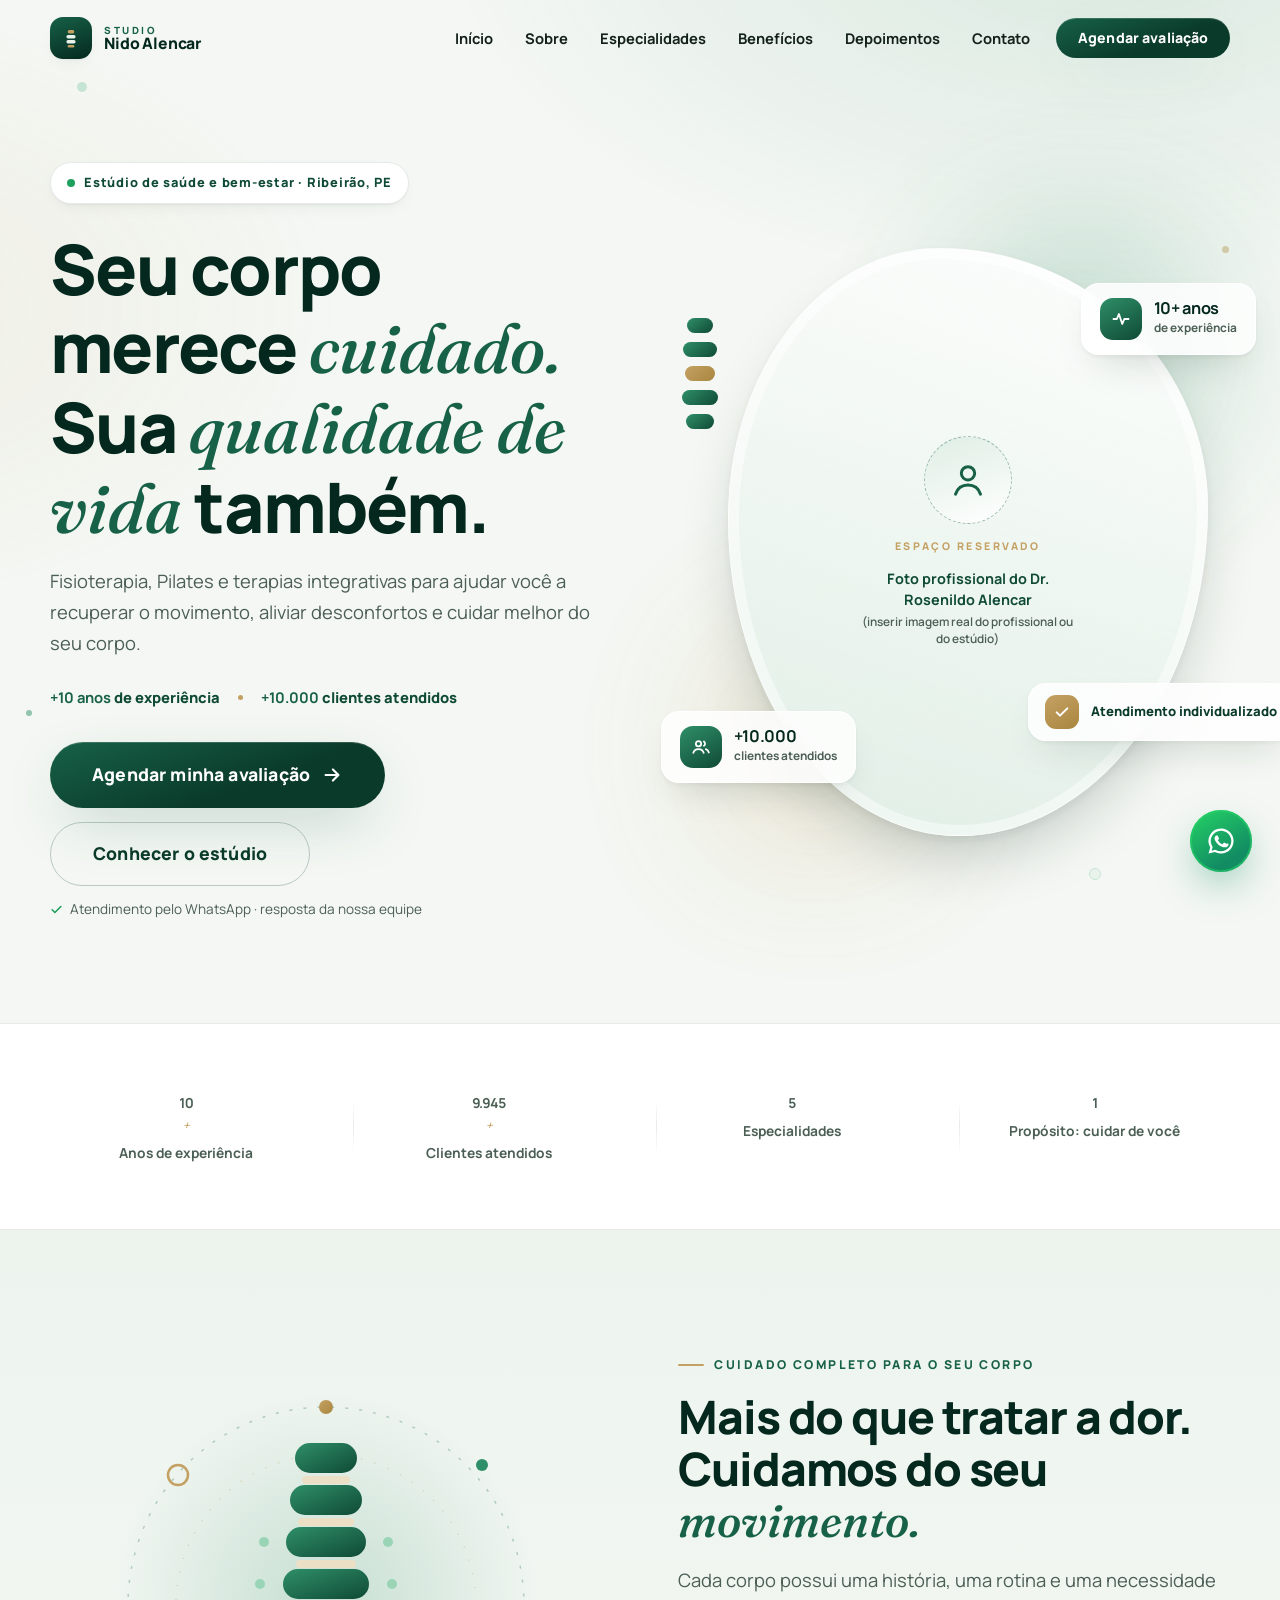
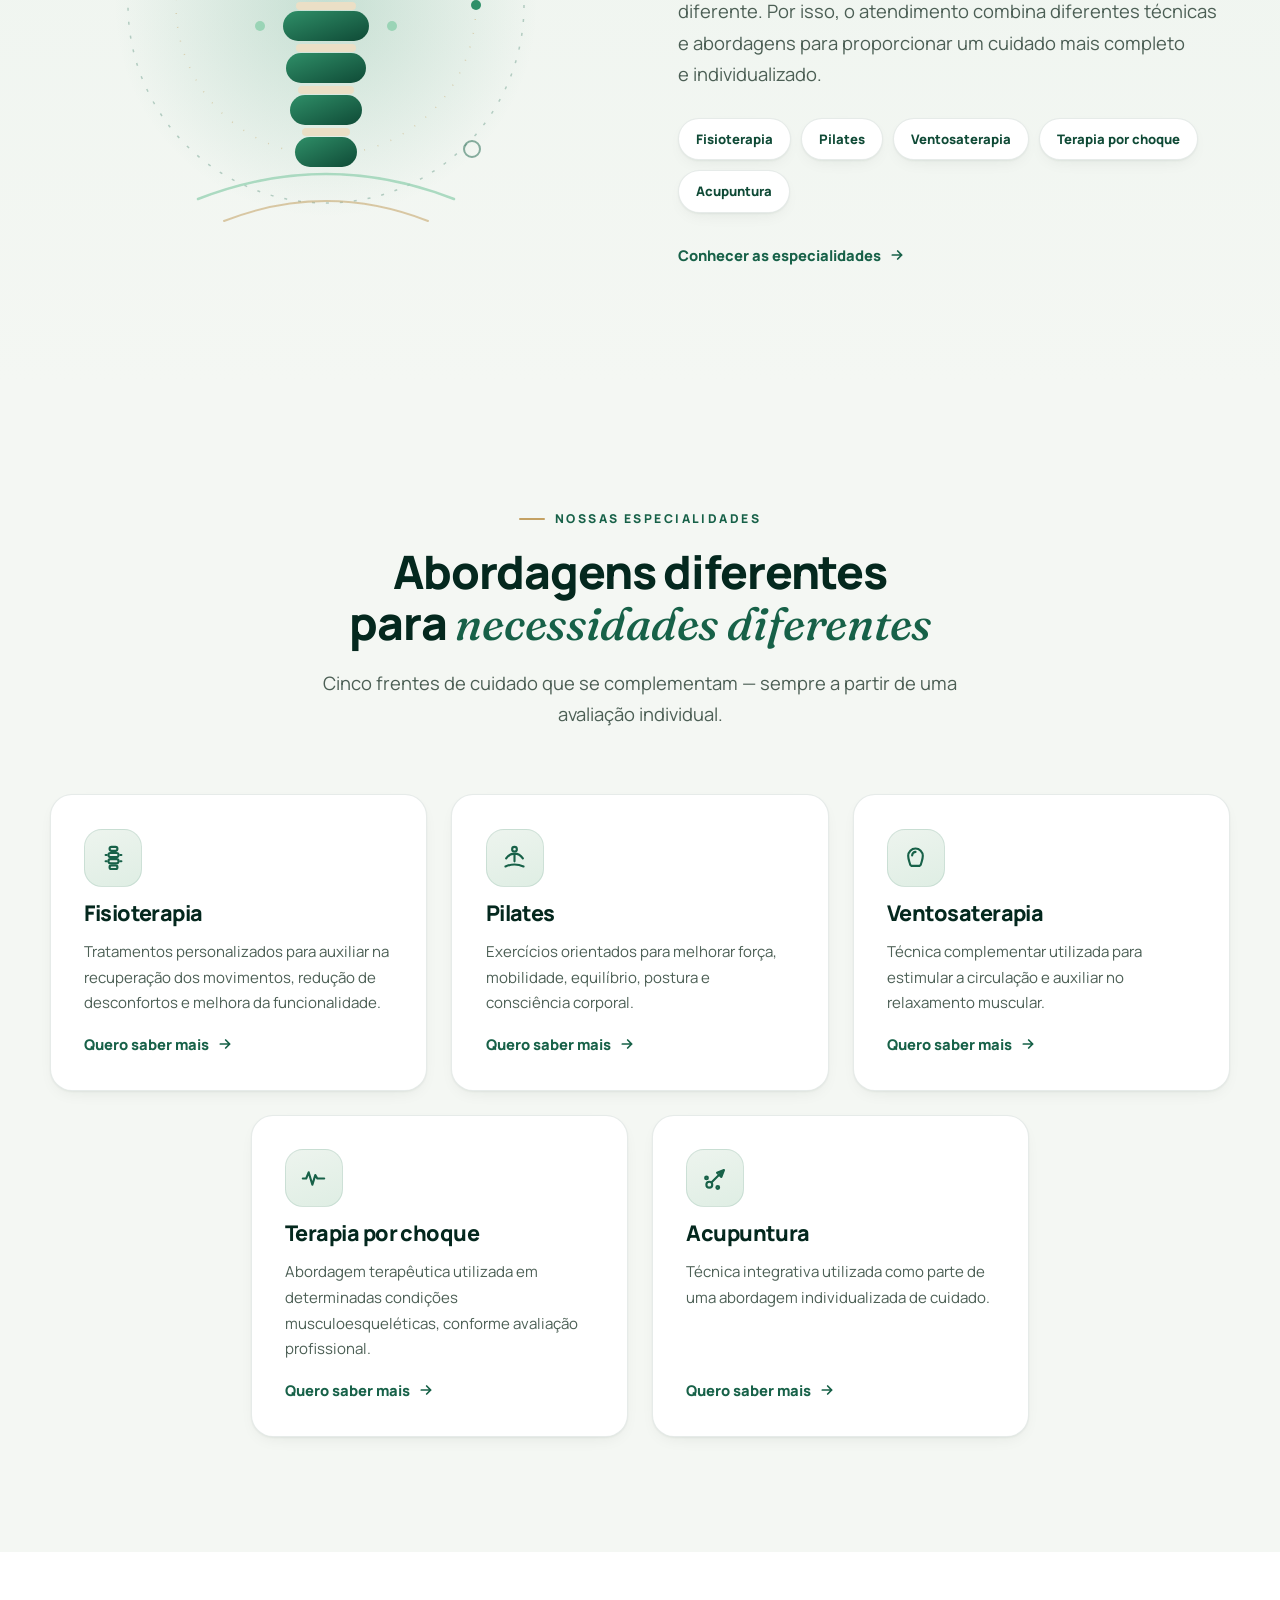
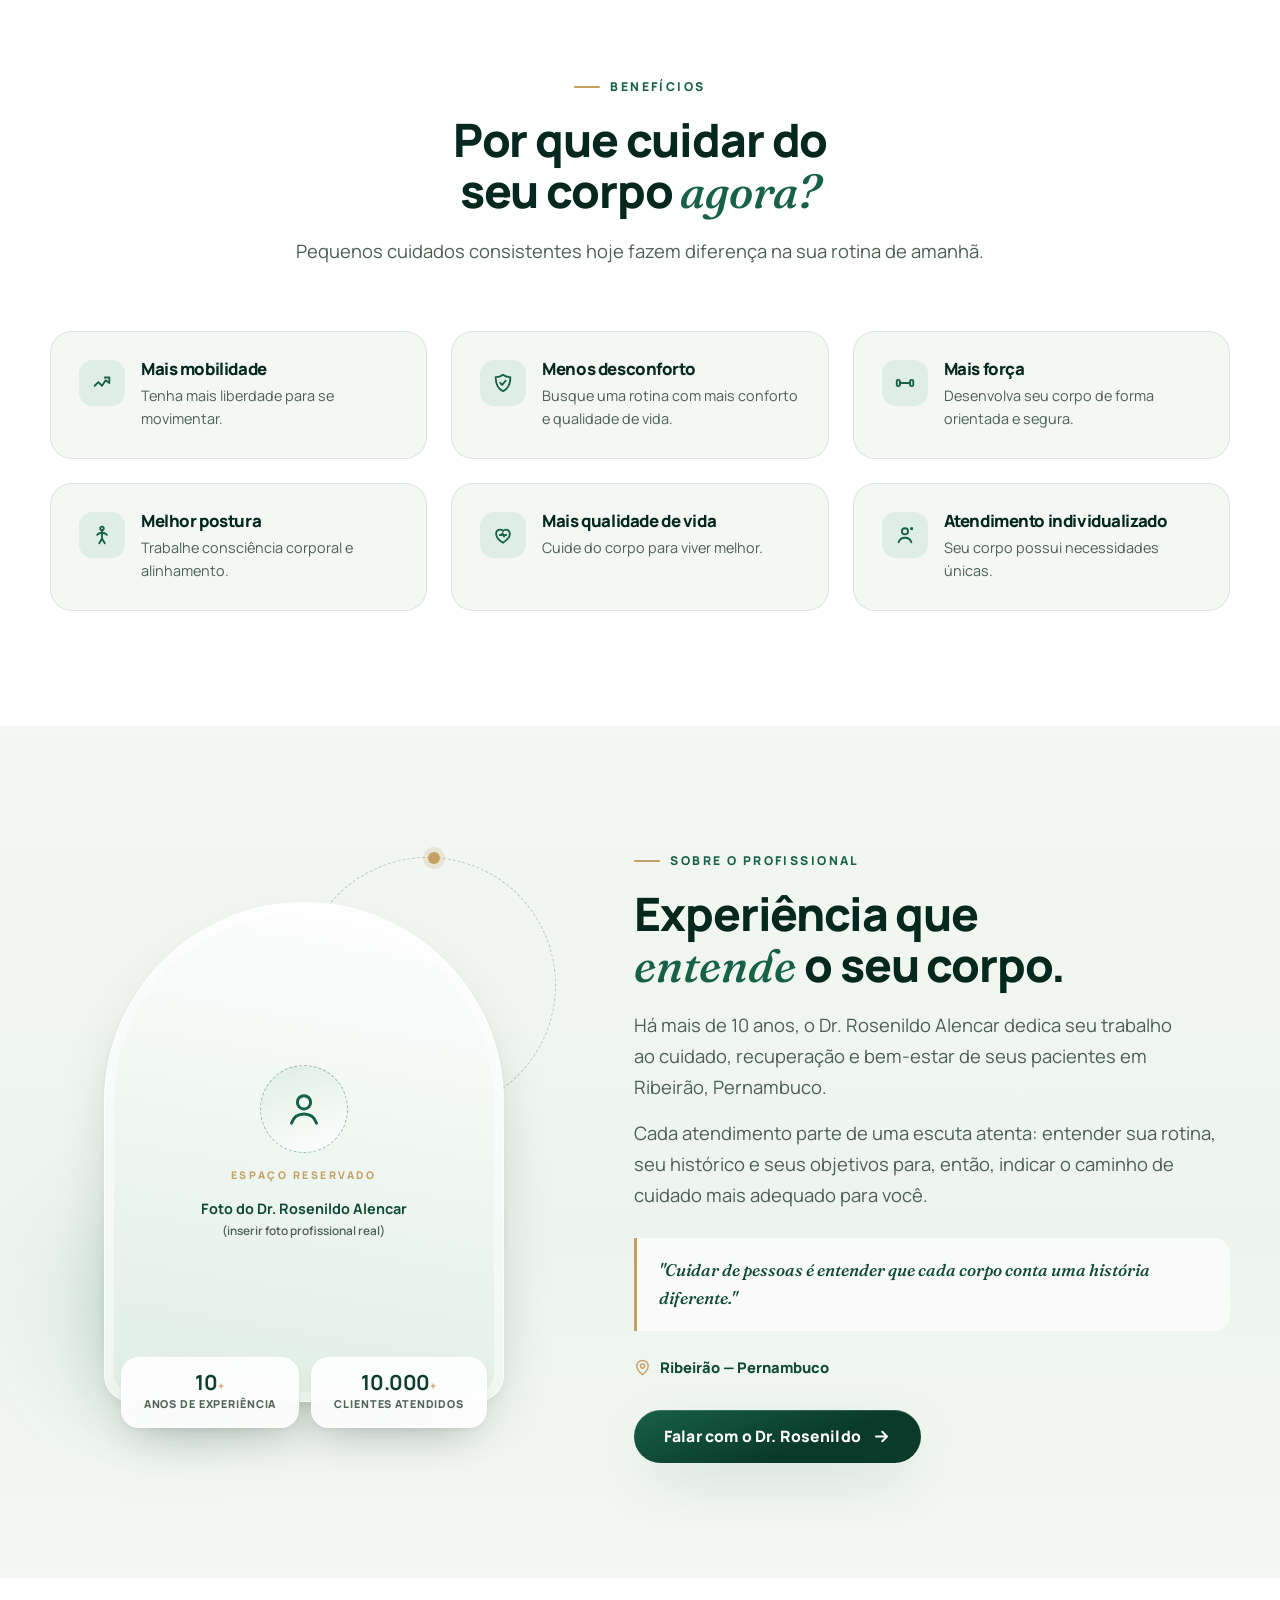
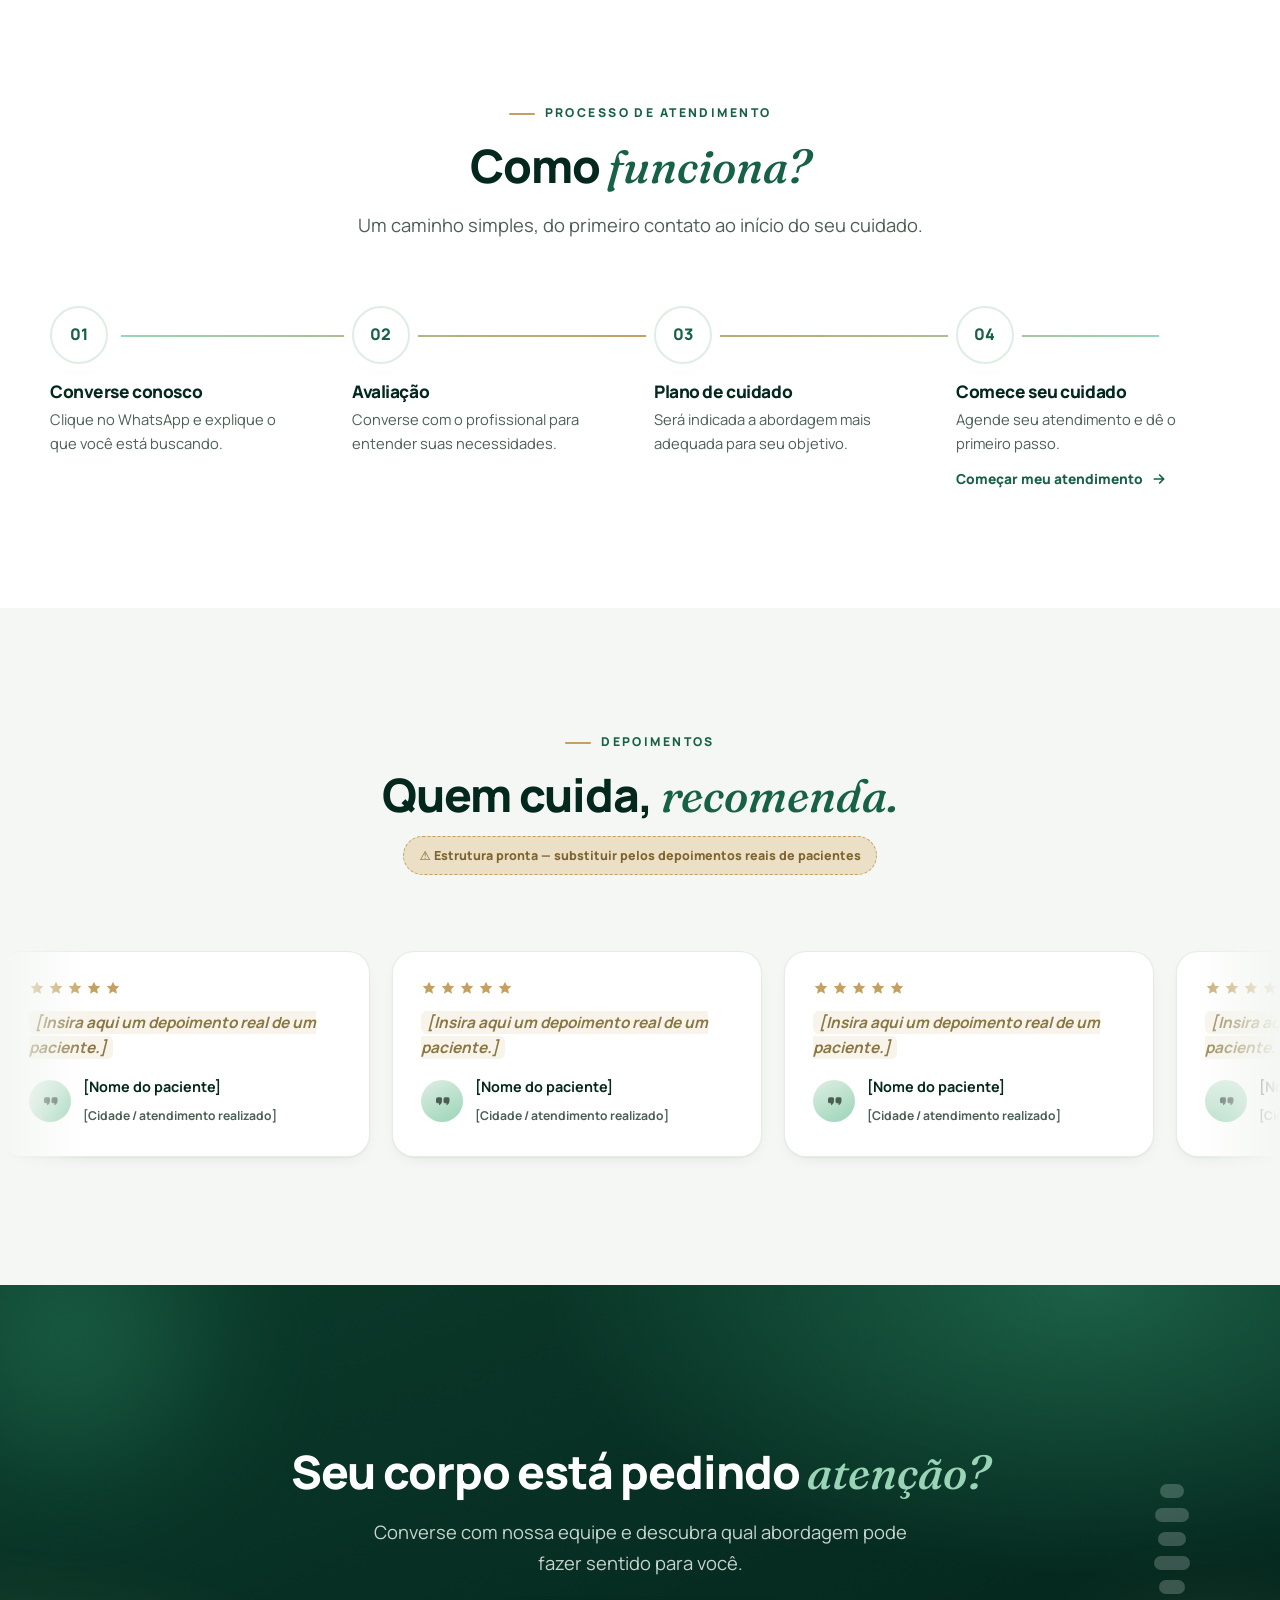
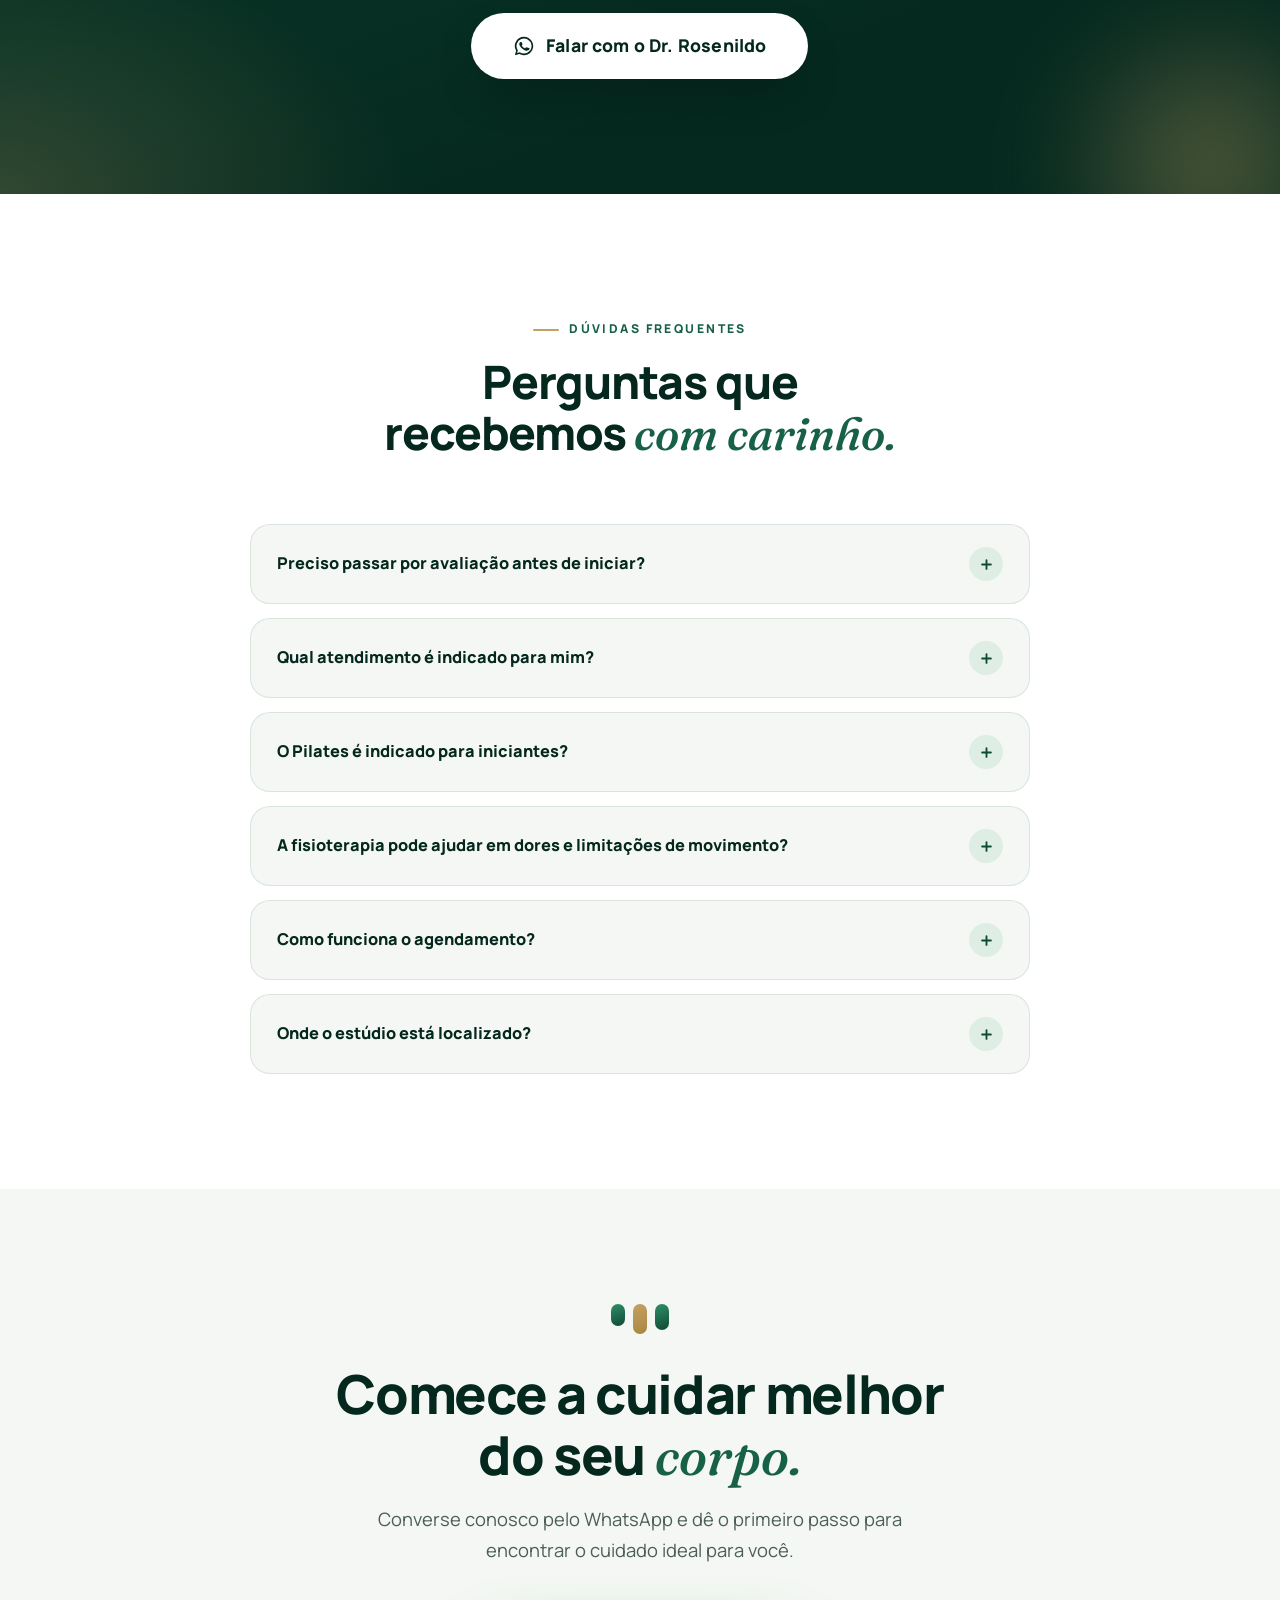
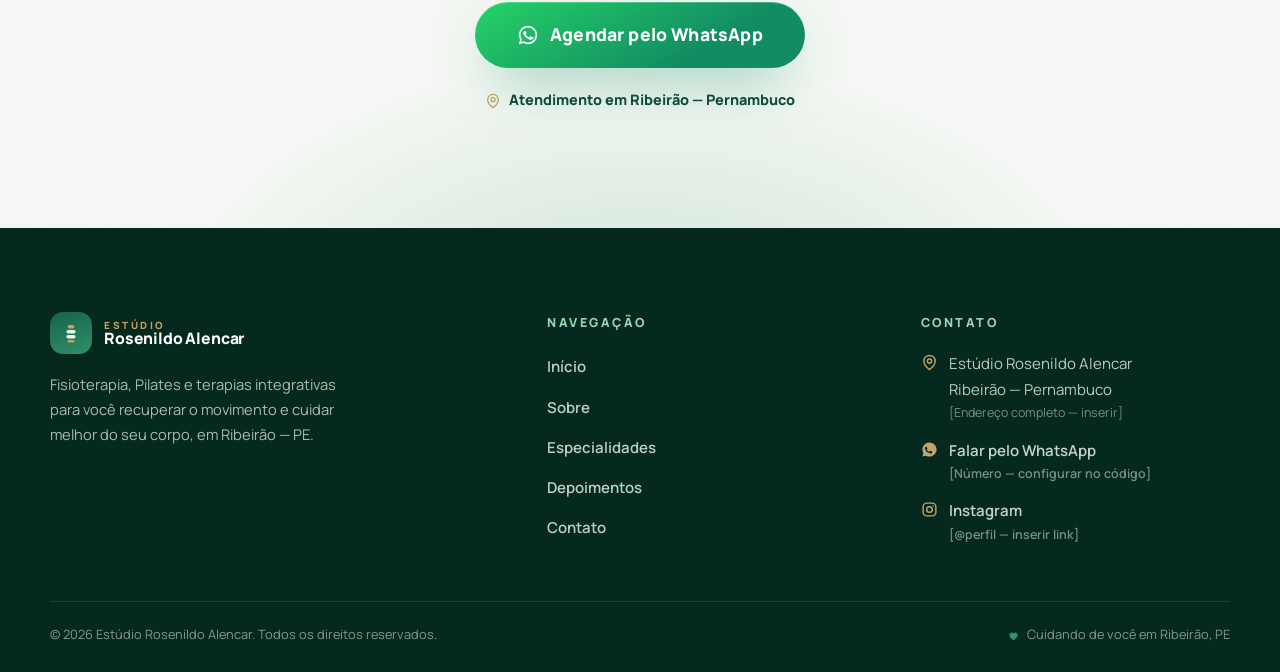
==== index.html @ fad1f30c "Add files via upload" ====
<!DOCTYPE html>
<html lang="pt-BR">
<head>
<meta charset="UTF-8">
<meta name="viewport" content="width=device-width, initial-scale=1.0">
<title>Estúdio Rosenildo Alencar | Fisioterapia, Pilates e Terapias em Ribeirão PE</title>
<meta name="description" content="Fisioterapia, Pilates, ventosaterapia, terapia por choque e acupuntura em Ribeirão, Pernambuco. Conheça o Estúdio Rosenildo Alencar e agende seu atendimento.">
<meta name="theme-color" content="#0A3A2A">

<!-- Open Graph -->
<meta property="og:type" content="website">
<meta property="og:locale" content="pt_BR">
<meta property="og:title" content="Estúdio Rosenildo Alencar | Fisioterapia, Pilates e Terapias em Ribeirão PE">
<meta property="og:description" content="Fisioterapia, Pilates, ventosaterapia, terapia por choque e acupuntura em Ribeirão, Pernambuco. +10 anos de experiência, +10.000 clientes atendidos.">
<!-- [PLACEHOLDER] Adicionar og:image com foto real do estúdio quando disponível:
<meta property="og:image" content="URL_DA_IMAGEM"> -->

<!-- Favicon (monograma verde com colunas — assinatura visual) -->
<link rel="icon" type="image/svg+xml" href="data:image/svg+xml,%3Csvg xmlns='http://www.w3.org/2000/svg' viewBox='0 0 64 64'%3E%3Crect width='64' height='64' rx='16' fill='%230A3A2A'/%3E%3Crect x='26' y='12' width='12' height='8' rx='4' fill='%23C4A163'/%3E%3Crect x='24' y='24' width='16' height='8' rx='4' fill='%23E9F4EC'/%3E%3Crect x='24' y='36' width='16' height='8' rx='4' fill='%23E9F4EC'/%3E%3Crect x='26' y='48' width='12' height='8' rx='4' fill='%23C4A163'/%3E%3C/svg%3E">

<!-- Fontes: Manrope (base) + Fraunces itálica (acentos editoriais) -->
<link rel="preconnect" href="https://fonts.googleapis.com">
<link rel="preconnect" href="https://fonts.gstatic.com" crossorigin>
<link href="https://fonts.googleapis.com/css2?family=Fraunces:ital,opsz,wght@1,9..144,500;1,9..144,600&family=Manrope:wght@400;500;600;700;800&display=swap" rel="stylesheet">

<!-- Schema.org — somente informações realmente fornecidas.
     [PLACEHOLDER] Adicionar "telephone", "streetAddress", "url" e "openingHours" quando confirmados. -->
<script type="application/ld+json">
{
  "@context": "https://schema.org",
  "@type": "HealthAndBeautyBusiness",
  "name": "Stúdio Nido Alencar",
  "description": "Fisioterapia, Pilates, ventosaterapia, terapia por choque e acupuntura em Ribeirão, Pernambuco.",
  "founder": { "@type": "Person", "name": "Stúdio Nido Alencar" },
  "address": {
    "@type": "PostalAddress",
    "addressLocality": "Ribeirão",
    "addressRegion": "PE",
    "addressCountry": "BR"
  },
  "knowsAbout": ["Fisioterapia", "Pilates", "Ventosaterapia", "Terapia por choque", "Acupuntura"]
}
</script>

<link rel="stylesheet" href="css/style.css">
<noscript><style>.reveal,.reveal-scale,.blur-reveal{opacity:1;transform:none;filter:none}.steps::before{transform:scaleX(1)}.t-viewport{overflow-x:auto}</style></noscript>
</head>
<body>
<a class="skip-link" href="#inicio">Pular para o conteúdo</a>

<!-- ============ HEADER ============ -->
<header class="header" id="topo">
  <div class="container">
    <a class="brand" href="#inicio" aria-label="STUDIO NIDO ALENCAR — voltar ao início">
      <span class="brand-mark" aria-hidden="true">
        <svg viewBox="0 0 24 24" fill="none"><rect x="8" y="2.5" width="8" height="4" rx="2" fill="#C4A163"/><rect x="6.5" y="8.5" width="11" height="4" rx="2" fill="#E9F4EC"/><rect x="6.5" y="14.5" width="11" height="4" rx="2" fill="#E9F4EC"/><rect x="8" y="20.5" width="8" height="3" rx="1.5" fill="#C4A163"/></svg>
      </span>
      <span class="brand-name">
        <small>STUDIO</small>
        <span>Nido Alencar</span>
      </span>
    </a>

    <nav class="nav" aria-label="Navegação principal">
      <a href="#inicio">Início</a>
      <a href="#sobre">Sobre</a>
      <a href="#especialidades">Especialidades</a>
      <a href="#beneficios">Benefícios</a>
      <a href="#depoimentos">Depoimentos</a>
      <a href="#contato">Contato</a>
      <button class="btn btn-primary header-cta" type="button" data-wa data-wa-msg="Olá! Vim pelo site do Stúdio Nido Alencar e gostaria de agendar uma avaliação." data-magnetic>
        Agendar avaliação
      </button>
    </nav>

    <button class="burger" type="button" aria-label="Abrir menu" aria-expanded="false" aria-controls="painelMenu">
      <span></span>
    </button>
  </div>
</header>

<!-- Menu mobile -->
<div class="nav-panel" id="painelMenu" aria-label="Menu">
  <a href="#inicio">Início <svg viewBox="0 0 24 24" fill="none" stroke="currentColor" stroke-width="2.4" stroke-linecap="round" stroke-linejoin="round"><path d="M9 6l6 6-6 6"/></svg></a>
  <a href="#sobre">Sobre <svg viewBox="0 0 24 24" fill="none" stroke="currentColor" stroke-width="2.4" stroke-linecap="round" stroke-linejoin="round"><path d="M9 6l6 6-6 6"/></svg></a>
  <a href="#especialidades">Especialidades <svg viewBox="0 0 24 24" fill="none" stroke="currentColor" stroke-width="2.4" stroke-linecap="round" stroke-linejoin="round"><path d="M9 6l6 6-6 6"/></svg></a>
  <a href="#beneficios">Benefícios <svg viewBox="0 0 24 24" fill="none" stroke="currentColor" stroke-width="2.4" stroke-linecap="round" stroke-linejoin="round"><path d="M9 6l6 6-6 6"/></svg></a>
  <a href="#depoimentos">Depoimentos <svg viewBox="0 0 24 24" fill="none" stroke="currentColor" stroke-width="2.4" stroke-linecap="round" stroke-linejoin="round"><path d="M9 6l6 6-6 6"/></svg></a>
  <a href="#contato">Contato <svg viewBox="0 0 24 24" fill="none" stroke="currentColor" stroke-width="2.4" stroke-linecap="round" stroke-linejoin="round"><path d="M9 6l6 6-6 6"/></svg></a>
  <button class="btn btn-wa" type="button" data-wa data-wa-msg="Olá! Vim pelo site do Estúdio Rosenildo Alencar e gostaria de agendar uma avaliação.">
    <svg viewBox="0 0 24 24" fill="currentColor"><path d="M12 2a10 10 0 0 0-8.6 15.1L2 22l5.1-1.3A10 10 0 1 0 12 2Zm0 18.2a8.2 8.2 0 0 1-4.2-1.1l-.3-.2-3 .8.8-3-.2-.3A8.2 8.2 0 1 1 12 20.2Zm4.5-6.1c-.2-.1-1.5-.7-1.7-.8-.2-.1-.4-.1-.6.1-.2.2-.7.8-.8 1-.1.2-.3.2-.5.1a6.7 6.7 0 0 1-3.3-2.9c-.2-.4.2-.4.7-1.3.1-.2 0-.4 0-.5l-.8-1.8c-.2-.5-.4-.4-.6-.4h-.5c-.2 0-.5.1-.7.3-.9.9-1.2 2.1-.4 3.6 1.2 2.4 3 4 5.4 5 1.6.7 2.6.6 3.4.4.7-.2 1.5-.7 1.7-1.4.2-.6.2-1.2.1-1.3-.1-.1-.2-.2-.4-.3Z"/></svg>
    Agendar avaliação
  </button>
  <p class="panel-local">
    <svg viewBox="0 0 24 24" fill="none" stroke="currentColor" stroke-width="2" stroke-linecap="round" stroke-linejoin="round"><path d="M20 10c0 6-8 12-8 12s-8-6-8-12a8 8 0 1 1 16 0Z"/><circle cx="12" cy="10" r="3"/></svg>
    Ribeirão — Pernambuco
  </p>
</div>

<main>
<!-- ============ HERO ============ -->
<section class="hero" id="inicio" aria-label="Apresentação">
  <span class="particle p1" aria-hidden="true"></span>
  <span class="particle p2" aria-hidden="true"></span>
  <span class="particle p3" aria-hidden="true"></span>
  <span class="particle p4" aria-hidden="true"></span>

  <div class="container hero-grid">
    <div class="hero-copy">
      <span class="hero-pill blur-reveal"><span class="dot" aria-hidden="true"></span> Estúdio de saúde e bem-estar · Ribeirão, PE</span>

      <h1 class="reveal" style="--d:.08s">
        Seu corpo merece <span class="accent-serif">cuidado.</span><br>
        Sua <span class="accent-serif">qualidade de vida</span> também.
      </h1>

      <p class="lead reveal" style="--d:.18s">
        Fisioterapia, Pilates e terapias integrativas para ajudar você a recuperar o movimento, aliviar desconfortos e cuidar melhor do seu corpo.
      </p>

      <div class="hero-authority reveal" style="--d:.26s">
        <span><strong>+10 anos</strong> de experiência</span>
        <span class="sep" aria-hidden="true"></span>
        <span><strong>+10.000</strong> clientes atendidos</span>
      </div>

      <div class="hero-ctas reveal" style="--d:.34s">
        <button class="btn btn-primary btn-xl" type="button" data-wa data-wa-msg="Olá! Vim pelo site do Estúdio Rosenildo Alencar e gostaria de saber mais sobre os atendimentos e agendar uma avaliação." data-magnetic>
          Agendar minha avaliação
          <svg viewBox="0 0 24 24" fill="none" stroke="currentColor" stroke-width="2.4" stroke-linecap="round" stroke-linejoin="round"><path d="M5 12h14M13 6l6 6-6 6"/></svg>
        </button>
        <a class="btn btn-ghost btn-xl" href="#cuidado" data-magnetic>Conhecer o estúdio</a>
      </div>

      <span class="btn-note reveal" style="--d:.42s">
        <svg viewBox="0 0 24 24" fill="none" stroke="currentColor" stroke-width="3" stroke-linecap="round" stroke-linejoin="round"><path d="M4 12.5l5 5L20 6.5"/></svg>
        Atendimento pelo WhatsApp · resposta da nossa equipe
      </span>
    </div>

    <div class="hero-visual reveal-scale" style="--d:.2s">
      <div class="hero-glow" aria-hidden="true" data-depth="14"></div>

      <div class="hero-spine" aria-hidden="true" data-depth="26">
        <i></i><i></i><i></i><i></i><i></i>
      </div>

      <div class="hero-frame">
        <!-- [PLACEHOLDER] Substituir este bloco por: <img src="CAMINHO_DA_FOTO" alt="Dr. Rosenildo Alencar no estúdio" style="width:100%;height:100%;object-fit:cover"> -->
        <div class="photo-placeholder">
          <span class="ph-icon" aria-hidden="true">
            <svg viewBox="0 0 24 24" fill="none" stroke="currentColor" stroke-width="1.8" stroke-linecap="round" stroke-linejoin="round"><circle cx="12" cy="8" r="4"/><path d="M4.5 20.5c1.2-3.6 4-5.5 7.5-5.5s6.3 1.9 7.5 5.5"/></svg>
          </span>
          <small>Espaço reservado</small>
          <p>Foto profissional do Dr. Rosenildo Alencar
            <em>(inserir imagem real do profissional ou do estúdio)</em>
          </p>
        </div>
      </div>

      <div class="float-card fc-exp" data-depth="34">
        <span class="fc-icon" aria-hidden="true">
          <svg viewBox="0 0 24 24" fill="none" stroke="currentColor" stroke-width="2.2" stroke-linecap="round" stroke-linejoin="round"><path d="M3 12h4l2.5-6 4 12 2.5-6h5"/></svg>
        </span>
        <span><b>10+ anos</b><span>de experiência</span></span>
      </div>

      <div class="float-card fc-clients" data-depth="30">
        <span class="fc-icon" aria-hidden="true">
          <svg viewBox="0 0 24 24" fill="none" stroke="currentColor" stroke-width="2.1" stroke-linecap="round" stroke-linejoin="round"><circle cx="9" cy="8" r="3.2"/><path d="M2.8 19c.9-3 3.3-4.6 6.2-4.6s5.3 1.6 6.2 4.6"/><path d="M15.5 5.4a3.2 3.2 0 0 1 0 5.2M17.8 14.6c1.8.6 3 1.9 3.6 4"/></svg>
        </span>
        <span><b>+10.000</b><span>clientes atendidos</span></span>
      </div>

      <div class="float-card fc-check" data-depth="22">
        <span class="fc-icon" aria-hidden="true">
          <svg viewBox="0 0 24 24" fill="none" stroke="currentColor" stroke-width="3" stroke-linecap="round" stroke-linejoin="round"><path d="M4 12.5l5 5L20 6.5"/></svg>
        </span>
        <span>Atendimento individualizado</span>
      </div>
    </div>
  </div>
</section>

<!-- ============ PROVA SOCIAL / NÚMEROS ============ -->
<section class="stats" aria-label="Números do estúdio">
  <div class="container stats-grid" data-stagger>
    <div class="stat reveal">
      <b><span class="count" data-count="10">0</span><span class="plus">+</span></b>
      <span>Anos de experiência</span>
    </div>
    <div class="stat reveal">
      <b><span class="count" data-count="10000">0</span><span class="plus">+</span></b>
      <span>Clientes atendidos</span>
    </div>
    <div class="stat reveal">
      <b><span class="count" data-count="5">0</span></b>
      <span>Especialidades</span>
    </div>
    <div class="stat reveal">
      <b><span class="count" data-count="1">0</span></b>
      <span>Propósito: cuidar de você</span>
    </div>
  </div>
</section>

<!-- ============ CUIDADO COMPLETO ============ -->
<section class="section care" id="cuidado" aria-label="Cuidado completo para o seu corpo">
  <div class="container care-grid">
    <div class="care-art reveal-scale" aria-hidden="true">
      <svg viewBox="0 0 440 520" role="img" aria-label="Composição abstrata de uma coluna vertebral com linhas de movimento">
        <defs>
          <linearGradient id="gSpine" x1="0" y1="0" x2="1" y2="1">
            <stop offset="0" stop-color="#2F8F68"/><stop offset="1" stop-color="#0F4A36"/>
          </linearGradient>
          <linearGradient id="gGold" x1="0" y1="0" x2="1" y2="1">
            <stop offset="0" stop-color="#C4A163"/><stop offset="1" stop-color="#A9863F"/>
          </linearGradient>
          <radialGradient id="gGlow" cx="50%" cy="50%" r="50%">
            <stop offset="0" stop-color="#2F8F68" stop-opacity=".22"/><stop offset="1" stop-color="#2F8F68" stop-opacity="0"/>
          </radialGradient>
        </defs>

        <circle cx="220" cy="258" r="212" fill="url(#gGlow)"/>

        <g class="orbit-slow">
          <circle cx="220" cy="258" r="198" fill="none" stroke="#176148" stroke-opacity=".28" stroke-width="1.5" stroke-dasharray="3 11"/>
          <circle cx="220" cy="60" r="7" fill="url(#gGold)"/>
        </g>
        <g class="orbit-fast">
          <circle cx="220" cy="258" r="150" fill="none" stroke="#C4A163" stroke-opacity=".4" stroke-width="1.5" stroke-dasharray="1 13"/>
          <circle cx="370" cy="258" r="5" fill="#2F8F68"/>
        </g>

        <g class="spine-group">
          <rect x="189" y="96"  width="62" height="30" rx="15" fill="url(#gSpine)"/>
          <rect x="196" y="129" width="48" height="8"  rx="4"  fill="#EBDFC6"/>
          <rect x="184" y="138" width="72" height="30" rx="15" fill="url(#gSpine)"/>
          <rect x="192" y="171" width="56" height="8"  rx="4"  fill="#EBDFC6"/>
          <rect x="180" y="180" width="80" height="30" rx="15" fill="url(#gSpine)"/>
          <rect x="190" y="213" width="60" height="8"  rx="4"  fill="#EBDFC6"/>
          <rect x="177" y="222" width="86" height="30" rx="15" fill="url(#gSpine)"/>
          <rect x="190" y="255" width="60" height="8"  rx="4"  fill="#EBDFC6"/>
          <rect x="177" y="264" width="86" height="30" rx="15" fill="url(#gSpine)"/>
          <rect x="190" y="297" width="60" height="8"  rx="4"  fill="#EBDFC6"/>
          <rect x="180" y="306" width="80" height="30" rx="15" fill="url(#gSpine)"/>
          <rect x="192" y="339" width="56" height="8"  rx="4"  fill="#EBDFC6"/>
          <rect x="184" y="348" width="72" height="30" rx="15" fill="url(#gSpine)"/>
          <rect x="196" y="381" width="48" height="8"  rx="4"  fill="#EBDFC6"/>
          <rect x="189" y="390" width="62" height="30" rx="15" fill="url(#gSpine)"/>

          <circle cx="158" cy="195" r="5" fill="#9AD4B6"/><circle cx="282" cy="195" r="5" fill="#9AD4B6"/>
          <circle cx="154" cy="237" r="5" fill="#9AD4B6"/><circle cx="286" cy="237" r="5" fill="#9AD4B6"/>
          <circle cx="154" cy="279" r="5" fill="#9AD4B6"/><circle cx="286" cy="279" r="5" fill="#9AD4B6"/>
        </g>

        <path d="M92 452 Q220 402 348 452" fill="none" stroke="#9AD4B6" stroke-width="2.5" stroke-linecap="round" stroke-opacity=".8"/>
        <path d="M118 474 Q220 434 322 474" fill="none" stroke="#C4A163" stroke-width="2" stroke-linecap="round" stroke-opacity=".55"/>

        <circle class="svg-float"    cx="72"  cy="128" r="10" fill="none" stroke="#C4A163" stroke-width="2.5"/>
        <circle class="svg-float d2" cx="376" cy="118" r="6"  fill="#2F8F68"/>
        <circle class="svg-float d3" cx="366" cy="402" r="8"  fill="none" stroke="#176148" stroke-opacity=".5" stroke-width="2"/>
      </svg>
    </div>

    <div class="care-copy">
      <div class="section-head left" style="margin-bottom:0">
        <span class="eyebrow reveal">Cuidado completo para o seu corpo</span>
        <h2 class="reveal" style="--d:.08s">Mais do que tratar a dor.<br>Cuidamos do seu <span class="accent-serif">movimento.</span></h2>
        <p class="lead reveal" style="--d:.16s">
          Cada corpo possui uma história, uma rotina e uma necessidade diferente. Por isso, o atendimento combina diferentes técnicas e abordagens para proporcionar um cuidado mais completo e individualizado.
        </p>
      </div>
      <ul class="care-tags reveal" style="--d:.24s" data-stagger>
        <li>Fisioterapia</li>
        <li>Pilates</li>
        <li>Ventosaterapia</li>
        <li>Terapia por choque</li>
        <li>Acupuntura</li>
      </ul>
      <a class="link-arrow reveal" style="--d:.32s" href="#especialidades">
        Conhecer as especialidades
        <svg viewBox="0 0 24 24" fill="none" stroke="currentColor" stroke-width="2.6" stroke-linecap="round" stroke-linejoin="round"><path d="M5 12h14M13 6l6 6-6 6"/></svg>
      </a>
    </div>
  </div>
</section>

<!-- ============ ESPECIALIDADES ============ -->
<section class="section" id="especialidades" aria-label="Nossas especialidades">
  <div class="container">
    <div class="section-head">
      <span class="eyebrow reveal">Nossas especialidades</span>
      <h2 class="reveal" style="--d:.08s">Abordagens diferentes para <span class="accent-serif">necessidades diferentes</span></h2>
      <p class="lead reveal" style="--d:.16s">Cinco frentes de cuidado que se complementam — sempre a partir de uma avaliação individual.</p>
    </div>

    <div class="spec-grid" data-stagger>
      <article class="spec-card reveal">
        <span class="spec-icon" aria-hidden="true">
          <svg viewBox="0 0 24 24" fill="none" stroke="currentColor" stroke-width="1.9" stroke-linecap="round" stroke-linejoin="round"><rect x="8.5" y="2.5" width="7" height="3.6" rx="1.8"/><rect x="7.5" y="8" width="9" height="3.6" rx="1.8"/><rect x="7.5" y="13.5" width="9" height="3.6" rx="1.8"/><rect x="8.5" y="19" width="7" height="3.2" rx="1.6"/><path d="M5 9.8h1M18 9.8h1M5 15.3h1M18 15.3h1"/></svg>
        </span>
        <h3>Fisioterapia</h3>
        <p>Tratamentos personalizados para auxiliar na recuperação dos movimentos, redução de desconfortos e melhora da funcionalidade.</p>
        <button class="link-arrow" type="button" data-wa data-wa-msg="Olá! Vim pelo site do Estúdio Rosenildo Alencar e gostaria de saber mais sobre Fisioterapia.">
          Quero saber mais
          <svg viewBox="0 0 24 24" fill="none" stroke="currentColor" stroke-width="2.6" stroke-linecap="round" stroke-linejoin="round"><path d="M5 12h14M13 6l6 6-6 6"/></svg>
        </button>
      </article>

      <article class="spec-card reveal">
        <span class="spec-icon" aria-hidden="true">
          <svg viewBox="0 0 24 24" fill="none" stroke="currentColor" stroke-width="1.9" stroke-linecap="round" stroke-linejoin="round"><circle cx="12" cy="4.6" r="2.1"/><path d="M4 20c2.6-1.2 5-1.8 8-1.8s5.4.6 8 1.8"/><path d="M12 8.6c-3 0-5.6 1.5-7.4 4.2M12 8.6c3 0 5.6 1.5 7.4 4.2M12 8.6v6.8"/></svg>
        </span>
        <h3>Pilates</h3>
        <p>Exercícios orientados para melhorar força, mobilidade, equilíbrio, postura e consciência corporal.</p>
        <button class="link-arrow" type="button" data-wa data-wa-msg="Olá! Vim pelo site do Estúdio Rosenildo Alencar e gostaria de saber mais sobre Pilates.">
          Quero saber mais
          <svg viewBox="0 0 24 24" fill="none" stroke="currentColor" stroke-width="2.6" stroke-linecap="round" stroke-linejoin="round"><path d="M5 12h14M13 6l6 6-6 6"/></svg>
        </button>
      </article>

      <article class="spec-card reveal">
        <span class="spec-icon" aria-hidden="true">
          <svg viewBox="0 0 24 24" fill="none" stroke="currentColor" stroke-width="1.9" stroke-linecap="round" stroke-linejoin="round"><path d="M5.5 10.5a6.5 6.5 0 0 1 13 0c0 3-1 5-1.6 7.2a2.4 2.4 0 0 1-2.3 1.8H9.4a2.4 2.4 0 0 1-2.3-1.8C6.5 15.5 5.5 13.5 5.5 10.5Z"/><path d="M9 10.2c0-1.8 1.3-3.2 3-3.2"/></svg>
        </span>
        <h3>Ventosaterapia</h3>
        <p>Técnica complementar utilizada para estimular a circulação e auxiliar no relaxamento muscular.</p>
        <button class="link-arrow" type="button" data-wa data-wa-msg="Olá! Vim pelo site do Estúdio Rosenildo Alencar e gostaria de saber mais sobre Ventosaterapia.">
          Quero saber mais
          <svg viewBox="0 0 24 24" fill="none" stroke="currentColor" stroke-width="2.6" stroke-linecap="round" stroke-linejoin="round"><path d="M5 12h14M13 6l6 6-6 6"/></svg>
        </button>
      </article>

      <article class="spec-card reveal">
        <span class="spec-icon" aria-hidden="true">
          <svg viewBox="0 0 24 24" fill="none" stroke="currentColor" stroke-width="1.9" stroke-linecap="round" stroke-linejoin="round"><path d="M2.5 12h3l2.2-5.5L11 17.5 13.6 9l1.8 3h6.1"/></svg>
        </span>
        <h3>Terapia por choque</h3>
        <p>Abordagem terapêutica utilizada em determinadas condições musculoesqueléticas, conforme avaliação profissional.</p>
        <button class="link-arrow" type="button" data-wa data-wa-msg="Olá! Vim pelo site do Estúdio Rosenildo Alencar e gostaria de saber mais sobre Terapia por choque.">
          Quero saber mais
          <svg viewBox="0 0 24 24" fill="none" stroke="currentColor" stroke-width="2.6" stroke-linecap="round" stroke-linejoin="round"><path d="M5 12h14M13 6l6 6-6 6"/></svg>
        </button>
      </article>

      <article class="spec-card reveal">
        <span class="spec-icon" aria-hidden="true">
          <svg viewBox="0 0 24 24" fill="none" stroke="currentColor" stroke-width="1.9" stroke-linecap="round" stroke-linejoin="round"><path d="M19.5 4.5 8.8 15.2M19.5 4.5l-2.3 6.1-3.8-3.8 6.1-2.3Z"/><circle cx="6.5" cy="17.5" r="2.6"/><circle cx="14" cy="20" r="1.2"/><circle cx="4" cy="11.5" r="1.2"/></svg>
        </span>
        <h3>Acupuntura</h3>
        <p>Técnica integrativa utilizada como parte de uma abordagem individualizada de cuidado.</p>
        <button class="link-arrow" type="button" data-wa data-wa-msg="Olá! Vim pelo site do Estúdio Rosenildo Alencar e gostaria de saber mais sobre Acupuntura.">
          Quero saber mais
          <svg viewBox="0 0 24 24" fill="none" stroke="currentColor" stroke-width="2.6" stroke-linecap="round" stroke-linejoin="round"><path d="M5 12h14M13 6l6 6-6 6"/></svg>
        </button>
      </article>
    </div>
  </div>
</section>

<!-- ============ BENEFÍCIOS ============ -->
<section class="section benefits" id="beneficios" aria-label="Benefícios">
  <div class="container">
    <div class="section-head">
      <span class="eyebrow reveal">Benefícios</span>
      <h2 class="reveal" style="--d:.08s">Por que cuidar do seu corpo <span class="accent-serif">agora?</span></h2>
      <p class="lead reveal" style="--d:.16s">Pequenos cuidados consistentes hoje fazem diferença na sua rotina de amanhã.</p>
    </div>

    <div class="benefit-grid" data-stagger>
      <article class="benefit reveal">
        <span class="benefit-icon" aria-hidden="true">
          <svg viewBox="0 0 24 24" fill="none" stroke="currentColor" stroke-width="2" stroke-linecap="round" stroke-linejoin="round"><path d="M4 15l4-4 4 4 4-6 4 3"/><path d="M15 6h5v5"/></svg>
        </span>
        <div><h3>Mais mobilidade</h3><p>Tenha mais liberdade para se movimentar.</p></div>
      </article>

      <article class="benefit reveal">
        <span class="benefit-icon" aria-hidden="true">
          <svg viewBox="0 0 24 24" fill="none" stroke="currentColor" stroke-width="2" stroke-linecap="round" stroke-linejoin="round"><path d="M12 3c2.5 2 6 2.6 8 2.6 0 8-3.2 13-8 15.4C7.2 18.6 4 13.6 4 5.6 6 5.6 9.5 5 12 3Z"/><path d="M9 12l2 2 4-4.5"/></svg>
        </span>
        <div><h3>Menos desconforto</h3><p>Busque uma rotina com mais conforto e qualidade de vida.</p></div>
      </article>

      <article class="benefit reveal">
        <span class="benefit-icon" aria-hidden="true">
          <svg viewBox="0 0 24 24" fill="none" stroke="currentColor" stroke-width="2" stroke-linecap="round" stroke-linejoin="round"><path d="M8 12h8"/><rect x="3" y="8.6" width="3.4" height="6.8" rx="1.4"/><rect x="17.6" y="8.6" width="3.4" height="6.8" rx="1.4"/><path d="M6.4 10.4v3.2M17.6 10.4v3.2"/></svg>
        </span>
        <div><h3>Mais força</h3><p>Desenvolva seu corpo de forma orientada e segura.</p></div>
      </article>

      <article class="benefit reveal">
        <span class="benefit-icon" aria-hidden="true">
          <svg viewBox="0 0 24 24" fill="none" stroke="currentColor" stroke-width="2" stroke-linecap="round" stroke-linejoin="round"><circle cx="12" cy="4.8" r="1.9"/><path d="M12 6.7v9.1"/><path d="M12 9.5c-2.2 0-4 .8-5.3 2.3M12 9.5c2.2 0 4 .8 5.3 2.3"/><path d="M9 21l3-5.2L15 21"/></svg>
        </span>
        <div><h3>Melhor postura</h3><p>Trabalhe consciência corporal e alinhamento.</p></div>
      </article>

      <article class="benefit reveal">
        <span class="benefit-icon" aria-hidden="true">
          <svg viewBox="0 0 24 24" fill="none" stroke="currentColor" stroke-width="2" stroke-linecap="round" stroke-linejoin="round"><path d="M12 20.5s-7.5-4.7-7.5-10A4.3 4.3 0 0 1 12 7.6a4.3 4.3 0 0 1 7.5 2.9c0 5.3-7.5 10-7.5 10Z"/><path d="M8.5 12h2l1-2 1.6 3.6 1-1.6h1.4"/></svg>
        </span>
        <div><h3>Mais qualidade de vida</h3><p>Cuide do corpo para viver melhor.</p></div>
      </article>

      <article class="benefit reveal">
        <span class="benefit-icon" aria-hidden="true">
          <svg viewBox="0 0 24 24" fill="none" stroke="currentColor" stroke-width="2" stroke-linecap="round" stroke-linejoin="round"><circle cx="12" cy="8" r="3.4"/><path d="M5 20c1.1-3.3 3.7-5 7-5s5.9 1.7 7 5"/><path d="M18.6 4.4l1.2 1.2M19.8 4.4l-1.2 1.2"/></svg>
        </span>
        <div><h3>Atendimento individualizado</h3><p>Seu corpo possui necessidades únicas.</p></div>
      </article>
    </div>
  </div>
</section>

<!-- ============ SOBRE O DR. ROSENILDO ============ -->
<section class="section about" id="sobre" aria-label="Sobre o Dr. Rosenildo Alencar">
  <div class="container about-grid">
    <div class="about-visual reveal-scale">
      <span class="about-ring" aria-hidden="true"></span>
      <span class="about-blob" aria-hidden="true"></span>

      <div class="about-frame">
        <!-- [PLACEHOLDER] Substituir este bloco por: <img src="CAMINHO_DA_FOTO" alt="Dr. Rosenildo Alencar" style="width:100%;height:100%;object-fit:cover"> -->
        <div class="photo-placeholder">
          <span class="ph-icon" aria-hidden="true">
            <svg viewBox="0 0 24 24" fill="none" stroke="currentColor" stroke-width="1.8" stroke-linecap="round" stroke-linejoin="round"><circle cx="12" cy="8" r="4"/><path d="M4.5 20.5c1.2-3.6 4-5.5 7.5-5.5s6.3 1.9 7.5 5.5"/></svg>
          </span>
          <small>Espaço reservado</small>
          <p>Foto do Dr. Rosenildo Alencar
            <em>(inserir foto profissional real)</em>
          </p>
        </div>
      </div>

      <div class="about-chips" data-stagger>
        <div class="chip reveal"><b>10<span class="plus">+</span></b><span>anos de experiência</span></div>
        <div class="chip reveal"><b>10.000<span class="plus">+</span></b><span>clientes atendidos</span></div>
      </div>
    </div>

    <div class="about-copy">
      <span class="eyebrow reveal">Sobre o profissional</span>
      <h2 class="reveal" style="--d:.08s">Experiência que <span class="accent-serif">entende</span> o seu corpo.</h2>
      <p class="lead reveal" style="--d:.16s">
        Há mais de 10 anos, o Dr. Rosenildo Alencar dedica seu trabalho ao cuidado, recuperação e bem-estar de seus pacientes em Ribeirão, Pernambuco.
      </p>
      <p class="lead reveal" style="--d:.22s;margin-top:14px">
        Cada atendimento parte de uma escuta atenta: entender sua rotina, seu histórico e seus objetivos para, então, indicar o caminho de cuidado mais adequado para você.
      </p>

      <blockquote class="about-quote reveal" style="--d:.3s">
        "Cuidar de pessoas é entender que cada corpo conta uma história diferente."
      </blockquote>

      <p class="location-line reveal" style="--d:.36s">
        <svg viewBox="0 0 24 24" fill="none" stroke="currentColor" stroke-width="2" stroke-linecap="round" stroke-linejoin="round"><path d="M20 10c0 6-8 12-8 12s-8-6-8-12a8 8 0 1 1 16 0Z"/><circle cx="12" cy="10" r="3"/></svg>
        Ribeirão — Pernambuco
      </p>

      <button class="btn btn-primary reveal" style="--d:.42s" type="button" data-wa data-wa-msg="Olá! Vim pelo site e gostaria de conversar com o Dr. Rosenildo Alencar sobre um atendimento." data-magnetic>
        Falar com o Dr. Rosenildo
        <svg viewBox="0 0 24 24" fill="none" stroke="currentColor" stroke-width="2.4" stroke-linecap="round" stroke-linejoin="round"><path d="M5 12h14M13 6l6 6-6 6"/></svg>
      </button>
    </div>
  </div>
</section>

<!-- ============ COMO FUNCIONA ============ -->
<section class="section process" aria-label="Como funciona o atendimento">
  <div class="container">
    <div class="section-head">
      <span class="eyebrow reveal">Processo de atendimento</span>
      <h2 class="reveal" style="--d:.08s">Como <span class="accent-serif">funciona?</span></h2>
      <p class="lead reveal" style="--d:.16s">Um caminho simples, do primeiro contato ao início do seu cuidado.</p>
    </div>

    <div class="steps" data-stagger>
      <div class="step reveal">
        <span class="step-num">01</span>
        <h3>Converse conosco</h3>
        <p>Clique no WhatsApp e explique o que você está buscando.</p>
      </div>
      <div class="step reveal">
        <span class="step-num">02</span>
        <h3>Avaliação</h3>
        <p>Converse com o profissional para entender suas necessidades.</p>
      </div>
      <div class="step reveal">
        <span class="step-num">03</span>
        <h3>Plano de cuidado</h3>
        <p>Será indicada a abordagem mais adequada para seu objetivo.</p>
      </div>
      <div class="step reveal">
        <span class="step-num">04</span>
        <h3>Comece seu cuidado</h3>
        <p>Agende seu atendimento e dê o primeiro passo.</p>
        <button class="link-arrow" type="button" data-wa data-wa-msg="Olá! Vim pelo site do Estúdio Rosenildo Alencar e quero começar meu atendimento.">
          Começar meu atendimento
          <svg viewBox="0 0 24 24" fill="none" stroke="currentColor" stroke-width="2.6" stroke-linecap="round" stroke-linejoin="round"><path d="M5 12h14M13 6l6 6-6 6"/></svg>
        </button>
      </div>
    </div>
  </div>
</section>

<!-- ============ DEPOIMENTOS ============ -->
<section class="section testimonials" id="depoimentos" aria-label="Depoimentos">
  <div class="container">
    <div class="section-head">
      <span class="eyebrow reveal">Depoimentos</span>
      <h2 class="reveal" style="--d:.08s">Quem cuida, <span class="accent-serif">recomenda.</span></h2>
      <!-- [PLACEHOLDER] Remover o aviso abaixo quando os depoimentos reais forem inseridos -->
      <span class="t-note reveal" style="--d:.16s">⚠ Estrutura pronta — substituir pelos depoimentos reais de pacientes</span>
    </div>
  </div>

  <div class="t-viewport reveal" style="--d:.2s">
    <div class="t-track" id="tTrack">
      <article class="t-card">
        <div class="t-stars" aria-label="5 estrelas">
          <svg viewBox="0 0 24 24" fill="currentColor"><path d="M12 2.5l2.9 6 6.6.9-4.8 4.6 1.2 6.5L12 17.4 6.1 20.5l1.2-6.5L2.5 9.4l6.6-.9 2.9-6Z"/></svg><svg viewBox="0 0 24 24" fill="currentColor"><path d="M12 2.5l2.9 6 6.6.9-4.8 4.6 1.2 6.5L12 17.4 6.1 20.5l1.2-6.5L2.5 9.4l6.6-.9 2.9-6Z"/></svg><svg viewBox="0 0 24 24" fill="currentColor"><path d="M12 2.5l2.9 6 6.6.9-4.8 4.6 1.2 6.5L12 17.4 6.1 20.5l1.2-6.5L2.5 9.4l6.6-.9 2.9-6Z"/></svg><svg viewBox="0 0 24 24" fill="currentColor"><path d="M12 2.5l2.9 6 6.6.9-4.8 4.6 1.2 6.5L12 17.4 6.1 20.5l1.2-6.5L2.5 9.4l6.6-.9 2.9-6Z"/></svg><svg viewBox="0 0 24 24" fill="currentColor"><path d="M12 2.5l2.9 6 6.6.9-4.8 4.6 1.2 6.5L12 17.4 6.1 20.5l1.2-6.5L2.5 9.4l6.6-.9 2.9-6Z"/></svg>
        </div>
        <blockquote><span class="t-ph">[Insira aqui um depoimento real de um paciente.]</span></blockquote>
        <div class="t-who">
          <span class="t-avatar" aria-hidden="true"><svg viewBox="0 0 24 24" fill="currentColor"><path d="M10 7H6.5A2.5 2.5 0 0 0 4 9.5v3A2.5 2.5 0 0 0 6.5 15H8v2.5c2.6-1 4-3 4-6V9a2 2 0 0 0-2-2Zm10 0h-3.5A2.5 2.5 0 0 0 14 9.5v3a2.5 2.5 0 0 0 2.5 2.5H18v2.5c2.6-1 4-3 4-6V9a2 2 0 0 0-2-2Z"/></svg></span>
          <div><b>[Nome do paciente]</b><span>[Cidade / atendimento realizado]</span></div>
        </div>
      </article>

      <article class="t-card">
        <div class="t-stars" aria-label="5 estrelas">
          <svg viewBox="0 0 24 24" fill="currentColor"><path d="M12 2.5l2.9 6 6.6.9-4.8 4.6 1.2 6.5L12 17.4 6.1 20.5l1.2-6.5L2.5 9.4l6.6-.9 2.9-6Z"/></svg><svg viewBox="0 0 24 24" fill="currentColor"><path d="M12 2.5l2.9 6 6.6.9-4.8 4.6 1.2 6.5L12 17.4 6.1 20.5l1.2-6.5L2.5 9.4l6.6-.9 2.9-6Z"/></svg><svg viewBox="0 0 24 24" fill="currentColor"><path d="M12 2.5l2.9 6 6.6.9-4.8 4.6 1.2 6.5L12 17.4 6.1 20.5l1.2-6.5L2.5 9.4l6.6-.9 2.9-6Z"/></svg><svg viewBox="0 0 24 24" fill="currentColor"><path d="M12 2.5l2.9 6 6.6.9-4.8 4.6 1.2 6.5L12 17.4 6.1 20.5l1.2-6.5L2.5 9.4l6.6-.9 2.9-6Z"/></svg><svg viewBox="0 0 24 24" fill="currentColor"><path d="M12 2.5l2.9 6 6.6.9-4.8 4.6 1.2 6.5L12 17.4 6.1 20.5l1.2-6.5L2.5 9.4l6.6-.9 2.9-6Z"/></svg>
        </div>
        <blockquote><span class="t-ph">[Insira aqui um depoimento real de um paciente.]</span></blockquote>
        <div class="t-who">
          <span class="t-avatar" aria-hidden="true"><svg viewBox="0 0 24 24" fill="currentColor"><path d="M10 7H6.5A2.5 2.5 0 0 0 4 9.5v3A2.5 2.5 0 0 0 6.5 15H8v2.5c2.6-1 4-3 4-6V9a2 2 0 0 0-2-2Zm10 0h-3.5A2.5 2.5 0 0 0 14 9.5v3a2.5 2.5 0 0 0 2.5 2.5H18v2.5c2.6-1 4-3 4-6V9a2 2 0 0 0-2-2Z"/></svg></span>
          <div><b>[Nome do paciente]</b><span>[Cidade / atendimento realizado]</span></div>
        </div>
      </article>

      <article class="t-card">
        <div class="t-stars" aria-label="5 estrelas">
          <svg viewBox="0 0 24 24" fill="currentColor"><path d="M12 2.5l2.9 6 6.6.9-4.8 4.6 1.2 6.5L12 17.4 6.1 20.5l1.2-6.5L2.5 9.4l6.6-.9 2.9-6Z"/></svg><svg viewBox="0 0 24 24" fill="currentColor"><path d="M12 2.5l2.9 6 6.6.9-4.8 4.6 1.2 6.5L12 17.4 6.1 20.5l1.2-6.5L2.5 9.4l6.6-.9 2.9-6Z"/></svg><svg viewBox="0 0 24 24" fill="currentColor"><path d="M12 2.5l2.9 6 6.6.9-4.8 4.6 1.2 6.5L12 17.4 6.1 20.5l1.2-6.5L2.5 9.4l6.6-.9 2.9-6Z"/></svg><svg viewBox="0 0 24 24" fill="currentColor"><path d="M12 2.5l2.9 6 6.6.9-4.8 4.6 1.2 6.5L12 17.4 6.1 20.5l1.2-6.5L2.5 9.4l6.6-.9 2.9-6Z"/></svg><svg viewBox="0 0 24 24" fill="currentColor"><path d="M12 2.5l2.9 6 6.6.9-4.8 4.6 1.2 6.5L12 17.4 6.1 20.5l1.2-6.5L2.5 9.4l6.6-.9 2.9-6Z"/></svg>
        </div>
        <blockquote><span class="t-ph">[Insira aqui um depoimento real de um paciente.]</span></blockquote>
        <div class="t-who">
          <span class="t-avatar" aria-hidden="true"><svg viewBox="0 0 24 24" fill="currentColor"><path d="M10 7H6.5A2.5 2.5 0 0 0 4 9.5v3A2.5 2.5 0 0 0 6.5 15H8v2.5c2.6-1 4-3 4-6V9a2 2 0 0 0-2-2Zm10 0h-3.5A2.5 2.5 0 0 0 14 9.5v3a2.5 2.5 0 0 0 2.5 2.5H18v2.5c2.6-1 4-3 4-6V9a2 2 0 0 0-2-2Z"/></svg></span>
          <div><b>[Nome do paciente]</b><span>[Cidade / atendimento realizado]</span></div>
        </div>
      </article>
    </div>
  </div>
</section>

<!-- ============ CTA INTERMEDIÁRIO ============ -->
<section class="section cta-band grain" aria-label="Fale com o estúdio">
  <span class="band-blob b1" aria-hidden="true"></span>
  <span class="band-blob b2" aria-hidden="true"></span>
  <span class="band-spine" aria-hidden="true"><i></i><i></i><i></i><i></i><i></i></span>

  <div class="container on-dark">
    <span class="eyebrow reveal">Um primeiro passo simples</span>
    <h2 class="reveal" style="--d:.08s">Seu corpo está pedindo <span class="accent-serif">atenção?</span></h2>
    <p class="lead reveal" style="--d:.16s">Converse com nossa equipe e descubra qual abordagem pode fazer sentido para você.</p>
    <button class="btn btn-light btn-xl reveal" style="--d:.24s" type="button" data-wa data-wa-msg="Olá! Vim pelo site e gostaria de conversar com o Dr. Rosenildo Alencar." data-magnetic>
      <svg viewBox="0 0 24 24" fill="currentColor"><path d="M12 2a10 10 0 0 0-8.6 15.1L2 22l5.1-1.3A10 10 0 1 0 12 2Zm0 18.2a8.2 8.2 0 0 1-4.2-1.1l-.3-.2-3 .8.8-3-.2-.3A8.2 8.2 0 1 1 12 20.2Zm4.5-6.1c-.2-.1-1.5-.7-1.7-.8-.2-.1-.4-.1-.6.1-.2.2-.7.8-.8 1-.1.2-.3.2-.5.1a6.7 6.7 0 0 1-3.3-2.9c-.2-.4.2-.4.7-1.3.1-.2 0-.4 0-.5l-.8-1.8c-.2-.5-.4-.4-.6-.4h-.5c-.2 0-.5.1-.7.3-.9.9-1.2 2.1-.4 3.6 1.2 2.4 3 4 5.4 5 1.6.7 2.6.6 3.4.4.7-.2 1.5-.7 1.7-1.4.2-.6.2-1.2.1-1.3-.1-.1-.2-.2-.4-.3Z"/></svg>
      Falar com o Dr. Rosenildo
    </button>
  </div>
</section>

<!-- ============ FAQ ============ -->
<section class="section faq" aria-label="Perguntas frequentes">
  <div class="container">
    <div class="section-head">
      <span class="eyebrow reveal">Dúvidas frequentes</span>
      <h2 class="reveal" style="--d:.08s">Perguntas que recebemos <span class="accent-serif">com carinho.</span></h2>
    </div>

    <div class="faq-list" data-stagger>
      <div class="faq-item reveal">
        <button class="faq-q" type="button" aria-expanded="false">
          Preciso passar por avaliação antes de iniciar?
          <span class="faq-icon" aria-hidden="true"><svg viewBox="0 0 24 24" fill="none" stroke="currentColor" stroke-width="3" stroke-linecap="round"><path d="M12 5v14M5 12h14"/></svg></span>
        </button>
        <div class="faq-a"><div><p>Sim. A avaliação inicial é o momento de entender seu histórico, sua rotina e suas necessidades. É a partir dela que o profissional indica a abordagem mais adequada para o seu caso.</p></div></div>
      </div>

      <div class="faq-item reveal">
        <button class="faq-q" type="button" aria-expanded="false">
          Qual atendimento é indicado para mim?
          <span class="faq-icon" aria-hidden="true"><svg viewBox="0 0 24 24" fill="none" stroke="currentColor" stroke-width="3" stroke-linecap="round"><path d="M12 5v14M5 12h14"/></svg></span>
        </button>
        <div class="faq-a"><div><p>Depende de cada pessoa. Como cada corpo tem uma necessidade diferente, a indicação é feita de forma individualizada, após conversa e avaliação. Fale conosco pelo WhatsApp e conte o que você está buscando — a partir daí orientamos os próximos passos.</p></div></div>
      </div>

      <div class="faq-item reveal">
        <button class="faq-q" type="button" aria-expanded="false">
          O Pilates é indicado para iniciantes?
          <span class="faq-icon" aria-hidden="true"><svg viewBox="0 0 24 24" fill="none" stroke="currentColor" stroke-width="3" stroke-linecap="round"><path d="M12 5v14M5 12h14"/></svg></span>
        </button>
        <div class="faq-a"><div><p>Sim. Os exercícios são orientados e progressivos, respeitando a condição e o ritmo de cada pessoa — inclusive de quem nunca praticou nenhuma atividade.</p></div></div>
      </div>

      <div class="faq-item reveal">
        <button class="faq-q" type="button" aria-expanded="false">
          A fisioterapia pode ajudar em dores e limitações de movimento?
          <span class="faq-icon" aria-hidden="true"><svg viewBox="0 0 24 24" fill="none" stroke="currentColor" stroke-width="3" stroke-linecap="round"><path d="M12 5v14M5 12h14"/></svg></span>
        </button>
        <div class="faq-a"><div><p>A fisioterapia pode auxiliar em diversos quadros de desconforto e limitação de movimento. Cada caso é único, por isso a conduta é sempre definida após avaliação profissional — sem promessas de resultado, com cuidado responsável.</p></div></div>
      </div>

      <div class="faq-item reveal">
        <button class="faq-q" type="button" aria-expanded="false">
          Como funciona o agendamento?
          <span class="faq-icon" aria-hidden="true"><svg viewBox="0 0 24 24" fill="none" stroke="currentColor" stroke-width="3" stroke-linecap="round"><path d="M12 5v14M5 12h14"/></svg></span>
        </button>
        <div class="faq-a"><div><p>É simples: clique em qualquer botão de WhatsApp desta página, envie sua mensagem e nossa equipe orienta você sobre horários e disponibilidade.</p></div></div>
      </div>

      <div class="faq-item reveal">
        <button class="faq-q" type="button" aria-expanded="false">
          Onde o estúdio está localizado?
          <span class="faq-icon" aria-hidden="true"><svg viewBox="0 0 24 24" fill="none" stroke="currentColor" stroke-width="3" stroke-linecap="round"><path d="M12 5v14M5 12h14"/></svg></span>
        </button>
        <div class="faq-a"><div><p>O estúdio fica em Ribeirão, Pernambuco. <span class="ph-mark">[Endereço completo — inserir quando confirmado]</span> Ao entrar em contato pelo WhatsApp, enviamos a localização exata.</p></div></div>
      </div>
    </div>
  </div>
</section>

<!-- ============ CTA FINAL ============ -->
<section class="section final-cta" id="contato" aria-label="Agende pelo WhatsApp">
  <div class="container">
    <div class="final-spine reveal" aria-hidden="true"><i></i><i></i><i></i></div>
    <h2 class="reveal" style="--d:.06s">Comece a cuidar melhor <br>do seu <span class="accent-serif">corpo.</span></h2>
    <p class="lead reveal" style="--d:.14s;max-width:34rem;margin-inline:auto">
      Converse conosco pelo WhatsApp e dê o primeiro passo para encontrar o cuidado ideal para você.
    </p>
    <button class="btn btn-wa btn-xl reveal" style="--d:.22s" type="button" data-wa data-wa-msg="Olá! Vim pelo site do Estúdio Rosenildo Alencar e gostaria de agendar pelo WhatsApp." data-magnetic>
      <svg viewBox="0 0 24 24" fill="currentColor"><path d="M12 2a10 10 0 0 0-8.6 15.1L2 22l5.1-1.3A10 10 0 1 0 12 2Zm0 18.2a8.2 8.2 0 0 1-4.2-1.1l-.3-.2-3 .8.8-3-.2-.3A8.2 8.2 0 1 1 12 20.2Zm4.5-6.1c-.2-.1-1.5-.7-1.7-.8-.2-.1-.4-.1-.6.1-.2.2-.7.8-.8 1-.1.2-.3.2-.5.1a6.7 6.7 0 0 1-3.3-2.9c-.2-.4.2-.4.7-1.3.1-.2 0-.4 0-.5l-.8-1.8c-.2-.5-.4-.4-.6-.4h-.5c-.2 0-.5.1-.7.3-.9.9-1.2 2.1-.4 3.6 1.2 2.4 3 4 5.4 5 1.6.7 2.6.6 3.4.4.7-.2 1.5-.7 1.7-1.4.2-.6.2-1.2.1-1.3-.1-.1-.2-.2-.4-.3Z"/></svg>
      Agendar pelo WhatsApp
    </button>
    <p class="final-microcopy reveal" style="--d:.3s">
      <svg viewBox="0 0 24 24" fill="none" stroke="currentColor" stroke-width="2" stroke-linecap="round" stroke-linejoin="round"><path d="M20 10c0 6-8 12-8 12s-8-6-8-12a8 8 0 1 1 16 0Z"/><circle cx="12" cy="10" r="3"/></svg>
      Atendimento em Ribeirão — Pernambuco
    </p>
  </div>
</section>
</main>

<!-- ============ FOOTER ============ -->
<footer class="footer grain">
  <div class="container">
    <div class="footer-grid">
      <div>
        <a class="brand" href="#inicio" aria-label="Estúdio Rosenildo Alencar">
          <span class="brand-mark" aria-hidden="true">
            <svg viewBox="0 0 24 24" fill="none"><rect x="8" y="2.5" width="8" height="4" rx="2" fill="#C4A163"/><rect x="6.5" y="8.5" width="11" height="4" rx="2" fill="#E9F4EC"/><rect x="6.5" y="14.5" width="11" height="4" rx="2" fill="#E9F4EC"/><rect x="8" y="20.5" width="8" height="3" rx="1.5" fill="#C4A163"/></svg>
          </span>
          <span class="brand-name">
            <small>ESTÚDIO</small>
            <span>Rosenildo Alencar</span>
          </span>
        </a>
        <p class="footer-desc">Fisioterapia, Pilates e terapias integrativas para você recuperar o movimento e cuidar melhor do seu corpo, em Ribeirão — PE.</p>
      </div>

      <nav aria-label="Links do rodapé">
        <h4>Navegação</h4>
        <ul class="footer-links">
          <li><a href="#inicio">Início</a></li>
          <li><a href="#sobre">Sobre</a></li>
          <li><a href="#especialidades">Especialidades</a></li>
          <li><a href="#depoimentos">Depoimentos</a></li>
          <li><a href="#contato">Contato</a></li>
        </ul>
      </nav>

      <div>
        <h4>Contato</h4>
        <ul class="footer-contact">
          <li>
            <svg viewBox="0 0 24 24" fill="none" stroke="currentColor" stroke-width="2" stroke-linecap="round" stroke-linejoin="round"><path d="M20 10c0 6-8 12-8 12s-8-6-8-12a8 8 0 1 1 16 0Z"/><circle cx="12" cy="10" r="3"/></svg>
            <span>Estúdio Rosenildo Alencar<br>Ribeirão — Pernambuco<br><span class="ph">[Endereço completo — inserir]</span></span>
          </li>
          <li>
            <svg viewBox="0 0 24 24" fill="currentColor"><path d="M12 2a10 10 0 0 0-8.6 15.1L2 22l5.1-1.3A10 10 0 1 0 12 2Zm4.5 14.1c-.2.6-1 1.2-1.7 1.4-.8.2-1.8.3-3.4-.4-2.4-1-4.2-2.6-5.4-5-.8-1.5-.5-2.7.4-3.6.2-.2.5-.3.7-.3h.5c.2 0 .4-.1.6.4l.8 1.8c.1.1.1.3 0 .5-.5.9-.9.9-.7 1.3a6.7 6.7 0 0 0 3.3 2.9c.2.1.4.1.5-.1.1-.2.6-.8.8-1 .2-.2.4-.2.6-.1.2.1 1.5.7 1.7.8.2.1.3.2.4.3.1.1.1.7-.1 1.1Z"/></svg>
            <button type="button" data-wa data-wa-msg="Olá! Vim pelo site do Estúdio Rosenildo Alencar e gostaria de mais informações.">Falar pelo WhatsApp<span class="ph">[Número — configurar no código]</span></button>
          </li>
          <li>
            <svg viewBox="0 0 24 24" fill="none" stroke="currentColor" stroke-width="2" stroke-linecap="round" stroke-linejoin="round"><rect x="3" y="3" width="18" height="18" rx="5"/><circle cx="12" cy="12" r="4"/><circle cx="17.2" cy="6.8" r="1" fill="currentColor" stroke="none"/></svg>
            <a href="#" id="linkInstagram" rel="noopener">Instagram<span class="ph">[@perfil — inserir link]</span></a>
          </li>
        </ul>
      </div>
    </div>

    <div class="footer-bottom">
      <span>© 2026 Estúdio Rosenildo Alencar. Todos os direitos reservados.</span>
      <span class="made">
        <svg viewBox="0 0 24 24" fill="currentColor"><path d="M12 21s-7.5-4.7-7.5-10A4.3 4.3 0 0 1 12 8.1a4.3 4.3 0 0 1 7.5 2.9c0 5.3-7.5 10-7.5 10Z"/></svg>
        Cuidando de você em Ribeirão, PE
      </span>
    </div>
  </div>
</footer>

<!-- ============ WHATSAPP FLUTUANTE ============ -->
<button class="wa-float" type="button" data-wa data-wa-msg="Olá! Vim pelo site do Estúdio Rosenildo Alencar e gostaria de saber mais sobre os atendimentos e agendar uma avaliação." aria-label="Conversar pelo WhatsApp">
  <svg viewBox="0 0 24 24" fill="currentColor" aria-hidden="true"><path d="M12 2a10 10 0 0 0-8.6 15.1L2 22l5.1-1.3A10 10 0 1 0 12 2Zm0 18.2a8.2 8.2 0 0 1-4.2-1.1l-.3-.2-3 .8.8-3-.2-.3A8.2 8.2 0 1 1 12 20.2Zm4.5-6.1c-.2-.1-1.5-.7-1.7-.8-.2-.1-.4-.1-.6.1-.2.2-.7.8-.8 1-.1.2-.3.2-.5.1a6.7 6.7 0 0 1-3.3-2.9c-.2-.4.2-.4.7-1.3.1-.2 0-.4 0-.5l-.8-1.8c-.2-.5-.4-.4-.6-.4h-.5c-.2 0-.5.1-.7.3-.9.9-1.2 2.1-.4 3.6 1.2 2.4 3 4 5.4 5 1.6.7 2.6.6 3.4.4.7-.2 1.5-.7 1.7-1.4.2-.6.2-1.2.1-1.3-.1-.1-.2-.2-.4-.3Z"/></svg>
  <span class="wa-tip">Agende sua avaliação</span>
</button>

<!-- Cursor personalizado (desktop) -->
<span class="cursor-dot" aria-hidden="true"></span>
<span class="cursor-ring" aria-hidden="true"></span>

<script src="js/config.js"></script>
<script src="js/main.js"></script>
</body>
</html>
---- css/style.css ----
/* ============================================================
   ESTÚDIO ROSENILDO ALENCAR — Design System
   Luxury Healthcare · Wellness · Technology
   ============================================================ */

/* ---------- 01 · Tokens ---------- */
:root{
  /* Paleta — verde como assinatura */
  --green-950:#04281E;
  --green-900:#0A3A2A;   /* PRIMARY — confiança, saúde */
  --green-800:#0F4A36;
  --green-700:#176148;   /* SECONDARY — vitalidade */
  --green-500:#2F8F68;
  --green-300:#9AD4B6;
  --green-100:#DFEEE4;
  --green-050:#EDF4EE;

  --bg:#F4F7F3;          /* BACKGROUND off-white esverdeado */
  --surface:#FFFFFF;     /* SURFACE */
  --ink:#122019;         /* TEXT grafite esverdeado */
  --muted:#4C5F55;       /* MUTED */

  --accent:#C4A163;      /* ACCENT champagne discreto */
  --accent-soft:#EBDFC6;

  --success:#1FA05F;     /* SUCCESS */
  --wa:#25D366;
  --wa-deep:#128C63;

  --ring:rgba(23,97,72,.55);

  /* Superfícies e sombras */
  --hairline:rgba(10,58,42,.10);
  --shadow-sm:0 1px 2px rgba(8,40,28,.05),0 6px 18px -8px rgba(8,40,28,.10);
  --shadow-md:0 2px 4px rgba(8,40,28,.05),0 18px 40px -18px rgba(8,40,28,.22);
  --shadow-lg:0 4px 8px rgba(8,40,28,.05),0 32px 70px -28px rgba(8,40,28,.32);
  --shadow-glow:0 20px 60px -18px rgba(23,97,72,.35);

  /* Forma */
  --radius:22px;
  --radius-lg:30px;
  --pill:999px;

  /* Tipografia */
  --font-sans:"Manrope",ui-sans-serif,system-ui,-apple-system,"Segoe UI",Roboto,Arial,sans-serif;
  --font-serif:"Fraunces",Georgia,"Times New Roman",serif;

  --fs-hero:clamp(2.35rem,5.4vw + .6rem,4.35rem);
  --fs-h2:clamp(1.85rem,2.6vw + .8rem,2.9rem);
  --fs-h3:clamp(1.15rem,1vw + .8rem,1.35rem);
  --fs-body:clamp(1rem,.3vw + .92rem,1.075rem);

  --container:1180px;
  --header-h:78px;
}

/* ---------- 02 · Base ---------- */
*,*::before,*::after{box-sizing:border-box;margin:0;padding:0}
html{scroll-behavior:smooth;scroll-padding-top:calc(var(--header-h) + 18px)}
html,body{overflow-x:clip}
body{
  font-family:var(--font-sans);
  font-size:var(--fs-body);
  line-height:1.7;
  color:var(--ink);
  background:var(--bg);
  -webkit-font-smoothing:antialiased;
  text-rendering:optimizeLegibility;
}
img,svg{display:block;max-width:100%}
button{font:inherit;color:inherit;background:none;border:0;cursor:pointer}
a{color:inherit;text-decoration:none}
ul{list-style:none}
::selection{background:var(--green-100);color:var(--green-900)}
:focus{outline:none}
:focus-visible{outline:3px solid var(--ring);outline-offset:3px;border-radius:6px}
body.lock{overflow:hidden}

.skip-link{
  position:fixed;top:-60px;left:16px;z-index:1000;
  background:var(--green-900);color:#fff;padding:10px 18px;border-radius:var(--pill);
  font-weight:700;font-size:.9rem;transition:top .25s ease;
}
.skip-link:focus-visible{top:14px}

/* ---------- 03 · Layout ---------- */
.container{width:min(var(--container),100% - clamp(40px,8vw,96px));margin-inline:auto}
.section{padding-block:clamp(72px,9vw,124px);position:relative}
.section-head{max-width:720px;margin:0 auto clamp(40px,6vw,64px);text-align:center}
.section-head.left{margin-inline:0;text-align:left}

.eyebrow{
  display:inline-flex;align-items:center;gap:10px;
  font-size:.76rem;font-weight:800;letter-spacing:.2em;text-transform:uppercase;
  color:var(--green-700);margin-bottom:16px;
}
.eyebrow::before{content:"";width:26px;height:2px;border-radius:2px;background:var(--accent)}
.on-dark .eyebrow{color:var(--green-300)}
.on-dark .eyebrow::before{background:var(--accent)}

h1,h2,h3{font-weight:800;line-height:1.12;letter-spacing:-.025em;text-wrap:balance}
h2{font-size:var(--fs-h2);color:var(--green-950)}
h3{font-size:var(--fs-h3)}
.accent-serif{font-family:var(--font-serif);font-style:italic;font-weight:500;letter-spacing:0;color:var(--green-700)}
.on-dark .accent-serif{color:var(--green-300)}
.lead{color:var(--muted);font-size:clamp(1.02rem,.4vw + .95rem,1.15rem);margin-top:18px;text-wrap:pretty}
.on-dark{color:#E7F1EA}
.on-dark h2{color:#fff}
.on-dark .lead{color:rgba(231,241,234,.82)}

/* Textura de grão sutil para bandas escuras */
.grain::after{
  content:"";position:absolute;inset:0;pointer-events:none;opacity:.05;mix-blend-mode:overlay;
  background-image:url("data:image/svg+xml,%3Csvg xmlns='http://www.w3.org/2000/svg' width='120' height='120'%3E%3Cfilter id='n'%3E%3CfeTurbulence type='fractalNoise' baseFrequency='.9' numOctaves='2'/%3E%3C/filter%3E%3Crect width='120' height='120' filter='url(%23n)'/%3E%3C/svg%3E");
}

/* ---------- 04 · Botões ---------- */
.btn{
  position:relative;display:inline-flex;align-items:center;justify-content:center;gap:11px;
  padding:17px 30px;border-radius:var(--pill);
  font-weight:800;font-size:.98rem;letter-spacing:.01em;line-height:1;
  transition:transform .28s cubic-bezier(.2,.8,.2,1),box-shadow .28s ease,background .28s ease,color .28s ease,border-color .28s ease;
  will-change:transform;white-space:nowrap;
}
.btn svg{width:19px;height:19px;flex:none;transition:transform .28s ease}
.btn:active{transform:scale(.97)}

.btn-primary{
  color:#fff;
  background:linear-gradient(160deg,var(--green-700),var(--green-900) 62%);
  box-shadow:var(--shadow-glow),inset 0 1px 0 rgba(255,255,255,.16);
}
.btn-primary:hover{box-shadow:0 26px 66px -18px rgba(23,97,72,.5),inset 0 1px 0 rgba(255,255,255,.2)}
.btn-primary:hover svg{transform:translateX(3px)}

.btn-ghost{
  color:var(--green-900);background:transparent;
  border:1.5px solid rgba(10,58,42,.24);
}
.btn-ghost:hover{border-color:var(--green-700);background:rgba(23,97,72,.06)}

.btn-wa{
  color:#fff;
  background:linear-gradient(150deg,var(--wa),var(--wa-deep) 70%);
  box-shadow:0 22px 55px -18px rgba(18,140,99,.55),inset 0 1px 0 rgba(255,255,255,.22);
}
.btn-wa:hover{box-shadow:0 28px 66px -18px rgba(18,140,99,.66),inset 0 1px 0 rgba(255,255,255,.26)}

.btn-light{color:var(--green-950);background:#fff;box-shadow:0 20px 50px -18px rgba(0,0,0,.4)}
.btn-light:hover{background:var(--green-050)}

.btn-xl{padding:22px 42px;font-size:1.1rem}
.btn-xl svg{width:22px;height:22px}

.btn-note{display:block;margin-top:12px;font-size:.85rem;color:var(--muted)}
.btn-note svg{display:inline-block;width:13px;height:13px;vertical-align:-2px;margin-right:4px;color:var(--success)}

.link-arrow{
  display:inline-flex;align-items:center;gap:8px;
  font-weight:800;font-size:.92rem;color:var(--green-700);
}
.link-arrow svg{width:16px;height:16px;transition:transform .25s ease}
.link-arrow:hover svg{transform:translateX(4px)}

/* ---------- 05 · Header ---------- */
.header{
  position:fixed;inset:0 0 auto;z-index:90;height:var(--header-h);
  display:flex;align-items:center;
  transition:background .35s ease,box-shadow .35s ease,backdrop-filter .35s ease,border-color .35s ease;
  border-bottom:1px solid transparent;
  animation:headerIn .8s cubic-bezier(.2,.8,.2,1) both;
}
@keyframes headerIn{from{transform:translateY(-100%)}to{transform:translateY(0)}}
.header.scrolled{
  background:rgba(255,255,255,.72);
  -webkit-backdrop-filter:blur(16px) saturate(1.4);
  backdrop-filter:blur(16px) saturate(1.4);
  border-bottom-color:var(--hairline);
  box-shadow:0 8px 30px -18px rgba(8,40,28,.18);
}
.header .container{display:flex;align-items:center;gap:28px}

.brand{display:flex;align-items:center;gap:12px;font-weight:800;line-height:1.05}
.brand-mark{
  width:42px;height:42px;flex:none;border-radius:13px;
  background:linear-gradient(160deg,var(--green-700),var(--green-950));
  display:grid;place-items:center;box-shadow:var(--shadow-sm);
}
.brand-mark svg{width:20px;height:20px}
.brand-name{display:flex;flex-direction:column}
.brand-name small{font-size:.62rem;font-weight:800;letter-spacing:.26em;color:var(--green-700)}
.brand-name span{font-size:.98rem;letter-spacing:-.01em;color:var(--green-950)}

.nav{margin-left:auto;display:flex;align-items:center;gap:4px}
.nav a{
  position:relative;padding:10px 14px;font-weight:700;font-size:.92rem;color:var(--ink);
  border-radius:var(--pill);transition:color .2s ease;
}
.nav a::after{
  content:"";position:absolute;left:14px;right:14px;bottom:6px;height:2px;border-radius:2px;
  background:var(--accent);transform:scaleX(0);transform-origin:left;transition:transform .3s cubic-bezier(.2,.8,.2,1);
}
.nav a:hover{color:var(--green-700)}
.nav a:hover::after{transform:scaleX(1)}
.header-cta{margin-left:8px;padding:13px 22px;font-size:.88rem}

.burger{
  display:none;margin-left:auto;width:46px;height:46px;border-radius:14px;
  background:var(--surface);border:1px solid var(--hairline);box-shadow:var(--shadow-sm);
  place-items:center;z-index:96;
}
.burger span{position:relative;width:20px;height:2px;border-radius:2px;background:var(--green-950);transition:background .25s ease}
.burger span::before,.burger span::after{
  content:"";position:absolute;left:0;width:20px;height:2px;border-radius:2px;background:var(--green-950);
  transition:transform .3s cubic-bezier(.2,.8,.2,1),top .3s ease;
}
.burger span::before{top:-6px}
.burger span::after{top:6px}
.burger[aria-expanded="true"] span{background:transparent}
.burger[aria-expanded="true"] span::before{top:0;transform:rotate(45deg)}
.burger[aria-expanded="true"] span::after{top:0;transform:rotate(-45deg)}

.nav-panel{
  position:fixed;top:var(--header-h);left:0;right:0;bottom:0;z-index:94;display:none;flex-direction:column;
  padding:26px clamp(24px,7vw,44px) 40px;
  background:rgba(244,247,243,.9);
  -webkit-backdrop-filter:blur(22px) saturate(1.3);backdrop-filter:blur(22px) saturate(1.3);
  opacity:0;transform:translateY(-10px);visibility:hidden;pointer-events:none;
  transition:opacity .32s ease,transform .32s cubic-bezier(.2,.8,.2,1),visibility 0s linear .32s;
}
.nav-panel.open{opacity:1;transform:translateY(0);visibility:visible;pointer-events:auto;transition-delay:0s}
body.lock .header{
  background:rgba(244,247,243,.92);
  -webkit-backdrop-filter:blur(16px) saturate(1.3);backdrop-filter:blur(16px) saturate(1.3);
  border-bottom-color:var(--hairline);
}
.nav-panel a{
  padding:17px 4px;font-size:1.28rem;font-weight:800;color:var(--green-950);
  border-bottom:1px solid var(--hairline);display:flex;align-items:center;justify-content:space-between;
}
.nav-panel a svg{width:18px;height:18px;color:var(--accent)}
.nav-panel .btn{margin-top:26px;width:100%}
.nav-panel .panel-local{margin-top:auto;padding-top:26px;font-size:.85rem;color:var(--muted);display:flex;align-items:center;gap:8px}
.nav-panel .panel-local svg{width:15px;height:15px;color:var(--green-700)}

/* ---------- 06 · Hero ---------- */
.hero{
  position:relative;overflow:clip;
  padding-top:calc(var(--header-h) + clamp(44px,7vw,84px));
  padding-bottom:clamp(64px,8vw,110px);
  background:
    radial-gradient(1100px 620px at 86% -8%,rgba(47,143,104,.14),transparent 60%),
    radial-gradient(900px 560px at -12% 30%,rgba(196,161,99,.10),transparent 55%),
    var(--bg);
}
.hero-grid{display:grid;grid-template-columns:1.06fr .94fr;gap:clamp(40px,5vw,72px);align-items:center}

.hero-pill{
  display:inline-flex;align-items:center;gap:9px;
  padding:9px 16px;border-radius:var(--pill);
  background:var(--surface);border:1px solid var(--hairline);box-shadow:var(--shadow-sm);
  font-size:.8rem;font-weight:800;letter-spacing:.06em;color:var(--green-800);
  margin-bottom:26px;
}
.hero-pill .dot{width:8px;height:8px;border-radius:50%;background:var(--success);box-shadow:0 0 0 0 rgba(31,160,95,.5);animation:dotPulse 2.4s ease-out infinite}
@keyframes dotPulse{70%{box-shadow:0 0 0 9px rgba(31,160,95,0)}100%{box-shadow:0 0 0 0 rgba(31,160,95,0)}}

.hero h1{font-size:var(--fs-hero);color:var(--green-950)}
.hero .lead{max-width:34rem}

.hero-authority{
  display:flex;flex-wrap:wrap;align-items:center;gap:12px 18px;margin-top:26px;
  font-weight:800;font-size:.92rem;color:var(--green-800);
}
.hero-authority .sep{width:5px;height:5px;border-radius:50%;background:var(--accent)}
.hero-authority strong{color:var(--green-700)}

.hero-ctas{display:flex;flex-wrap:wrap;gap:14px;margin-top:32px}

/* Composição visual do herói */
.hero-visual{position:relative;justify-self:center;width:min(480px,100%)}
.hero-frame{
  position:relative;z-index:2;aspect-ratio:4/4.9;overflow:hidden;
  border-radius:44% 56% 52% 48% / 46% 44% 56% 54%;
  background:
    linear-gradient(200deg,rgba(255,255,255,.9),rgba(223,238,228,.65)),
    linear-gradient(160deg,var(--green-050),var(--green-100));
  border:1px solid rgba(255,255,255,.8);
  box-shadow:var(--shadow-lg),inset 0 0 0 10px rgba(255,255,255,.45);
  animation:blobMorph 16s ease-in-out infinite alternate;
}
@keyframes blobMorph{
  0%{border-radius:44% 56% 52% 48% / 46% 44% 56% 54%}
  100%{border-radius:56% 44% 46% 54% / 42% 56% 44% 58%}
}
.hero-glow{
  position:absolute;inset:-12% -16%;z-index:1;filter:blur(52px);opacity:.75;pointer-events:none;
  background:
    radial-gradient(46% 42% at 68% 24%,rgba(47,143,104,.4),transparent 70%),
    radial-gradient(42% 40% at 26% 78%,rgba(196,161,99,.32),transparent 70%);
}

/* Placeholder elegante para a foto real do profissional */
.photo-placeholder{
  position:absolute;inset:0;display:flex;flex-direction:column;align-items:center;justify-content:center;
  gap:14px;text-align:center;padding:12%;
}
.photo-placeholder .ph-icon{
  width:88px;height:88px;border-radius:50%;
  background:linear-gradient(160deg,var(--green-100),#fff);
  border:1px dashed rgba(23,97,72,.4);
  display:grid;place-items:center;color:var(--green-700);
}
.photo-placeholder .ph-icon svg{width:40px;height:40px}
.photo-placeholder small{font-size:.66rem;font-weight:800;letter-spacing:.24em;color:var(--accent);text-transform:uppercase}
.photo-placeholder p{font-size:.9rem;font-weight:700;color:var(--green-800);line-height:1.45;max-width:24ch}
.photo-placeholder em{display:block;font-style:normal;font-size:.74rem;font-weight:600;color:var(--muted);margin-top:2px}

/* Coluna vertebral decorativa (assinatura da marca) */
.hero-spine{position:absolute;left:-46px;top:12%;z-index:3;display:flex;flex-direction:column;gap:9px;align-items:center}
.hero-spine i{
  display:block;height:15px;border-radius:8px;
  background:linear-gradient(140deg,var(--green-500),var(--green-800));
  box-shadow:0 8px 18px -8px rgba(23,97,72,.5);
}
.hero-spine i:nth-child(1){width:26px}
.hero-spine i:nth-child(2){width:34px}
.hero-spine i:nth-child(3){width:30px;background:linear-gradient(140deg,var(--accent),#a9863f)}
.hero-spine i:nth-child(4){width:36px}
.hero-spine i:nth-child(5){width:28px}

/* Cards flutuantes */
.float-card{
  position:absolute;z-index:4;display:flex;align-items:center;gap:12px;
  padding:14px 18px;border-radius:18px;
  background:rgba(255,255,255,.82);
  -webkit-backdrop-filter:blur(14px);backdrop-filter:blur(14px);
  border:1px solid rgba(255,255,255,.9);box-shadow:var(--shadow-md);
  animation:floatY 6.5s ease-in-out infinite;
}
.float-card .fc-icon{
  width:42px;height:42px;flex:none;border-radius:13px;display:grid;place-items:center;color:#fff;
  background:linear-gradient(150deg,var(--green-500),var(--green-800));
}
.float-card .fc-icon svg{width:20px;height:20px}
.float-card b{display:block;font-size:1.02rem;letter-spacing:-.02em;color:var(--green-950);line-height:1.1}
.float-card span{font-size:.74rem;font-weight:700;color:var(--muted)}
.fc-exp{top:6%;right:-10%;animation-delay:.6s}
.fc-clients{bottom:9%;left:-14%;animation-delay:1.6s}
.fc-check{top:74%;right:-18%;padding:11px 16px;animation-delay:2.6s}
.fc-check .fc-icon{width:34px;height:34px;border-radius:11px;background:linear-gradient(150deg,var(--accent),#a9863f)}
.fc-check .fc-icon svg{width:16px;height:16px}
.fc-check span{font-size:.82rem;font-weight:800;color:var(--green-900)}
@keyframes floatY{0%,100%{transform:translateY(0)}50%{transform:translateY(-12px)}}

/* Partículas sutis */
.particle{position:absolute;border-radius:50%;pointer-events:none;z-index:1;opacity:.5;animation:floatY 8s ease-in-out infinite}
.p1{width:10px;height:10px;background:var(--green-300);top:8%;left:6%;animation-delay:.4s}
.p2{width:7px;height:7px;background:var(--accent);top:24%;right:4%;animation-delay:1.8s}
.p3{width:12px;height:12px;background:var(--green-100);bottom:14%;right:14%;animation-delay:3s;border:1px solid var(--green-300)}
.p4{width:6px;height:6px;background:var(--green-500);bottom:30%;left:2%;animation-delay:2.2s}

/* ---------- 07 · Prova social (contadores) ---------- */
.stats{background:var(--surface);border-block:1px solid var(--hairline);padding-block:clamp(44px,5vw,64px)}
.stats-grid{display:grid;grid-template-columns:repeat(4,1fr);gap:clamp(20px,3vw,32px)}
.stat{position:relative;text-align:center;padding-inline:12px}
.stat + .stat::before{
  content:"";position:absolute;left:0;top:14%;bottom:14%;width:1px;
  background:linear-gradient(to bottom,transparent,var(--hairline),transparent);
}
.stat b{
  display:block;font-size:clamp(2.2rem,3.4vw,3.1rem);font-weight:800;letter-spacing:-.03em;
  color:var(--green-900);line-height:1.05;font-variant-numeric:tabular-nums;
}
.stat b .plus{color:var(--accent);font-family:var(--font-serif);font-style:italic;font-weight:600;margin-left:2px}
.stat span{display:block;margin-top:8px;font-size:.86rem;font-weight:700;color:var(--muted);text-wrap:balance}

/* ---------- 08 · Cuidado completo ---------- */
.care{background:linear-gradient(180deg,var(--green-050),var(--bg));overflow:clip}
.care-grid{display:grid;grid-template-columns:1fr 1fr;gap:clamp(44px,6vw,84px);align-items:center}
.care-tags{display:flex;flex-wrap:wrap;gap:10px;margin-top:28px}
.care-tags li{
  padding:9px 17px;border-radius:var(--pill);font-size:.82rem;font-weight:800;color:var(--green-800);
  background:var(--surface);border:1px solid var(--hairline);box-shadow:var(--shadow-sm);
  transition:transform .25s ease,border-color .25s ease,color .25s ease;
}
.care-tags li:hover{transform:translateY(-3px);border-color:var(--green-300);color:var(--green-700)}
.care .link-arrow{margin-top:30px}

.care-art{position:relative;justify-self:center;width:min(440px,100%)}
.care-art svg{width:100%;height:auto;overflow:visible}
.spine-group{animation:spineSway 9s ease-in-out infinite;transform-origin:center;transform-box:fill-box}
@keyframes spineSway{0%,100%{transform:rotate(-1.6deg)}50%{transform:rotate(1.6deg)}}
.orbit-slow{animation:spin 34s linear infinite;transform-origin:center;transform-box:fill-box}
.orbit-fast{animation:spin 22s linear infinite reverse;transform-origin:center;transform-box:fill-box}
@keyframes spin{to{transform:rotate(360deg)}}
.svg-float{animation:floatY 7s ease-in-out infinite;transform-box:fill-box}
.svg-float.d2{animation-delay:1.4s}
.svg-float.d3{animation-delay:2.8s}

/* ---------- 09 · Especialidades ---------- */
.spec-grid{display:grid;grid-template-columns:repeat(6,1fr);gap:clamp(16px,2vw,24px)}
.spec-card{
  grid-column:span 2;position:relative;overflow:hidden;
  background:var(--surface);border:1px solid var(--hairline);border-radius:var(--radius);
  padding:clamp(26px,2.6vw,34px);box-shadow:var(--shadow-sm);
  display:flex;flex-direction:column;gap:14px;
  transition:transform .35s cubic-bezier(.2,.8,.2,1),box-shadow .35s ease,border-color .35s ease;
}
.spec-card:nth-child(4){grid-column:2 / span 2}
.spec-card:nth-child(5){grid-column:4 / span 2}
.spec-card::before{
  content:"";position:absolute;inset:0 0 auto;height:4px;
  background:linear-gradient(90deg,var(--green-500),var(--accent));
  transform:scaleX(0);transform-origin:left;transition:transform .45s cubic-bezier(.2,.8,.2,1);
}
.spec-card:hover{transform:translateY(-8px);box-shadow:var(--shadow-md);border-color:rgba(23,97,72,.22)}
.spec-card:hover::before{transform:scaleX(1)}
.spec-icon{
  width:58px;height:58px;border-radius:18px;display:grid;place-items:center;
  color:var(--green-700);background:linear-gradient(160deg,var(--green-050),var(--green-100));
  border:1px solid rgba(23,97,72,.12);
  transition:transform .35s cubic-bezier(.2,.8,.2,1),background .35s ease,color .35s ease;
}
.spec-icon svg{width:27px;height:27px}
.spec-card:hover .spec-icon{transform:scale(1.08) rotate(-4deg);background:linear-gradient(160deg,var(--green-700),var(--green-900));color:#fff}
.spec-card h3{color:var(--green-950)}
.spec-card p{font-size:.94rem;color:var(--muted);flex:1}
.spec-card .link-arrow{margin-top:2px}

/* ---------- 10 · Benefícios ---------- */
.benefits{background:var(--surface)}
.benefit-grid{display:grid;grid-template-columns:repeat(3,1fr);gap:clamp(16px,2vw,24px)}
.benefit{
  display:flex;gap:16px;align-items:flex-start;
  padding:clamp(22px,2.2vw,28px);border-radius:var(--radius);
  background:var(--bg);border:1px solid var(--hairline);
  transition:transform .3s cubic-bezier(.2,.8,.2,1),box-shadow .3s ease,background .3s ease;
}
.benefit:hover{transform:translateY(-6px);box-shadow:var(--shadow-md);background:#fff}
.benefit-icon{
  width:46px;height:46px;flex:none;border-radius:14px;display:grid;place-items:center;
  color:var(--green-700);background:var(--green-100);
}
.benefit-icon svg{width:22px;height:22px}
.benefit h3{font-size:1.05rem;margin-bottom:5px;color:var(--green-950)}
.benefit p{font-size:.9rem;color:var(--muted);line-height:1.6}

/* ---------- 11 · Sobre ---------- */
.about{background:linear-gradient(180deg,var(--bg),var(--green-050) 60%,var(--bg));overflow:clip}
.about-grid{display:grid;grid-template-columns:.92fr 1.08fr;gap:clamp(48px,6vw,90px);align-items:center}
.about-visual{position:relative;justify-self:center;width:min(400px,100%)}
.about-frame{
  position:relative;z-index:2;aspect-ratio:4/5;overflow:hidden;
  border-radius:220px 220px 30px 30px;
  background:linear-gradient(190deg,#fff,var(--green-100));
  border:1px solid rgba(255,255,255,.85);
  box-shadow:var(--shadow-lg),inset 0 0 0 9px rgba(255,255,255,.5);
}
.about-ring{
  position:absolute;z-index:1;inset:-9% -13% auto auto;width:64%;aspect-ratio:1;
  border:1.5px dashed rgba(23,97,72,.3);border-radius:50%;
  animation:spin 40s linear infinite;
}
.about-ring::after{
  content:"";position:absolute;top:-6px;left:50%;width:12px;height:12px;border-radius:50%;
  background:var(--accent);box-shadow:0 0 0 5px rgba(196,161,99,.2);
}
.about-blob{
  position:absolute;z-index:0;left:-18%;bottom:-10%;width:70%;aspect-ratio:1;filter:blur(46px);opacity:.55;
  background:radial-gradient(circle,rgba(47,143,104,.5),transparent 70%);
}
.about-chips{position:absolute;z-index:3;left:50%;bottom:-26px;transform:translateX(-50%);display:flex;gap:12px;width:max-content}
.chip{
  display:flex;flex-direction:column;align-items:center;gap:2px;
  padding:14px 22px;border-radius:18px;text-align:center;
  background:rgba(255,255,255,.88);-webkit-backdrop-filter:blur(12px);backdrop-filter:blur(12px);
  border:1px solid rgba(255,255,255,.95);box-shadow:var(--shadow-md);
}
.chip b{font-size:1.3rem;letter-spacing:-.02em;color:var(--green-900);line-height:1}
.chip b .plus{color:var(--accent)}
.chip span{font-size:.68rem;font-weight:800;letter-spacing:.08em;text-transform:uppercase;color:var(--muted)}
.about-copy .location-line{display:flex;align-items:center;gap:9px;margin-top:24px;font-weight:800;font-size:.92rem;color:var(--green-800)}
.about-copy .location-line svg{width:17px;height:17px;color:var(--accent)}
.about-copy .btn{margin-top:30px}
.about-quote{
  margin-top:26px;padding:18px 22px;border-left:3px solid var(--accent);border-radius:0 16px 16px 0;
  background:rgba(255,255,255,.7);font-family:var(--font-serif);font-style:italic;font-weight:500;
  font-size:1.06rem;color:var(--green-800);
}

/* ---------- 12 · Processo ---------- */
.process{background:var(--surface)}
.steps{position:relative;display:grid;grid-template-columns:repeat(4,1fr);gap:clamp(18px,2.4vw,28px);counter-reset:step}
.steps::before{
  content:"";position:absolute;top:29px;left:6%;right:6%;height:2px;z-index:0;
  background:linear-gradient(90deg,var(--green-300),var(--accent),var(--green-300));
  transform:scaleX(0);transform-origin:left;transition:transform 1.4s cubic-bezier(.2,.8,.2,1) .2s;
}
.steps.in::before{transform:scaleX(1)}
.step{position:relative;z-index:1;text-align:left}
.step-num{
  width:58px;height:58px;border-radius:50%;display:grid;place-items:center;margin-bottom:18px;
  background:var(--surface);border:2px solid var(--green-100);
  font-weight:800;font-size:1rem;color:var(--green-700);letter-spacing:.02em;
  box-shadow:0 0 0 8px var(--surface),var(--shadow-sm);
  transition:background .35s ease,color .35s ease,border-color .35s ease,transform .35s ease;
}
.step:hover .step-num{background:var(--green-900);border-color:var(--green-900);color:#fff;transform:scale(1.06)}
.step h3{font-size:1.08rem;margin-bottom:7px;color:var(--green-950)}
.step p{font-size:.92rem;color:var(--muted);line-height:1.6;max-width:26ch}
.step .link-arrow{margin-top:12px;font-size:.86rem}

/* ---------- 13 · Depoimentos ---------- */
.testimonials{overflow:clip}
.t-note{
  display:inline-flex;align-items:center;gap:8px;margin-top:14px;
  padding:8px 15px;border-radius:var(--pill);
  background:var(--accent-soft);border:1px dashed var(--accent);
  font-size:.78rem;font-weight:800;color:#7d6430;
}
.t-viewport{
  position:relative;
  -webkit-mask-image:linear-gradient(90deg,transparent,#000 7%,#000 93%,transparent);
  mask-image:linear-gradient(90deg,transparent,#000 7%,#000 93%,transparent);
}
.t-track{display:flex;gap:22px;width:max-content;padding-block:12px;animation:marquee 44s linear infinite}
.t-viewport:hover .t-track{animation-play-state:paused}
@keyframes marquee{to{transform:translateX(-50%)}}
.t-card{
  width:min(370px,82vw);flex:none;display:flex;flex-direction:column;gap:14px;
  padding:28px;border-radius:var(--radius);
  background:var(--surface);border:1px solid var(--hairline);box-shadow:var(--shadow-sm);
}
.t-stars{display:flex;gap:3px;color:var(--accent)}
.t-stars svg{width:16px;height:16px}
.t-card blockquote{font-size:.96rem;color:var(--muted);font-style:italic;line-height:1.65;flex:1}
.t-card blockquote .t-ph{color:#8a7842;background:rgba(196,161,99,.12);border-radius:6px;padding:1px 6px;font-weight:700}
.t-who{display:flex;align-items:center;gap:12px}
.t-avatar{
  width:42px;height:42px;border-radius:50%;display:grid;place-items:center;flex:none;
  background:linear-gradient(150deg,var(--green-100),var(--green-300));color:var(--green-900);
}
.t-avatar svg{width:18px;height:18px}
.t-who b{display:block;font-size:.9rem;color:var(--green-950)}
.t-who span{font-size:.76rem;font-weight:700;color:var(--muted)}

/* ---------- 14 · CTA intermediário ---------- */
.cta-band{
  position:relative;overflow:clip;color:#fff;
  background:
    radial-gradient(900px 480px at 85% 0%,rgba(47,143,104,.5),transparent 60%),
    radial-gradient(700px 420px at 0% 100%,rgba(196,161,99,.22),transparent 58%),
    linear-gradient(160deg,var(--green-900),var(--green-950) 70%);
}
.cta-band .container{position:relative;z-index:2;text-align:center;max-width:800px}
.cta-band h2{color:#fff}
.cta-band .lead{color:rgba(231,241,234,.85);margin-inline:auto;max-width:34rem}
.cta-band .btn{margin-top:34px}
.band-blob{position:absolute;border-radius:50%;filter:blur(56px);opacity:.5;pointer-events:none;animation:floatY 10s ease-in-out infinite}
.band-blob.b1{width:380px;height:380px;top:-140px;left:-120px;background:radial-gradient(circle,var(--green-500),transparent 70%)}
.band-blob.b2{width:320px;height:320px;bottom:-130px;right:-90px;background:radial-gradient(circle,var(--accent),transparent 70%);animation-delay:2s}
.band-spine{position:absolute;right:7%;top:50%;transform:translateY(-50%);display:flex;flex-direction:column;gap:10px;align-items:center;opacity:.2}
.band-spine i{display:block;height:14px;border-radius:8px;background:#fff}
.band-spine i:nth-child(1){width:24px}
.band-spine i:nth-child(2){width:34px}
.band-spine i:nth-child(3){width:28px}
.band-spine i:nth-child(4){width:36px}
.band-spine i:nth-child(5){width:26px}

/* ---------- 15 · FAQ ---------- */
.faq{background:var(--surface)}
.faq-list{max-width:780px;margin-inline:auto;display:flex;flex-direction:column;gap:14px}
.faq-item{
  background:var(--bg);border:1px solid var(--hairline);border-radius:20px;overflow:hidden;
  transition:border-color .3s ease,box-shadow .3s ease,background .3s ease;
}
.faq-item.open{background:#fff;border-color:rgba(23,97,72,.25);box-shadow:var(--shadow-md)}
.faq-q{
  width:100%;display:flex;align-items:center;justify-content:space-between;gap:18px;
  padding:22px 26px;text-align:left;font-weight:800;font-size:1.02rem;color:var(--green-950);
}
.faq-icon{
  width:34px;height:34px;flex:none;border-radius:50%;display:grid;place-items:center;
  background:var(--green-100);color:var(--green-800);
  transition:transform .4s cubic-bezier(.2,.8,.2,1),background .3s ease,color .3s ease;
}
.faq-icon svg{width:15px;height:15px}
.faq-item.open .faq-icon{transform:rotate(135deg);background:var(--green-900);color:#fff}
.faq-a{display:grid;grid-template-rows:0fr;transition:grid-template-rows .45s cubic-bezier(.2,.8,.2,1)}
.faq-item.open .faq-a{grid-template-rows:1fr}
.faq-a > div{overflow:hidden}
.faq-a p{padding:0 26px 24px;font-size:.95rem;color:var(--muted)}
.faq-a .ph-mark{color:#8a7842;background:rgba(196,161,99,.14);border-radius:6px;padding:1px 6px;font-weight:700;font-size:.86rem}

/* ---------- 16 · CTA final ---------- */
.final-cta{
  position:relative;overflow:clip;text-align:center;
  background:
    radial-gradient(760px 460px at 50% 118%,rgba(47,143,104,.2),transparent 62%),
    var(--bg);
}
.final-cta .container{max-width:820px}
.final-cta h2{font-size:clamp(2.1rem,4.2vw,3.6rem)}
.final-cta .btn{margin-top:36px}
.final-microcopy{
  display:flex;justify-content:center;align-items:center;gap:8px;margin-top:20px;
  font-size:.9rem;font-weight:800;color:var(--green-800);
}
.final-microcopy svg{width:16px;height:16px;color:var(--accent)}
.final-spine{display:flex;justify-content:center;gap:8px;margin-bottom:30px}
.final-spine i{display:block;width:14px;border-radius:8px;background:linear-gradient(160deg,var(--green-500),var(--green-800))}
.final-spine i:nth-child(1){height:22px}
.final-spine i:nth-child(2){height:30px;background:linear-gradient(160deg,var(--accent),#a9863f)}
.final-spine i:nth-child(3){height:26px}

/* ---------- 17 · Footer ---------- */
.footer{background:var(--green-950);color:rgba(231,241,234,.8);padding:clamp(56px,7vw,84px) 0 0;position:relative;overflow:clip}
.footer-grid{display:grid;grid-template-columns:1.4fr 1fr 1fr;gap:clamp(32px,5vw,72px);padding-bottom:clamp(40px,5vw,56px)}
.footer .brand-name small{color:var(--accent)}
.footer .brand-name span{color:#fff}
.footer .brand-mark{background:linear-gradient(160deg,var(--green-700),var(--green-500))}
.footer-desc{margin-top:18px;font-size:.92rem;max-width:34ch;color:rgba(231,241,234,.72)}
.footer h4{font-size:.78rem;font-weight:800;letter-spacing:.2em;text-transform:uppercase;color:var(--green-300);margin-bottom:18px}
.footer-links li + li{margin-top:11px}
.footer-links a{font-size:.94rem;font-weight:600;color:rgba(231,241,234,.82);transition:color .2s ease,padding-left .25s ease}
.footer-links a:hover{color:#fff;padding-left:5px}
.footer-contact li{display:flex;align-items:flex-start;gap:11px;font-size:.94rem}
.footer-contact li + li{margin-top:14px}
.footer-contact svg{width:17px;height:17px;flex:none;margin-top:3px;color:var(--accent)}
.footer-contact button,.footer-contact a{font-weight:600;color:rgba(231,241,234,.85);text-align:left;transition:color .2s ease}
.footer-contact button:hover,.footer-contact a:hover{color:#fff}
.footer-contact .ph{font-size:.78rem;color:rgba(231,241,234,.5);display:block}
.footer-bottom{
  border-top:1px solid rgba(255,255,255,.1);padding:22px 0 26px;
  display:flex;flex-wrap:wrap;align-items:center;justify-content:space-between;gap:10px;
  font-size:.8rem;color:rgba(231,241,234,.55);
}
.footer-bottom .made{display:flex;align-items:center;gap:7px}
.footer-bottom .made svg{width:13px;height:13px;color:var(--green-500)}

/* ---------- 18 · WhatsApp flutuante ---------- */
.wa-float{
  position:fixed;z-index:80;right:clamp(16px,3vw,28px);bottom:calc(clamp(16px,3vw,28px) + env(safe-area-inset-bottom,0px));
  width:62px;height:62px;border-radius:50%;display:grid;place-items:center;color:#fff;
  background:linear-gradient(150deg,var(--wa),var(--wa-deep) 75%);
  box-shadow:0 16px 40px -10px rgba(18,140,99,.6);
  transition:transform .3s cubic-bezier(.2,.8,.2,1),box-shadow .3s ease;
}
.wa-float svg{width:30px;height:30px}
.wa-float::before{
  content:"";position:absolute;inset:0;border-radius:50%;
  border:2px solid rgba(37,211,102,.55);
  animation:waPulse 2.8s cubic-bezier(.2,.8,.2,1) infinite;
}
@keyframes waPulse{0%{transform:scale(1);opacity:.8}75%,100%{transform:scale(1.55);opacity:0}}
.wa-float:hover{transform:scale(1.08) translateY(-3px);box-shadow:0 22px 50px -10px rgba(18,140,99,.7)}
.wa-tip{
  position:absolute;right:calc(100% + 14px);top:50%;transform:translateY(-50%) translateX(6px);
  background:var(--green-950);color:#fff;font-size:.78rem;font-weight:700;white-space:nowrap;
  padding:9px 14px;border-radius:12px;opacity:0;pointer-events:none;transition:opacity .25s ease,transform .25s ease;
}
.wa-float:hover .wa-tip,.wa-float:focus-visible .wa-tip{opacity:1;transform:translateY(-50%) translateX(0)}

/* ---------- 19 · Cursor personalizado (somente desktop) ---------- */
.cursor-dot,.cursor-ring{
  position:fixed;top:0;left:0;z-index:9999;pointer-events:none;border-radius:50%;
  opacity:0;transition:opacity .3s ease;
}
.cursor-dot{width:7px;height:7px;background:var(--green-700);margin:-3.5px 0 0 -3.5px}
.cursor-ring{
  width:38px;height:38px;margin:-19px 0 0 -19px;
  border:1.5px solid rgba(23,97,72,.55);
  transition:opacity .3s ease,width .28s cubic-bezier(.2,.8,.2,1),height .28s cubic-bezier(.2,.8,.2,1),margin .28s cubic-bezier(.2,.8,.2,1),border-color .28s ease,background .28s ease;
}
body.cursor-on .cursor-dot,body.cursor-on .cursor-ring{opacity:1}
body.cursor-on.cursor-hover .cursor-ring{
  width:62px;height:62px;margin:-31px 0 0 -31px;
  border-color:rgba(196,161,99,.85);background:rgba(196,161,99,.08);
}
@media (pointer:fine){
  body.cursor-on,body.cursor-on a,body.cursor-on button{cursor:none}
}

/* ---------- 20 · Reveal on scroll ---------- */
.reveal{opacity:0;transform:translateY(28px);transition:opacity .8s ease,transform .8s cubic-bezier(.2,.8,.2,1);transition-delay:var(--d,0s)}
.reveal.in{opacity:1;transform:none}
.reveal-scale{opacity:0;transform:scale(.94);transition:opacity .9s ease,transform .9s cubic-bezier(.2,.8,.2,1);transition-delay:var(--d,0s)}
.reveal-scale.in{opacity:1;transform:none}
.blur-reveal{opacity:0;filter:blur(10px);transform:translateY(16px);transition:opacity .9s ease,filter .9s ease,transform .9s cubic-bezier(.2,.8,.2,1);transition-delay:var(--d,0s)}
.blur-reveal.in{opacity:1;filter:blur(0);transform:none}

/* ---------- 21 · Responsividade ---------- */
@media (max-width:1080px){
  .fc-exp{right:-2%}
  .fc-check{right:-6%}
  .fc-clients{left:-4%}
  .hero-spine{left:-24px}
}
@media (max-width:940px){
  :root{--header-h:70px}
  .nav{display:none}
  .burger{display:grid}
  .nav-panel{display:flex}
  .hero-grid{grid-template-columns:1fr;text-align:center}
  .hero .lead{margin-inline:auto}
  .hero-ctas,.hero-authority{justify-content:center}
  .hero-visual{width:min(420px,88%);margin-top:14px}
  .hero-spine,.fc-check,.band-spine{display:none}
  .care-grid,.about-grid{grid-template-columns:1fr}
  .care-art{order:-1;width:min(380px,84%)}
  .about-visual{width:min(360px,82%);margin-bottom:44px}
  .spec-grid{grid-template-columns:repeat(2,1fr)}
  .spec-card,.spec-card:nth-child(4){grid-column:auto}
  .spec-card:nth-child(5){grid-column:1 / -1}
  .benefit-grid{grid-template-columns:repeat(2,1fr)}
  .steps{grid-template-columns:repeat(2,1fr);gap:36px 24px}
  .steps::before{display:none}
  .footer-grid{grid-template-columns:1fr 1fr}
  .stats-grid{grid-template-columns:repeat(2,1fr);row-gap:36px}
  .stat:nth-child(3)::before{display:none}
}
@media (max-width:560px){
  .section{padding-block:clamp(60px,14vw,80px)}
  .hero{padding-top:calc(var(--header-h) + 34px)}
  .hero-ctas{flex-direction:column;align-items:stretch}
  .hero-ctas .btn{width:100%}
  .hero-visual{width:100%}
  .float-card{padding:11px 14px;border-radius:15px}
  .float-card b{font-size:.9rem}
  .float-card .fc-icon{width:36px;height:36px;border-radius:11px}
  .fc-exp{top:3%;right:-2%}
  .fc-clients{bottom:5%;left:-2%}
  .particle{display:none}
  .spec-grid,.benefit-grid,.steps{grid-template-columns:1fr}
  .spec-card:nth-child(5){grid-column:auto}
  .stats-grid{grid-template-columns:1fr 1fr;gap:26px 12px}
  .stat + .stat::before{display:none}
  .stat b{font-size:2rem}
  .about-chips{gap:8px}
  .chip{padding:12px 16px}
  .footer-grid{grid-template-columns:1fr}
  .footer-bottom{justify-content:center;text-align:center}
  .btn-xl{width:100%;padding:20px 26px;font-size:1rem}
  .wa-float{width:58px;height:58px}
  .wa-tip{display:none}
}

/* ---------- 22 · Acessibilidade de movimento ---------- */
@media (prefers-reduced-motion:reduce){
  html{scroll-behavior:auto}
  *,*::before,*::after{animation-duration:.01ms!important;animation-iteration-count:1!important;transition-duration:.01ms!important}
  .reveal,.reveal-scale,.blur-reveal{opacity:1;transform:none;filter:none}
  .steps::before{transform:scaleX(1)}
  .t-track{animation:none}
  .t-viewport{overflow-x:auto;-webkit-mask-image:none;mask-image:none}
  .cursor-dot,.cursor-ring{display:none}
}
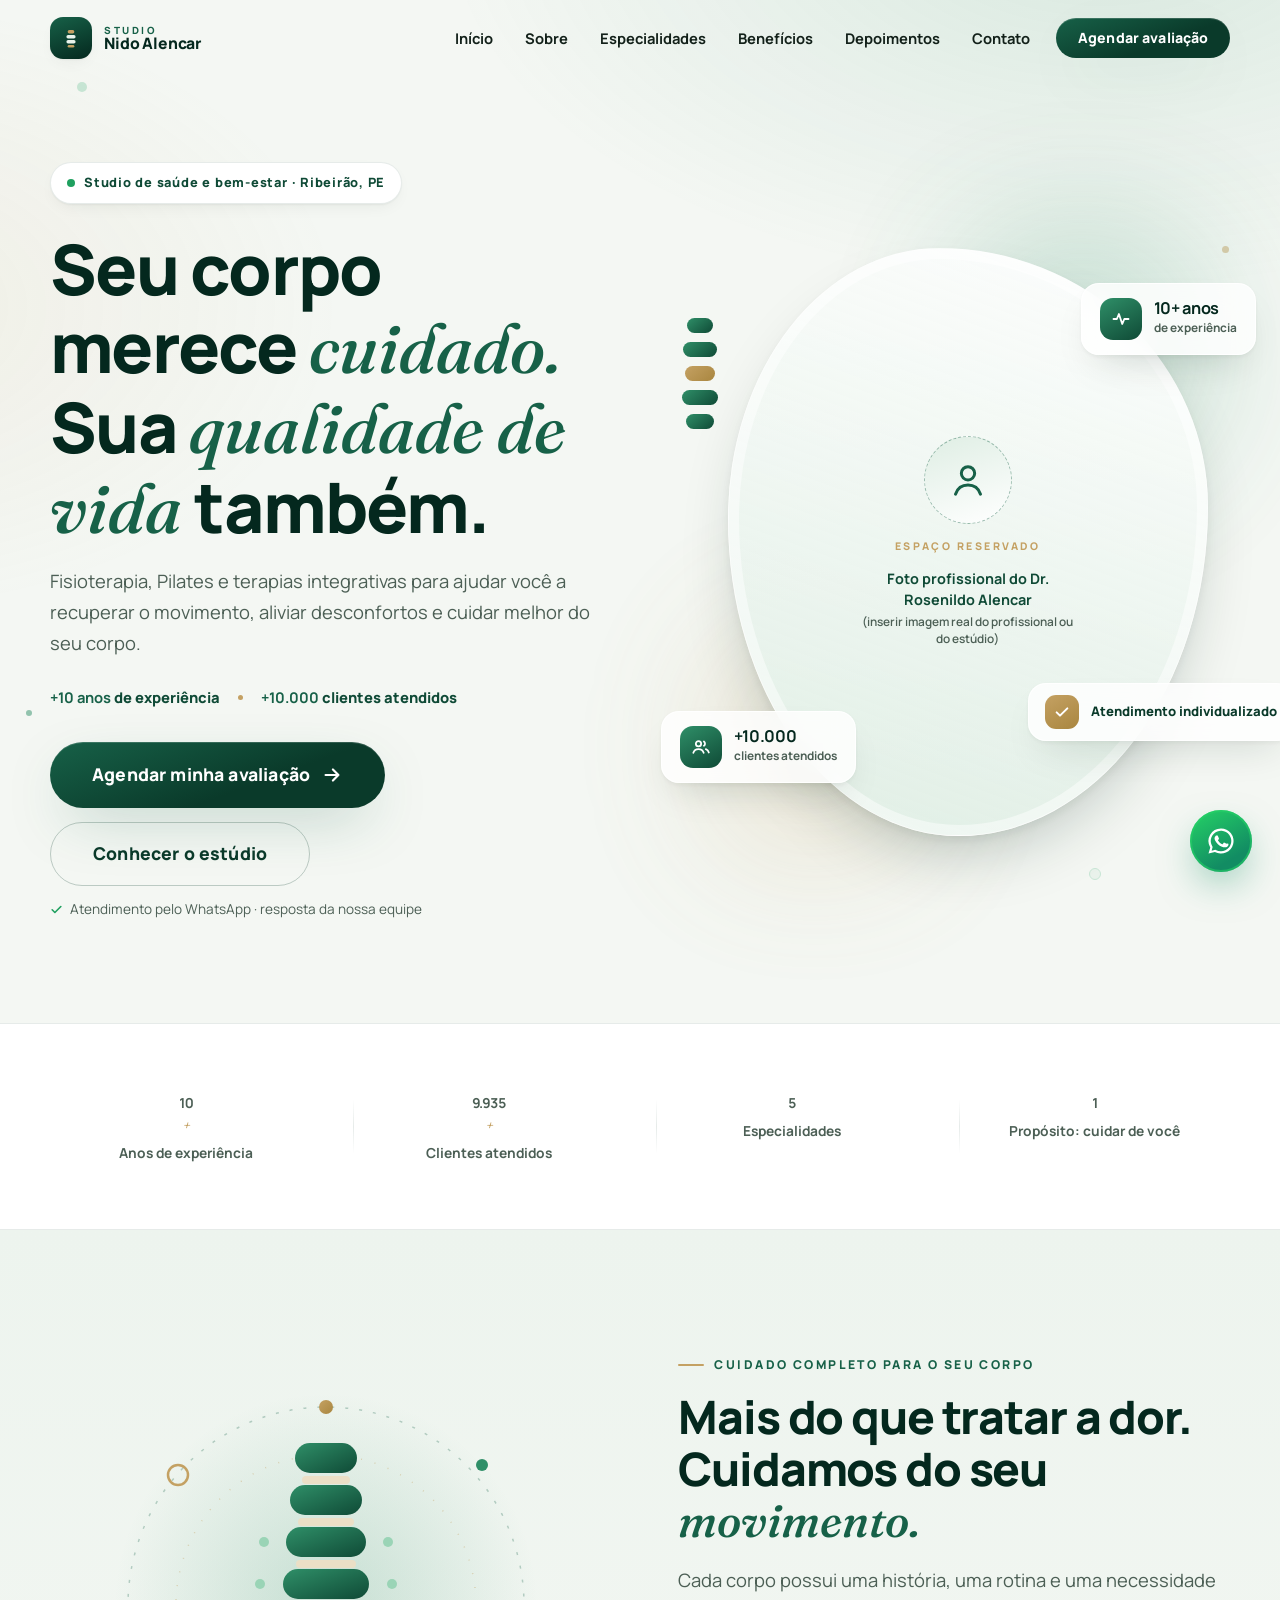
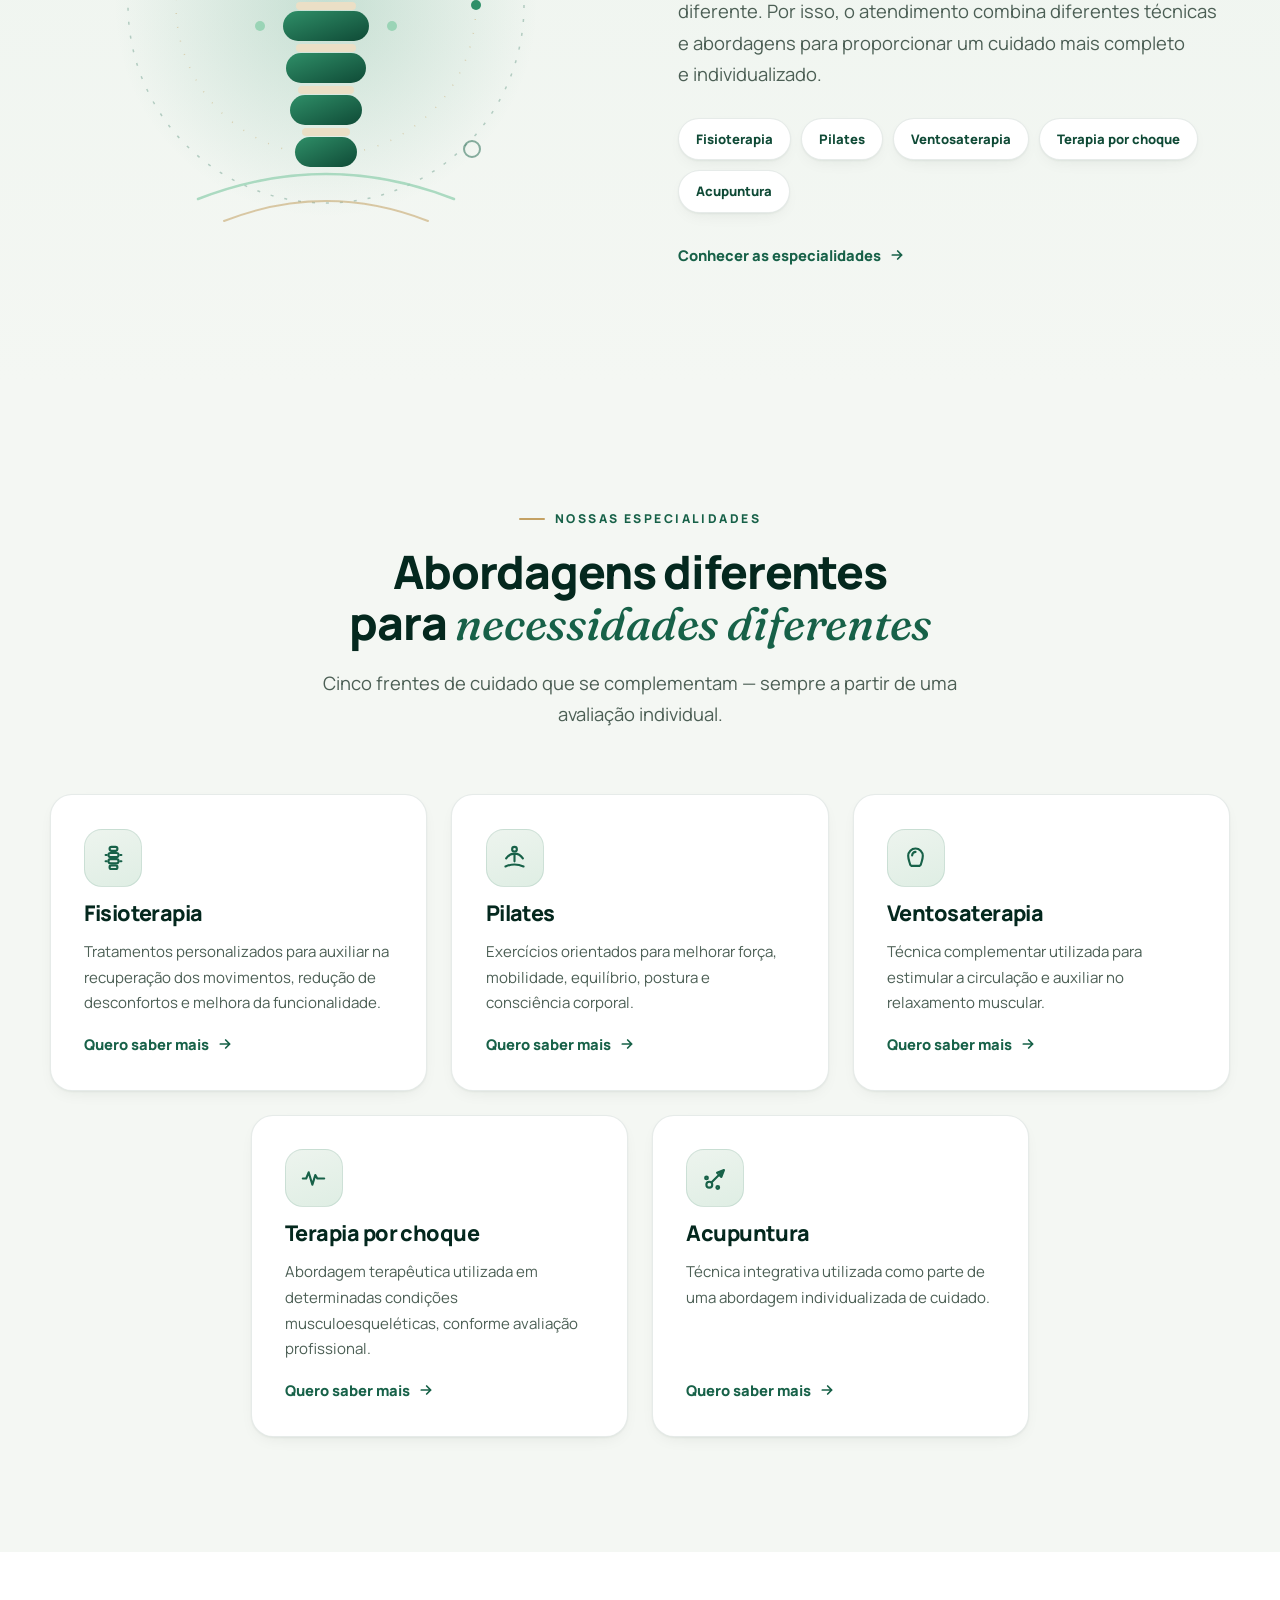
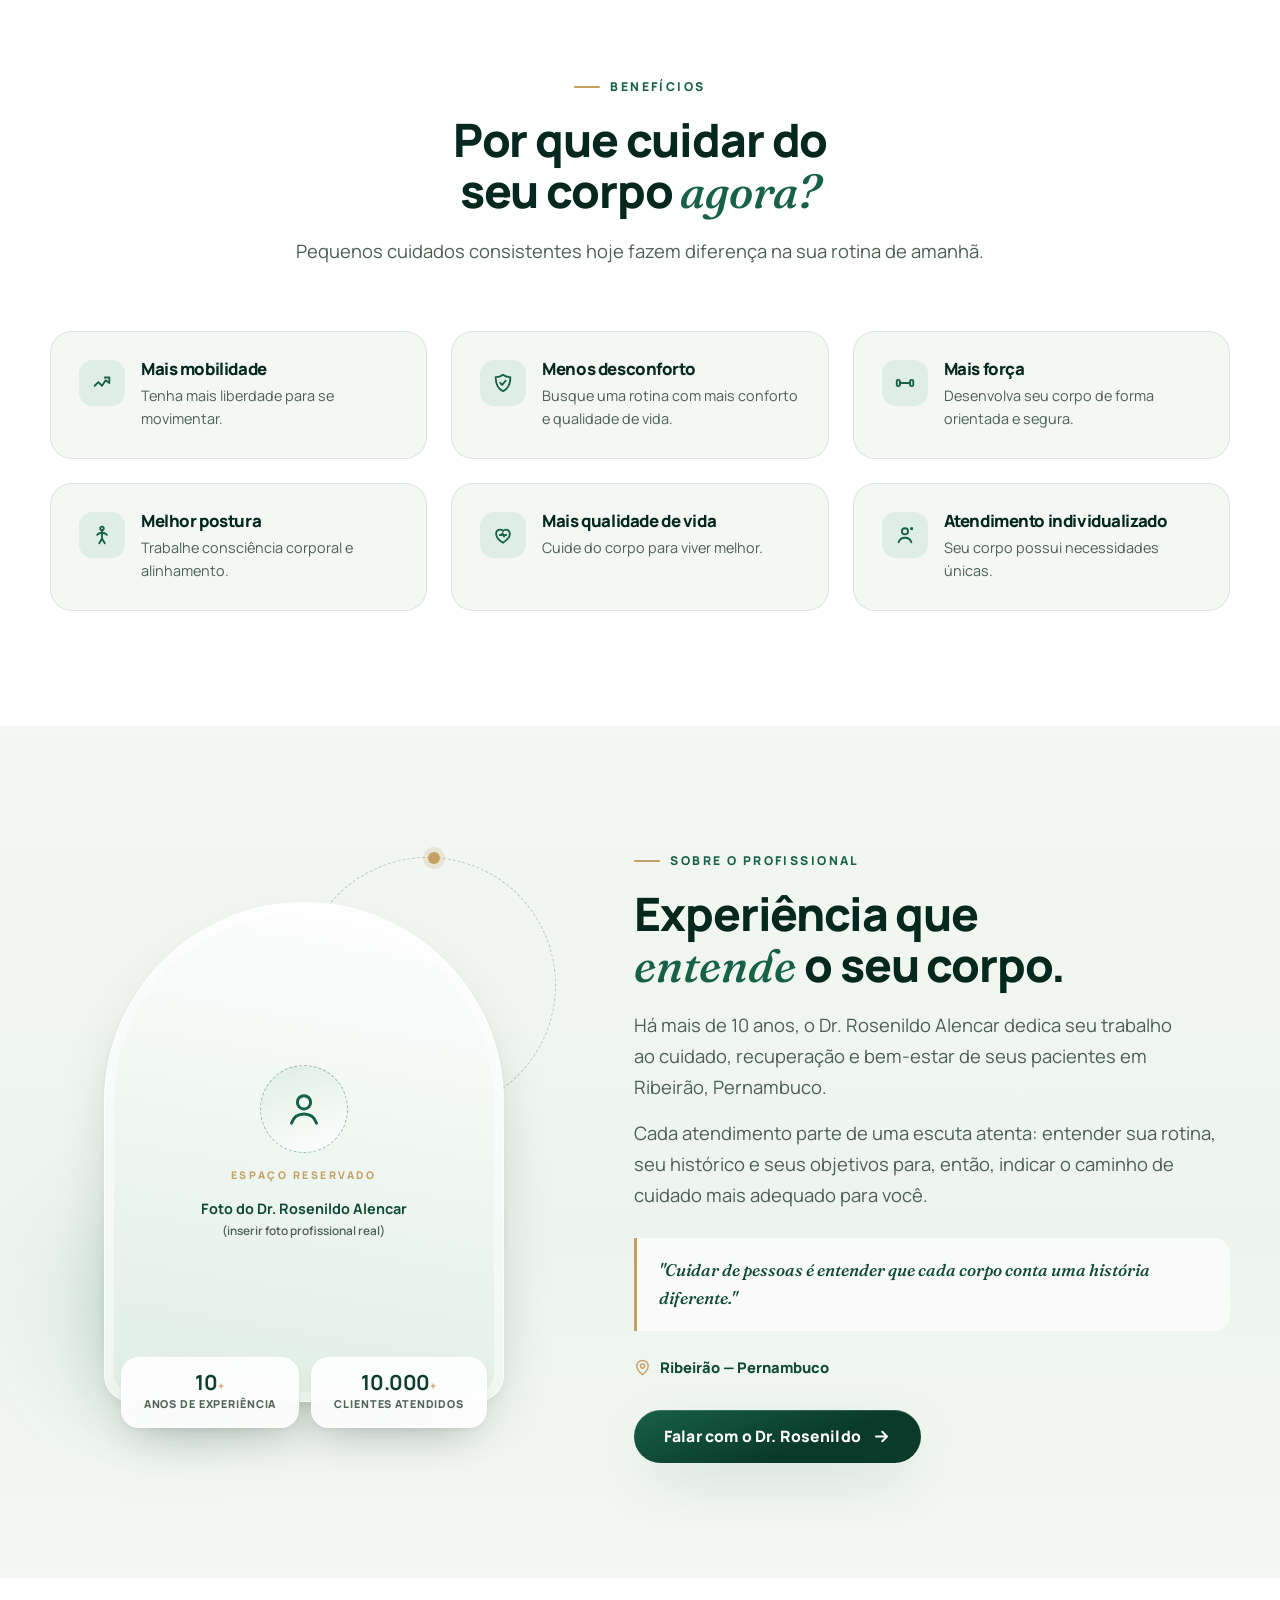
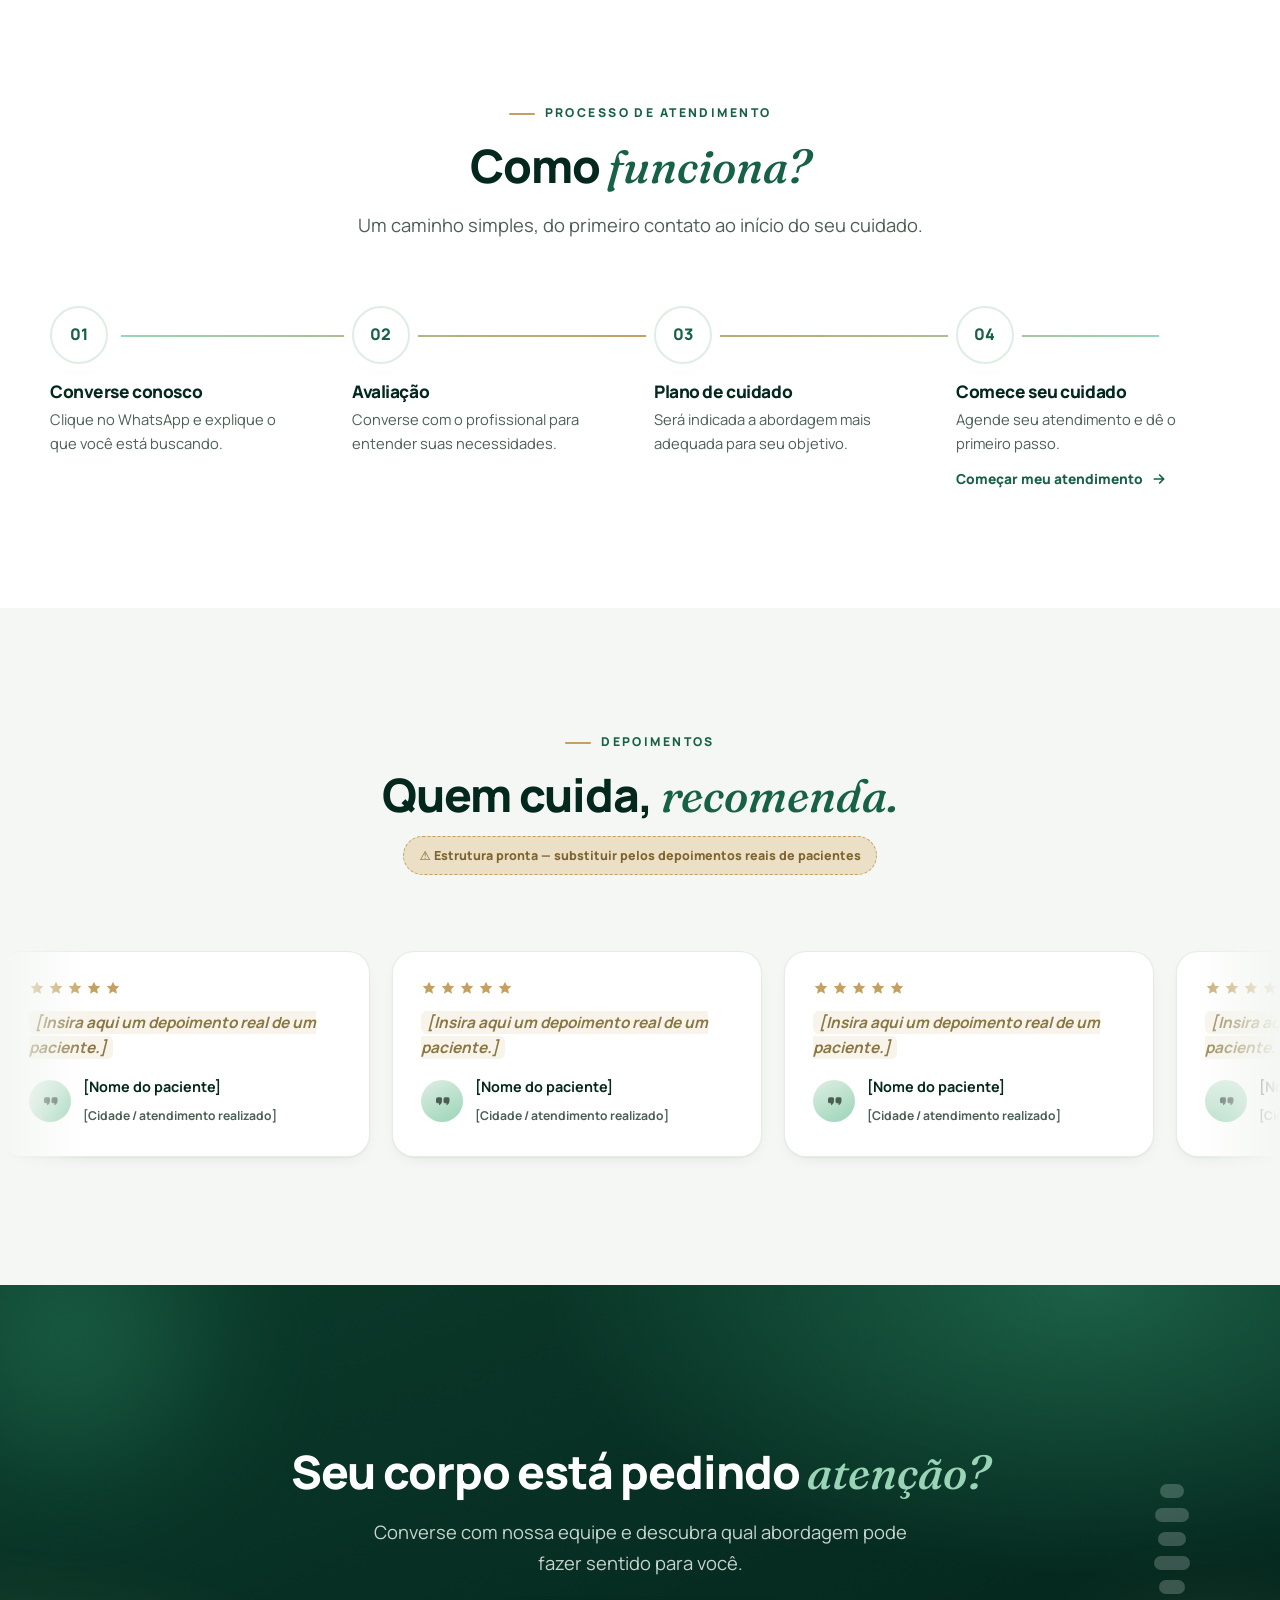
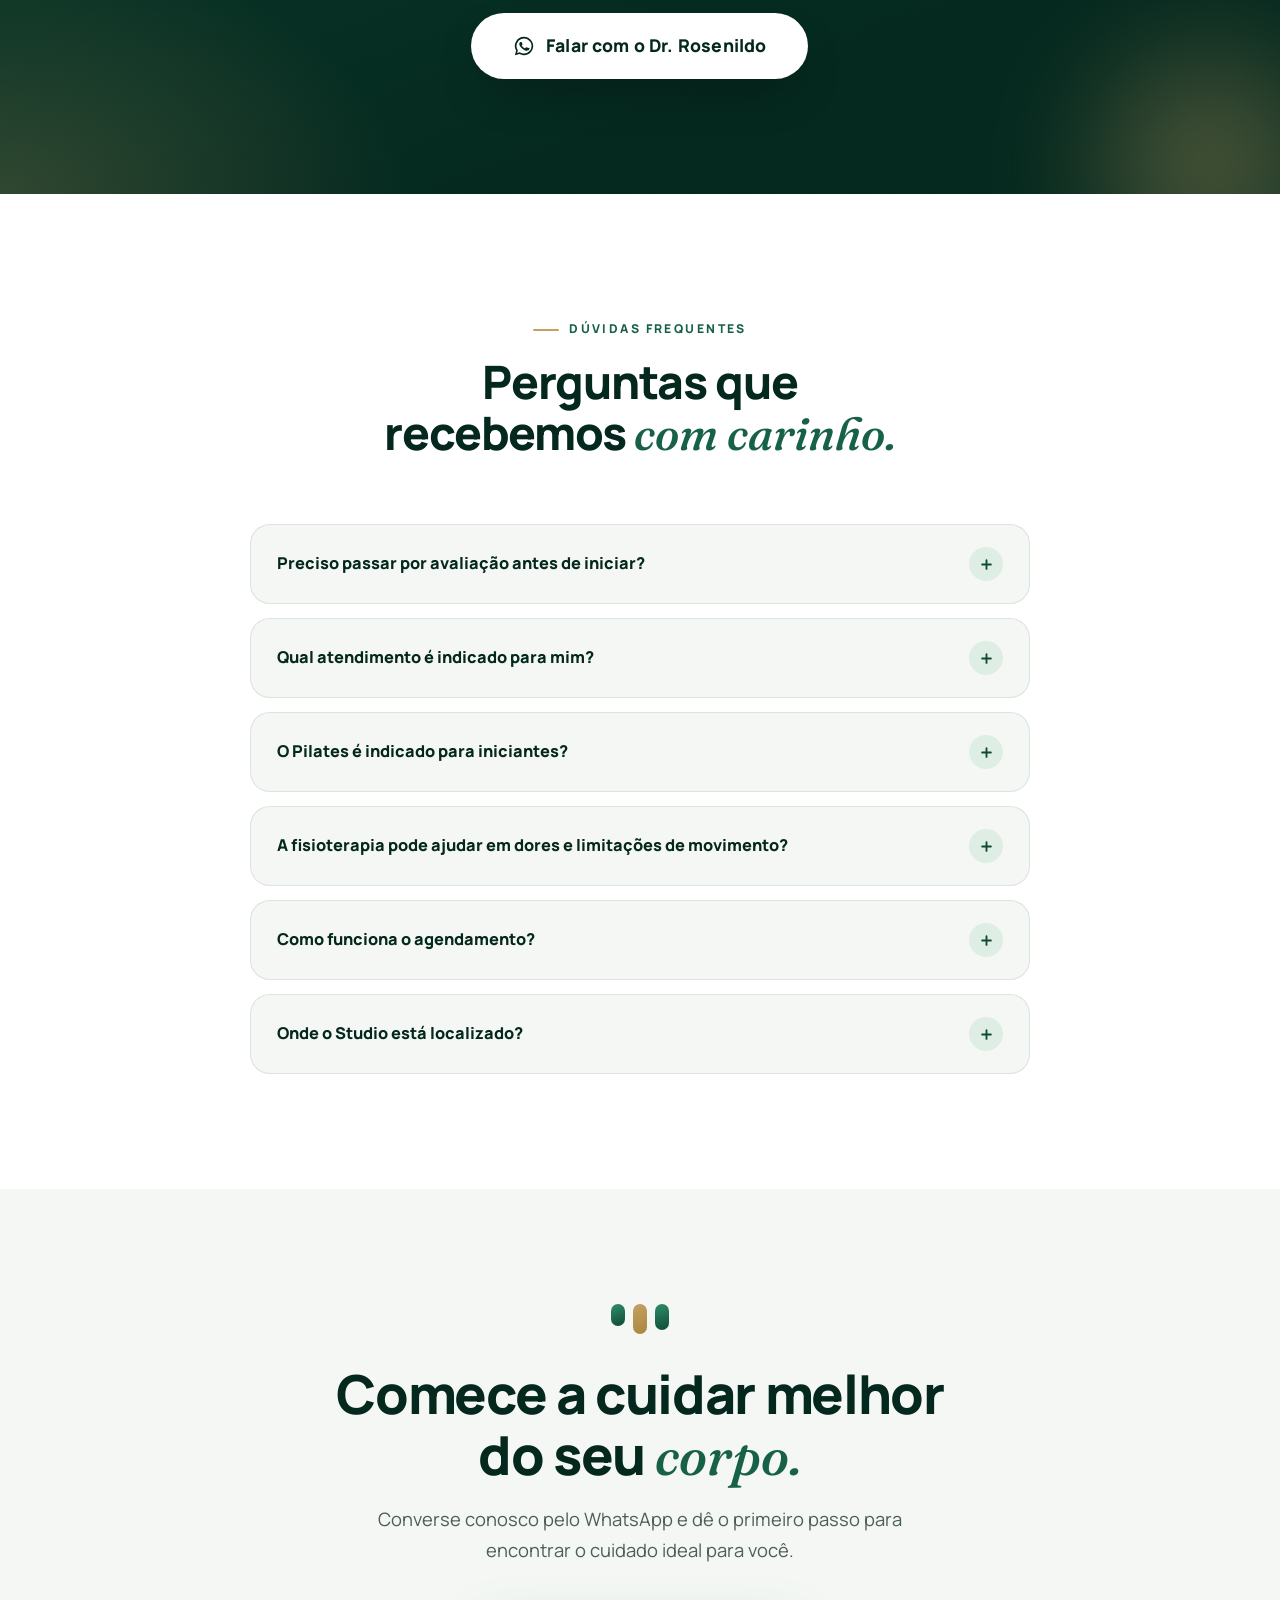
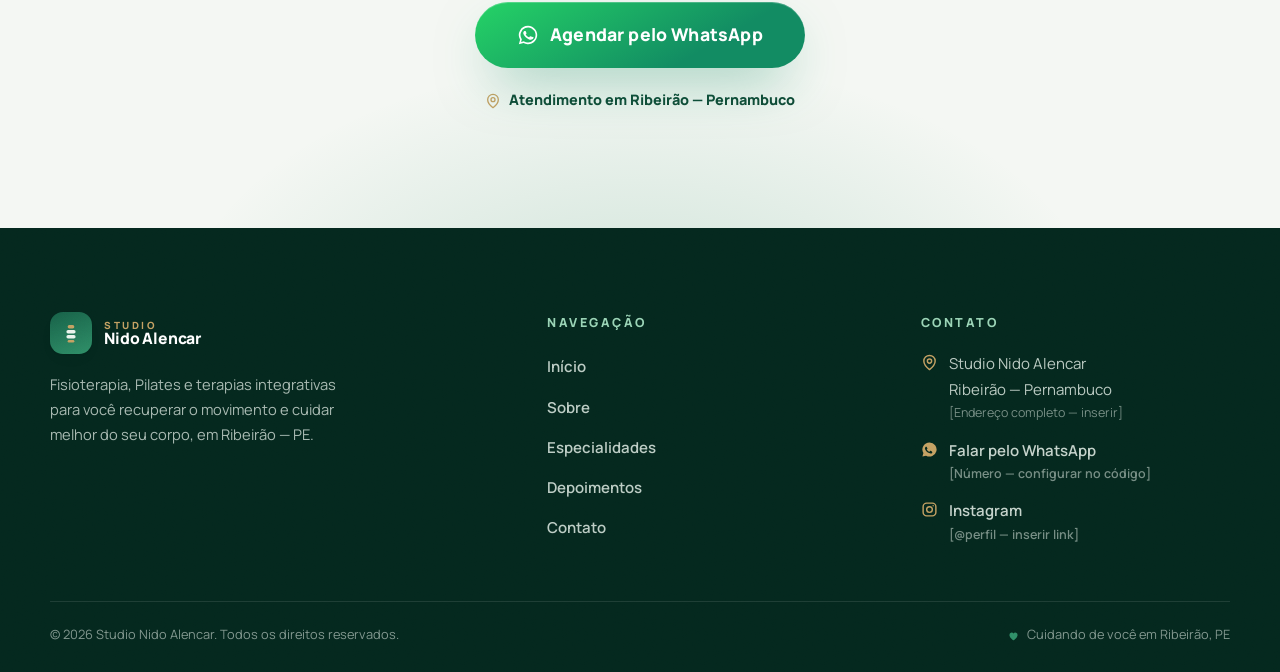
==== commit 0169f65e: "Add files via upload" ====
--- a/index.html
+++ b/index.html
@@ -107,7 +107,7 @@
 
   <div class="container hero-grid">
     <div class="hero-copy">
-      <span class="hero-pill blur-reveal"><span class="dot" aria-hidden="true"></span> Estúdio de saúde e bem-estar · Ribeirão, PE</span>
+      <span class="hero-pill blur-reveal"><span class="dot" aria-hidden="true"></span> Studio de saúde e bem-estar · Ribeirão, PE</span>
 
       <h1 class="reveal" style="--d:.08s">
         Seu corpo merece <span class="accent-serif">cuidado.</span><br>
@@ -622,10 +622,10 @@
 
       <div class="faq-item reveal">
         <button class="faq-q" type="button" aria-expanded="false">
-          Onde o estúdio está localizado?
+          Onde o Studio está localizado?
           <span class="faq-icon" aria-hidden="true"><svg viewBox="0 0 24 24" fill="none" stroke="currentColor" stroke-width="3" stroke-linecap="round"><path d="M12 5v14M5 12h14"/></svg></span>
         </button>
-        <div class="faq-a"><div><p>O estúdio fica em Ribeirão, Pernambuco. <span class="ph-mark">[Endereço completo — inserir quando confirmado]</span> Ao entrar em contato pelo WhatsApp, enviamos a localização exata.</p></div></div>
+        <div class="faq-a"><div><p>O Studio fica em Ribeirão, Pernambuco. <span class="ph-mark">[Endereço completo — inserir quando confirmado]</span> Ao entrar em contato pelo WhatsApp, enviamos a localização exata.</p></div></div>
       </div>
     </div>
   </div>
@@ -656,13 +656,13 @@
   <div class="container">
     <div class="footer-grid">
       <div>
-        <a class="brand" href="#inicio" aria-label="Estúdio Rosenildo Alencar">
+        <a class="brand" href="#inicio" aria-label="Studio Nido Alencar">
           <span class="brand-mark" aria-hidden="true">
             <svg viewBox="0 0 24 24" fill="none"><rect x="8" y="2.5" width="8" height="4" rx="2" fill="#C4A163"/><rect x="6.5" y="8.5" width="11" height="4" rx="2" fill="#E9F4EC"/><rect x="6.5" y="14.5" width="11" height="4" rx="2" fill="#E9F4EC"/><rect x="8" y="20.5" width="8" height="3" rx="1.5" fill="#C4A163"/></svg>
           </span>
           <span class="brand-name">
-            <small>ESTÚDIO</small>
-            <span>Rosenildo Alencar</span>
+            <small>STUDIO</small>
+            <span>Nido Alencar</span>
           </span>
         </a>
         <p class="footer-desc">Fisioterapia, Pilates e terapias integrativas para você recuperar o movimento e cuidar melhor do seu corpo, em Ribeirão — PE.</p>
@@ -684,7 +684,7 @@
         <ul class="footer-contact">
           <li>
             <svg viewBox="0 0 24 24" fill="none" stroke="currentColor" stroke-width="2" stroke-linecap="round" stroke-linejoin="round"><path d="M20 10c0 6-8 12-8 12s-8-6-8-12a8 8 0 1 1 16 0Z"/><circle cx="12" cy="10" r="3"/></svg>
-            <span>Estúdio Rosenildo Alencar<br>Ribeirão — Pernambuco<br><span class="ph">[Endereço completo — inserir]</span></span>
+            <span>Studio Nido Alencar<br>Ribeirão — Pernambuco<br><span class="ph">[Endereço completo — inserir]</span></span>
           </li>
           <li>
             <svg viewBox="0 0 24 24" fill="currentColor"><path d="M12 2a10 10 0 0 0-8.6 15.1L2 22l5.1-1.3A10 10 0 1 0 12 2Zm4.5 14.1c-.2.6-1 1.2-1.7 1.4-.8.2-1.8.3-3.4-.4-2.4-1-4.2-2.6-5.4-5-.8-1.5-.5-2.7.4-3.6.2-.2.5-.3.7-.3h.5c.2 0 .4-.1.6.4l.8 1.8c.1.1.1.3 0 .5-.5.9-.9.9-.7 1.3a6.7 6.7 0 0 0 3.3 2.9c.2.1.4.1.5-.1.1-.2.6-.8.8-1 .2-.2.4-.2.6-.1.2.1 1.5.7 1.7.8.2.1.3.2.4.3.1.1.1.7-.1 1.1Z"/></svg>
@@ -699,7 +699,7 @@
     </div>
 
     <div class="footer-bottom">
-      <span>© 2026 Estúdio Rosenildo Alencar. Todos os direitos reservados.</span>
+      <span>© 2026 Studio Nido Alencar. Todos os direitos reservados.</span>
       <span class="made">
         <svg viewBox="0 0 24 24" fill="currentColor"><path d="M12 21s-7.5-4.7-7.5-10A4.3 4.3 0 0 1 12 8.1a4.3 4.3 0 0 1 7.5 2.9c0 5.3-7.5 10-7.5 10Z"/></svg>
         Cuidando de você em Ribeirão, PE
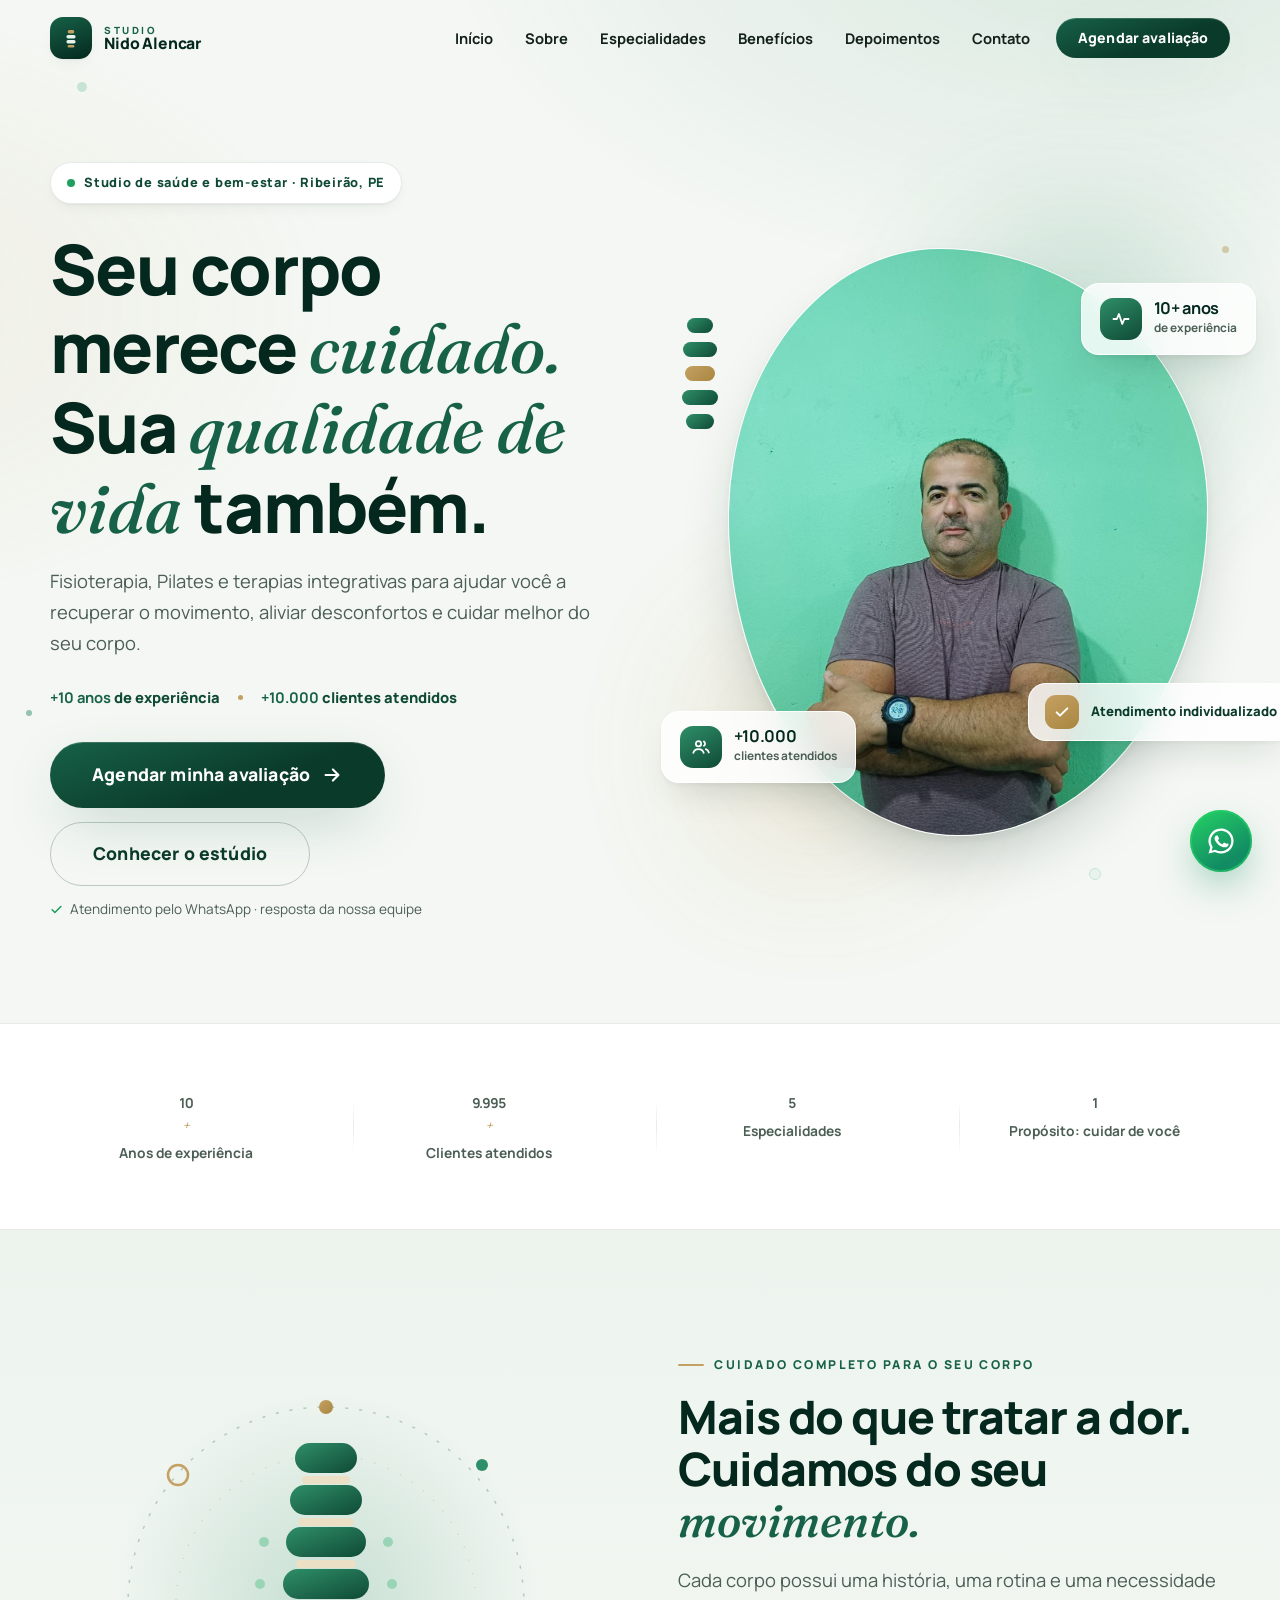
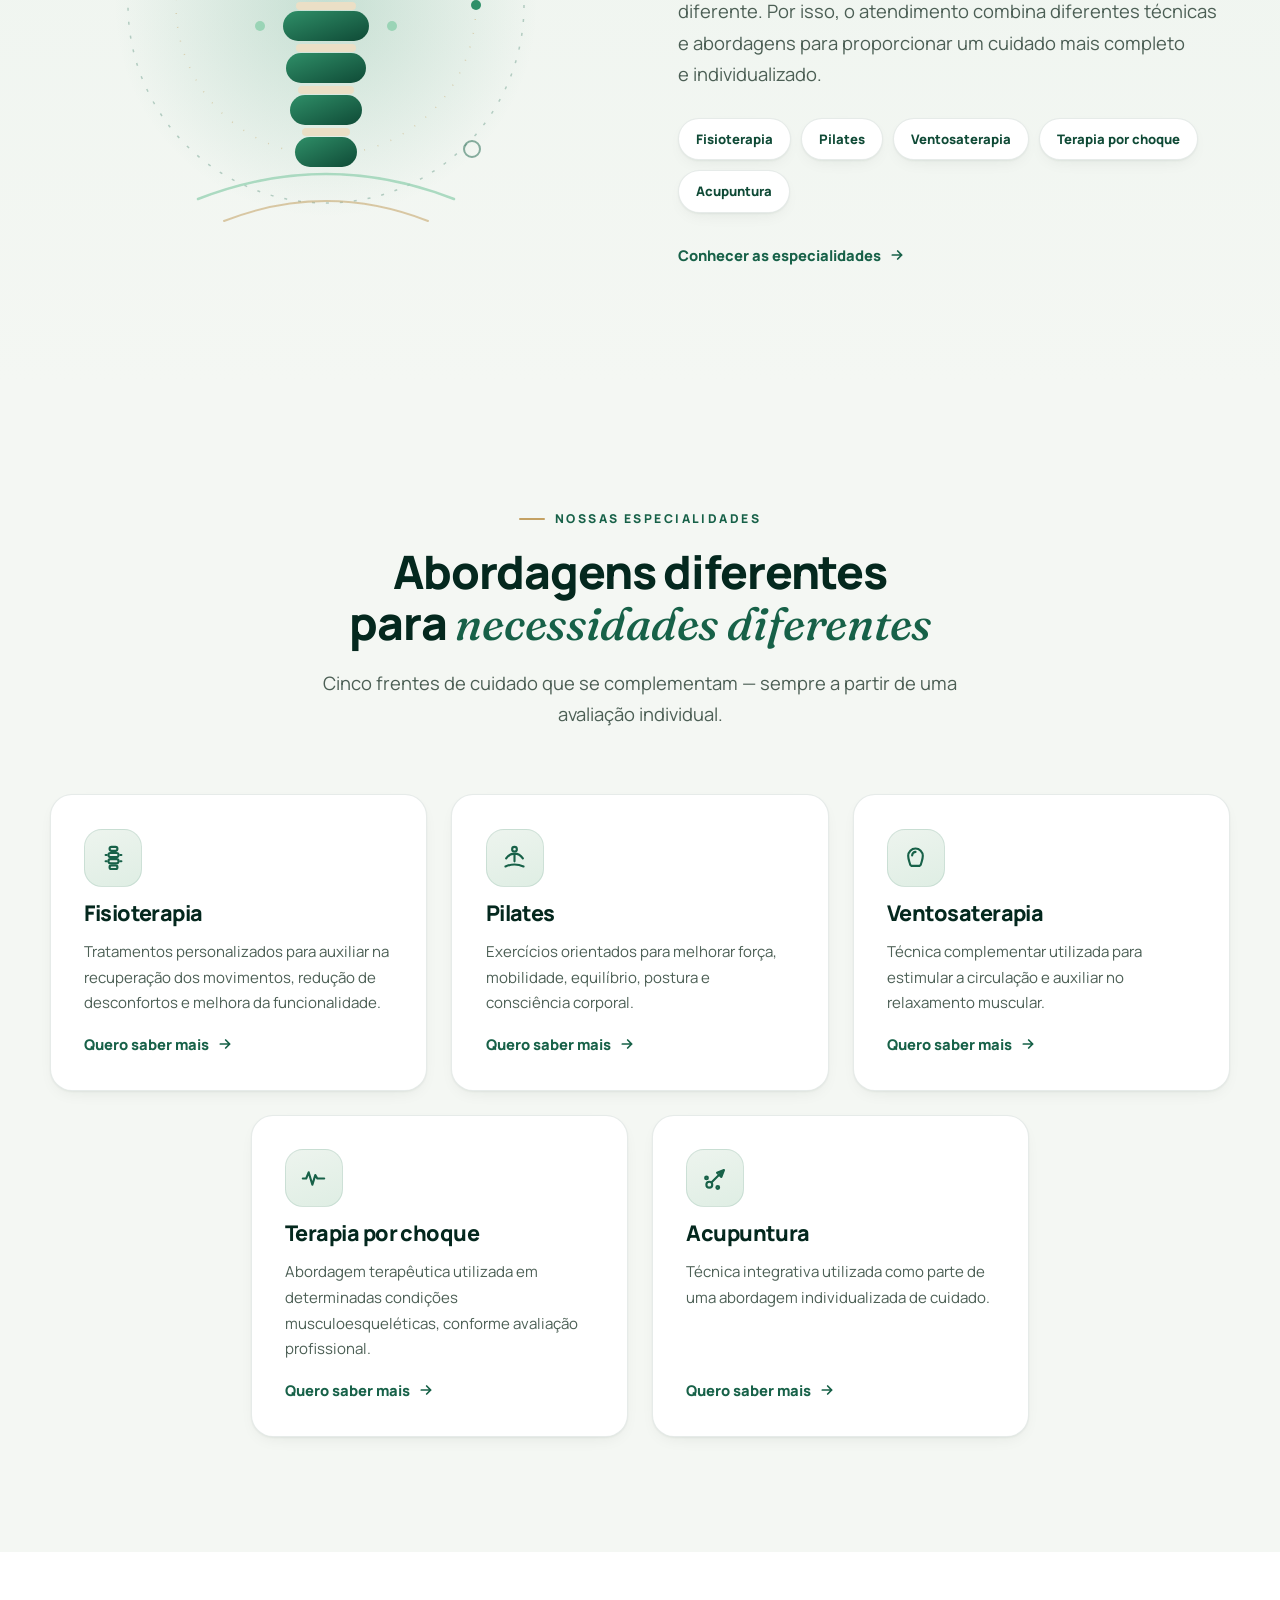
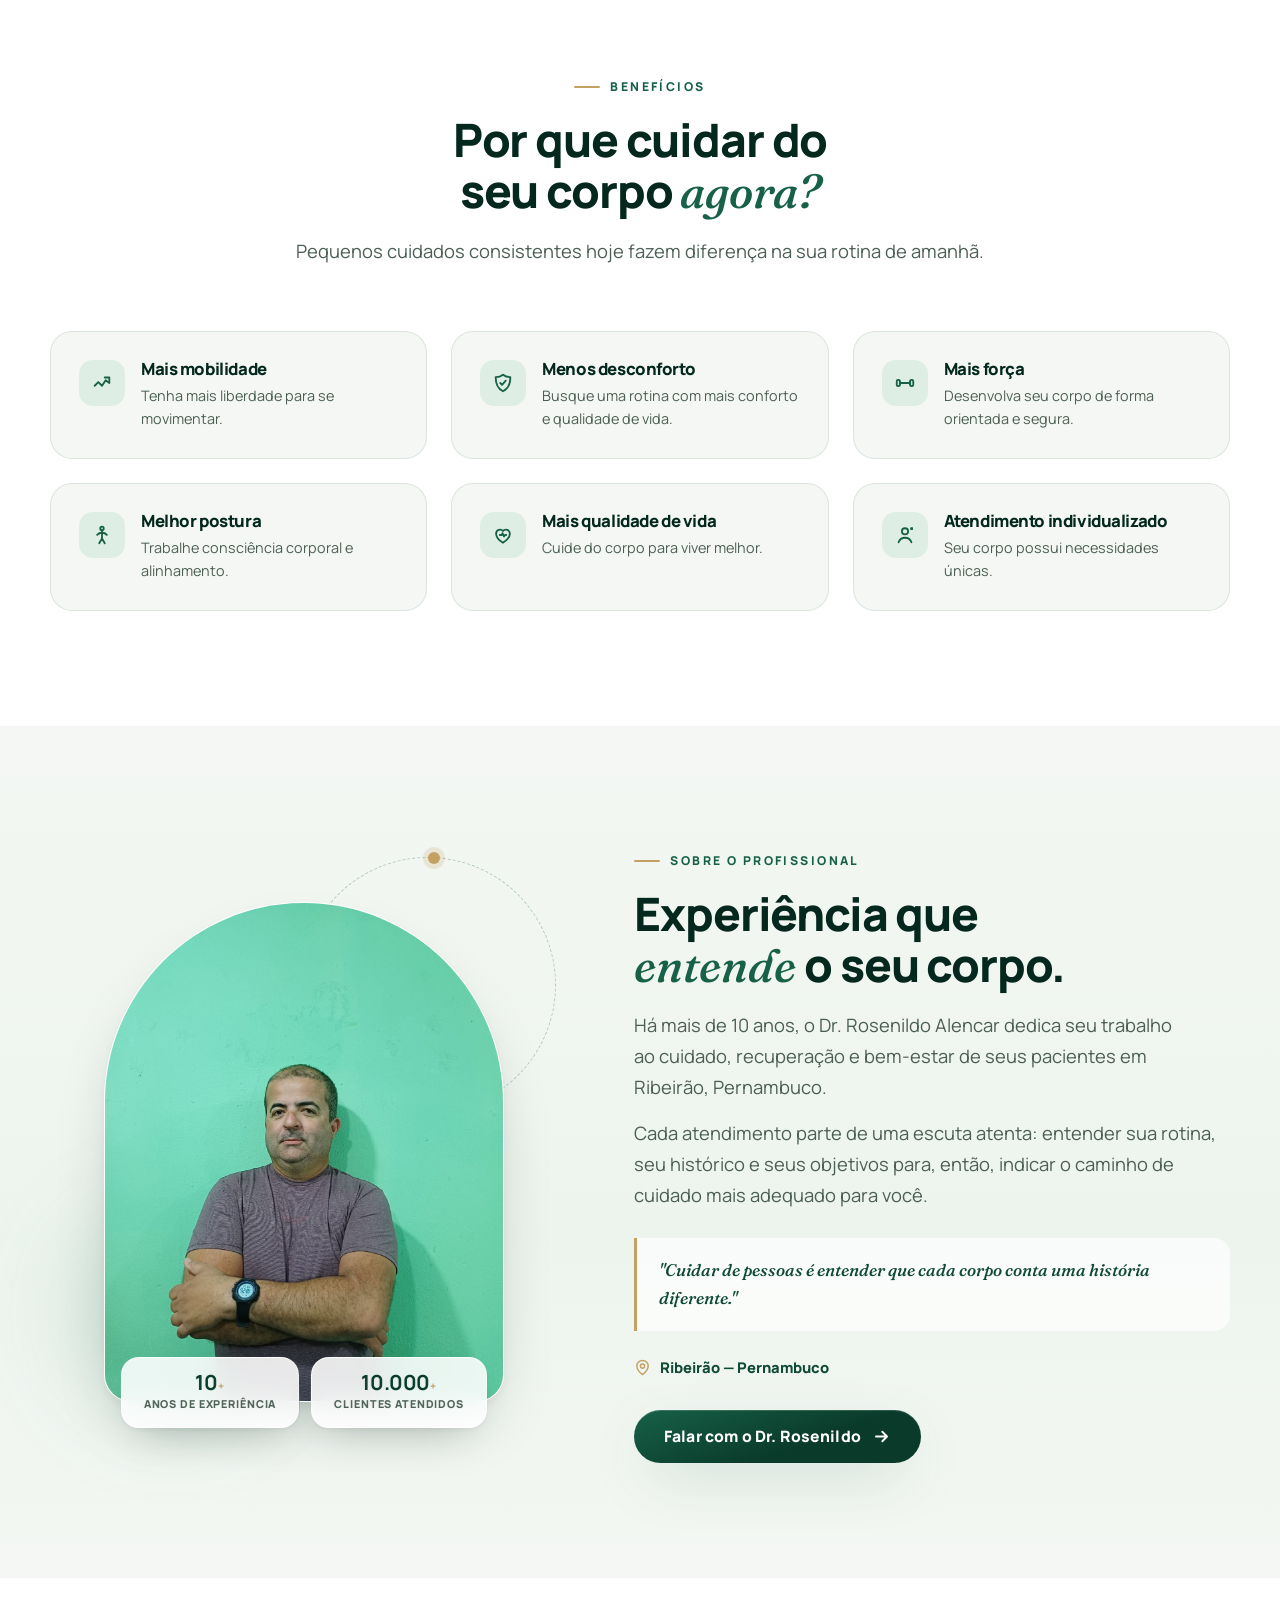
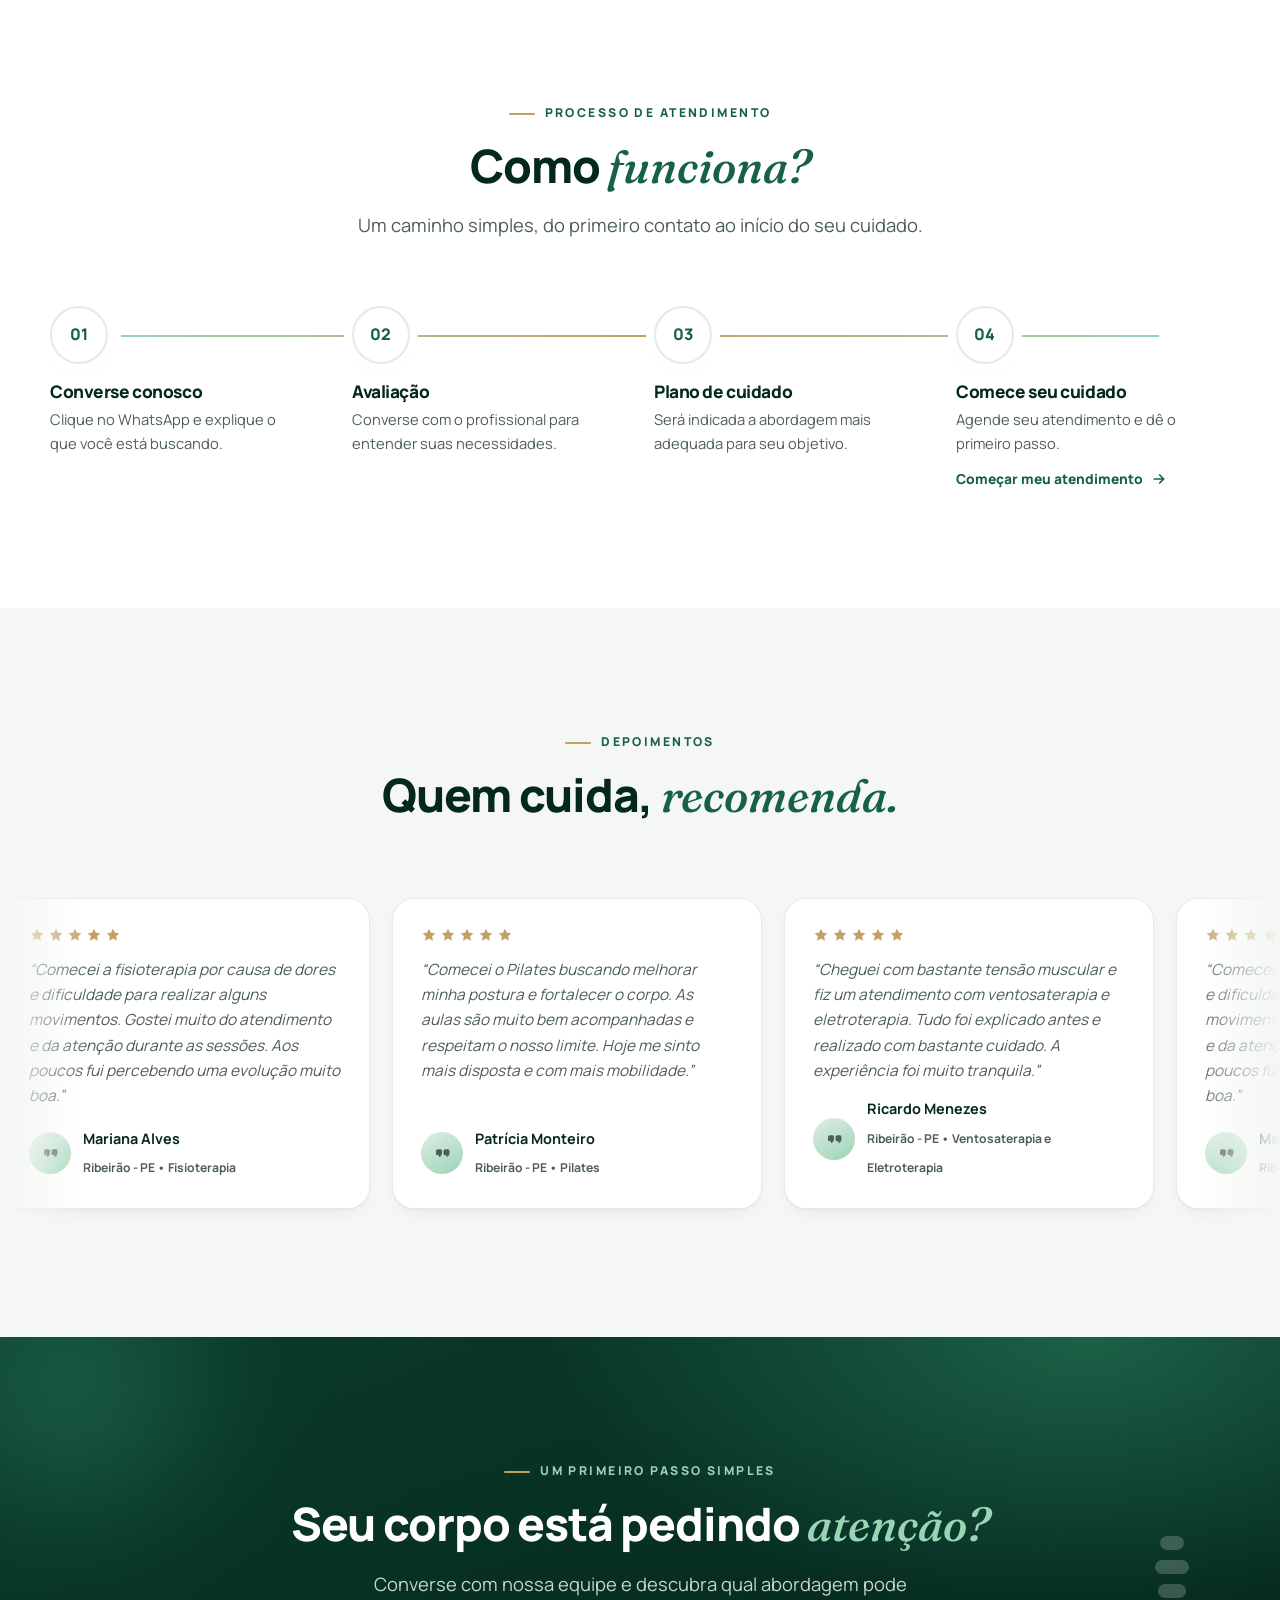
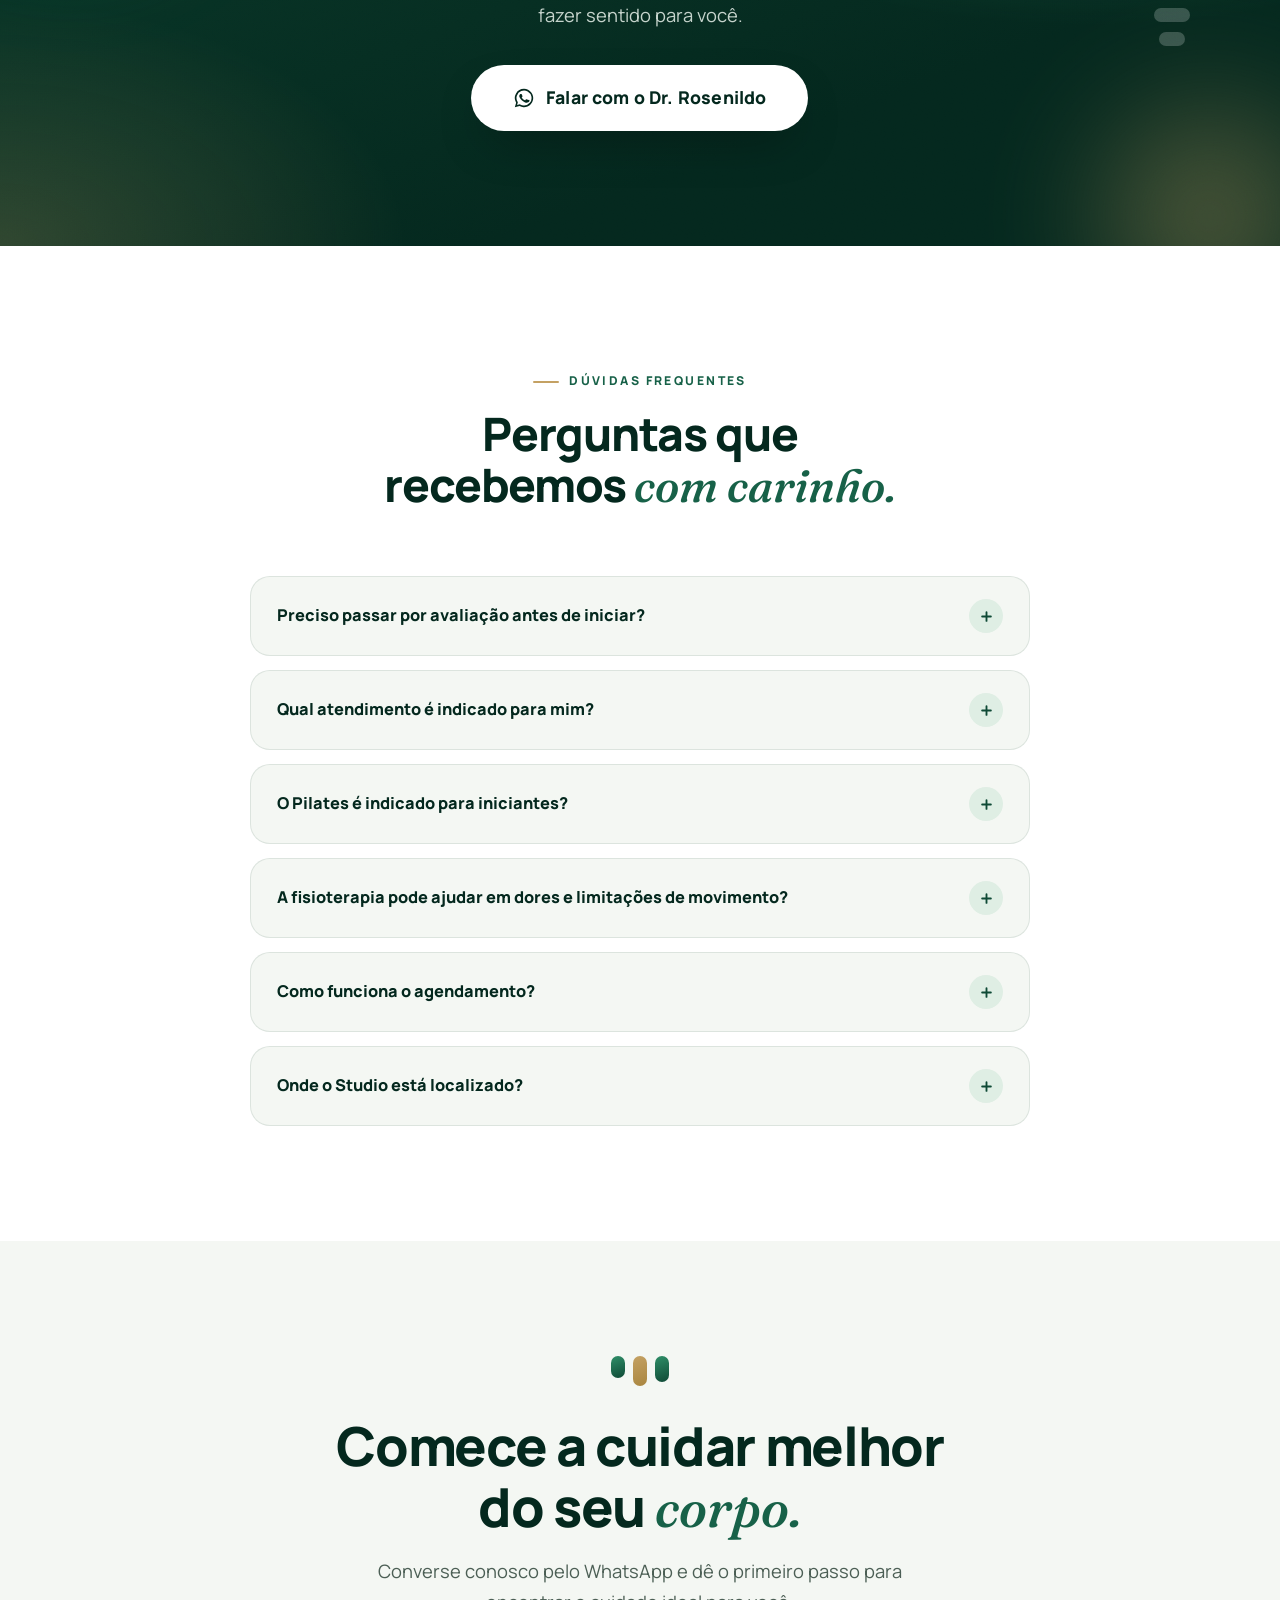
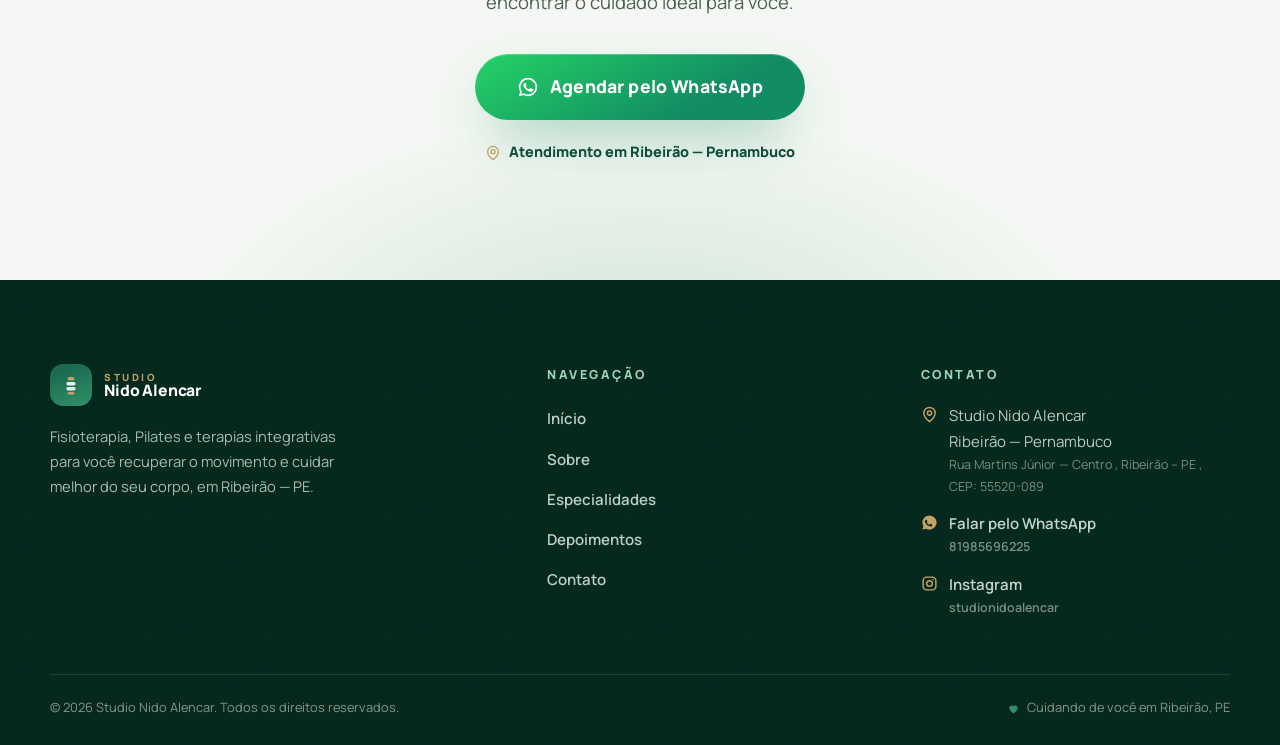
==== commit 6a441b07: "Add files via upload" ====
--- a/index.html
+++ b/index.html
@@ -12,8 +12,10 @@
 <meta property="og:locale" content="pt_BR">
 <meta property="og:title" content="Estúdio Rosenildo Alencar | Fisioterapia, Pilates e Terapias em Ribeirão PE">
 <meta property="og:description" content="Fisioterapia, Pilates, ventosaterapia, terapia por choque e acupuntura em Ribeirão, Pernambuco. +10 anos de experiência, +10.000 clientes atendidos.">
-<!-- [PLACEHOLDER] Adicionar og:image com foto real do estúdio quando disponível:
-<meta property="og:image" content="URL_DA_IMAGEM"> -->
+<meta property="og:image" content="img/og-image.jpg">
+  <meta property="og:image:width" content="1200">
+  <meta property="og:image:height" content="630">
+  <!-- Dica: ao publicar, troque o content acima pela URL completa, ex.: https://seudominio.com.br/img/og-image.jpg (previews melhores em WhatsApp/Facebook). -->
 
 <!-- Favicon (monograma verde com colunas — assinatura visual) -->
 <link rel="icon" type="image/svg+xml" href="data:image/svg+xml,%3Csvg xmlns='http://www.w3.org/2000/svg' viewBox='0 0 64 64'%3E%3Crect width='64' height='64' rx='16' fill='%230A3A2A'/%3E%3Crect x='26' y='12' width='12' height='8' rx='4' fill='%23C4A163'/%3E%3Crect x='24' y='24' width='16' height='8' rx='4' fill='%23E9F4EC'/%3E%3Crect x='24' y='36' width='16' height='8' rx='4' fill='%23E9F4EC'/%3E%3Crect x='26' y='48' width='12' height='8' rx='4' fill='%23C4A163'/%3E%3C/svg%3E">
@@ -146,16 +148,7 @@
       </div>
 
       <div class="hero-frame">
-        <!-- [PLACEHOLDER] Substituir este bloco por: <img src="CAMINHO_DA_FOTO" alt="Dr. Rosenildo Alencar no estúdio" style="width:100%;height:100%;object-fit:cover"> -->
-        <div class="photo-placeholder">
-          <span class="ph-icon" aria-hidden="true">
-            <svg viewBox="0 0 24 24" fill="none" stroke="currentColor" stroke-width="1.8" stroke-linecap="round" stroke-linejoin="round"><circle cx="12" cy="8" r="4"/><path d="M4.5 20.5c1.2-3.6 4-5.5 7.5-5.5s6.3 1.9 7.5 5.5"/></svg>
-          </span>
-          <small>Espaço reservado</small>
-          <p>Foto profissional do Dr. Rosenildo Alencar
-            <em>(inserir imagem real do profissional ou do estúdio)</em>
-          </p>
-        </div>
+        <img src="img/rosenildo-alencar.jpg" alt="Dr. Rosenildo Alencar no estúdio" loading="eager" fetchpriority="high" decoding="async" style="width:100%;height:100%;object-fit:cover;object-position:center 30%">
       </div>
 
       <div class="float-card fc-exp" data-depth="34">
@@ -422,16 +415,7 @@
       <span class="about-blob" aria-hidden="true"></span>
 
       <div class="about-frame">
-        <!-- [PLACEHOLDER] Substituir este bloco por: <img src="CAMINHO_DA_FOTO" alt="Dr. Rosenildo Alencar" style="width:100%;height:100%;object-fit:cover"> -->
-        <div class="photo-placeholder">
-          <span class="ph-icon" aria-hidden="true">
-            <svg viewBox="0 0 24 24" fill="none" stroke="currentColor" stroke-width="1.8" stroke-linecap="round" stroke-linejoin="round"><circle cx="12" cy="8" r="4"/><path d="M4.5 20.5c1.2-3.6 4-5.5 7.5-5.5s6.3 1.9 7.5 5.5"/></svg>
-          </span>
-          <small>Espaço reservado</small>
-          <p>Foto do Dr. Rosenildo Alencar
-            <em>(inserir foto profissional real)</em>
-          </p>
-        </div>
+        <img src="img/rosenildo-alencar.jpg" alt="Dr. Rosenildo Alencar" loading="lazy" decoding="async" style="width:100%;height:100%;object-fit:cover;object-position:center 30%">
       </div>
 
       <div class="about-chips" data-stagger>
@@ -510,46 +494,156 @@
   <div class="container">
     <div class="section-head">
       <span class="eyebrow reveal">Depoimentos</span>
-      <h2 class="reveal" style="--d:.08s">Quem cuida, <span class="accent-serif">recomenda.</span></h2>
-      <!-- [PLACEHOLDER] Remover o aviso abaixo quando os depoimentos reais forem inseridos -->
-      <span class="t-note reveal" style="--d:.16s">⚠ Estrutura pronta — substituir pelos depoimentos reais de pacientes</span>
+
+      <h2 class="reveal" style="--d:.08s">
+        Quem cuida, <span class="accent-serif">recomenda.</span>
+      </h2>
+
+      
+      </span>
     </div>
   </div>
 
   <div class="t-viewport reveal" style="--d:.2s">
     <div class="t-track" id="tTrack">
+
+      <!-- DEPOIMENTO 1 -->
       <article class="t-card">
+
         <div class="t-stars" aria-label="5 estrelas">
-          <svg viewBox="0 0 24 24" fill="currentColor"><path d="M12 2.5l2.9 6 6.6.9-4.8 4.6 1.2 6.5L12 17.4 6.1 20.5l1.2-6.5L2.5 9.4l6.6-.9 2.9-6Z"/></svg><svg viewBox="0 0 24 24" fill="currentColor"><path d="M12 2.5l2.9 6 6.6.9-4.8 4.6 1.2 6.5L12 17.4 6.1 20.5l1.2-6.5L2.5 9.4l6.6-.9 2.9-6Z"/></svg><svg viewBox="0 0 24 24" fill="currentColor"><path d="M12 2.5l2.9 6 6.6.9-4.8 4.6 1.2 6.5L12 17.4 6.1 20.5l1.2-6.5L2.5 9.4l6.6-.9 2.9-6Z"/></svg><svg viewBox="0 0 24 24" fill="currentColor"><path d="M12 2.5l2.9 6 6.6.9-4.8 4.6 1.2 6.5L12 17.4 6.1 20.5l1.2-6.5L2.5 9.4l6.6-.9 2.9-6Z"/></svg><svg viewBox="0 0 24 24" fill="currentColor"><path d="M12 2.5l2.9 6 6.6.9-4.8 4.6 1.2 6.5L12 17.4 6.1 20.5l1.2-6.5L2.5 9.4l6.6-.9 2.9-6Z"/></svg>
+          <svg viewBox="0 0 24 24" fill="currentColor">
+            <path d="M12 2.5l2.9 6 6.6.9-4.8 4.6 1.2 6.5L12 17.4 6.1 20.5l1.2-6.5L2.5 9.4l6.6-.9 2.9-6Z"/>
+          </svg>
+
+          <svg viewBox="0 0 24 24" fill="currentColor">
+            <path d="M12 2.5l2.9 6 6.6.9-4.8 4.6 1.2 6.5L12 17.4 6.1 20.5l1.2-6.5L2.5 9.4l6.6-.9 2.9-6Z"/>
+          </svg>
+
+          <svg viewBox="0 0 24 24" fill="currentColor">
+            <path d="M12 2.5l2.9 6 6.6.9-4.8 4.6 1.2 6.5L12 17.4 6.1 20.5l1.2-6.5L2.5 9.4l6.6-.9 2.9-6Z"/>
+          </svg>
+
+          <svg viewBox="0 0 24 24" fill="currentColor">
+            <path d="M12 2.5l2.9 6 6.6.9-4.8 4.6 1.2 6.5L12 17.4 6.1 20.5l1.2-6.5L2.5 9.4l6.6-.9 2.9-6Z"/>
+          </svg>
+
+          <svg viewBox="0 0 24 24" fill="currentColor">
+            <path d="M12 2.5l2.9 6 6.6.9-4.8 4.6 1.2 6.5L12 17.4 6.1 20.5l1.2-6.5L2.5 9.4l6.6-.9 2.9-6Z"/>
+          </svg>
         </div>
-        <blockquote><span class="t-ph">[Insira aqui um depoimento real de um paciente.]</span></blockquote>
+
+        <blockquote>
+          “Comecei a fisioterapia por causa de dores e dificuldade para realizar alguns movimentos. 
+          Gostei muito do atendimento e da atenção durante as sessões. Aos poucos fui percebendo uma evolução muito boa.”
+        </blockquote>
+
         <div class="t-who">
-          <span class="t-avatar" aria-hidden="true"><svg viewBox="0 0 24 24" fill="currentColor"><path d="M10 7H6.5A2.5 2.5 0 0 0 4 9.5v3A2.5 2.5 0 0 0 6.5 15H8v2.5c2.6-1 4-3 4-6V9a2 2 0 0 0-2-2Zm10 0h-3.5A2.5 2.5 0 0 0 14 9.5v3a2.5 2.5 0 0 0 2.5 2.5H18v2.5c2.6-1 4-3 4-6V9a2 2 0 0 0-2-2Z"/></svg></span>
-          <div><b>[Nome do paciente]</b><span>[Cidade / atendimento realizado]</span></div>
+          <span class="t-avatar" aria-hidden="true">
+            <svg viewBox="0 0 24 24" fill="currentColor">
+              <path d="M10 7H6.5A2.5 2.5 0 0 0 4 9.5v3A2.5 2.5 0 0 0 6.5 15H8v2.5c2.6-1 4-3 4-6V9a2 2 0 0 0-2-2Zm10 0h-3.5A2.5 2.5 0 0 0 14 9.5v3a2.5 2.5 0 0 0 2.5 2.5H18v2.5c2.6-1 4-3 4-6V9a2 2 0 0 0-2-2Z"/>
+            </svg>
+          </span>
+
+          <div>
+            <b>Mariana Alves</b>
+            <span>Ribeirão - PE • Fisioterapia</span>
+          </div>
         </div>
-      </article>
-
+
+      </article>
+
+
+      <!-- DEPOIMENTO 2 -->
       <article class="t-card">
+
         <div class="t-stars" aria-label="5 estrelas">
-          <svg viewBox="0 0 24 24" fill="currentColor"><path d="M12 2.5l2.9 6 6.6.9-4.8 4.6 1.2 6.5L12 17.4 6.1 20.5l1.2-6.5L2.5 9.4l6.6-.9 2.9-6Z"/></svg><svg viewBox="0 0 24 24" fill="currentColor"><path d="M12 2.5l2.9 6 6.6.9-4.8 4.6 1.2 6.5L12 17.4 6.1 20.5l1.2-6.5L2.5 9.4l6.6-.9 2.9-6Z"/></svg><svg viewBox="0 0 24 24" fill="currentColor"><path d="M12 2.5l2.9 6 6.6.9-4.8 4.6 1.2 6.5L12 17.4 6.1 20.5l1.2-6.5L2.5 9.4l6.6-.9 2.9-6Z"/></svg><svg viewBox="0 0 24 24" fill="currentColor"><path d="M12 2.5l2.9 6 6.6.9-4.8 4.6 1.2 6.5L12 17.4 6.1 20.5l1.2-6.5L2.5 9.4l6.6-.9 2.9-6Z"/></svg><svg viewBox="0 0 24 24" fill="currentColor"><path d="M12 2.5l2.9 6 6.6.9-4.8 4.6 1.2 6.5L12 17.4 6.1 20.5l1.2-6.5L2.5 9.4l6.6-.9 2.9-6Z"/></svg>
+          <svg viewBox="0 0 24 24" fill="currentColor">
+            <path d="M12 2.5l2.9 6 6.6.9-4.8 4.6 1.2 6.5L12 17.4 6.1 20.5l1.2-6.5L2.5 9.4l6.6-.9 2.9-6Z"/>
+          </svg>
+
+          <svg viewBox="0 0 24 24" fill="currentColor">
+            <path d="M12 2.5l2.9 6 6.6.9-4.8 4.6 1.2 6.5L12 17.4 6.1 20.5l1.2-6.5L2.5 9.4l6.6-.9 2.9-6Z"/>
+          </svg>
+
+          <svg viewBox="0 0 24 24" fill="currentColor">
+            <path d="M12 2.5l2.9 6 6.6.9-4.8 4.6 1.2 6.5L12 17.4 6.1 20.5l1.2-6.5L2.5 9.4l6.6-.9 2.9-6Z"/>
+          </svg>
+
+          <svg viewBox="0 0 24 24" fill="currentColor">
+            <path d="M12 2.5l2.9 6 6.6.9-4.8 4.6 1.2 6.5L12 17.4 6.1 20.5l1.2-6.5L2.5 9.4l6.6-.9 2.9-6Z"/>
+          </svg>
+
+          <svg viewBox="0 0 24 24" fill="currentColor">
+            <path d="M12 2.5l2.9 6 6.6.9-4.8 4.6 1.2 6.5L12 17.4 6.1 20.5l1.2-6.5L2.5 9.4l6.6-.9 2.9-6Z"/>
+          </svg>
         </div>
-        <blockquote><span class="t-ph">[Insira aqui um depoimento real de um paciente.]</span></blockquote>
+
+        <blockquote>
+          “Comecei o Pilates buscando melhorar minha postura e fortalecer o corpo. 
+          As aulas são muito bem acompanhadas e respeitam o nosso limite. Hoje me sinto mais disposta e com mais mobilidade.”
+        </blockquote>
+
         <div class="t-who">
-          <span class="t-avatar" aria-hidden="true"><svg viewBox="0 0 24 24" fill="currentColor"><path d="M10 7H6.5A2.5 2.5 0 0 0 4 9.5v3A2.5 2.5 0 0 0 6.5 15H8v2.5c2.6-1 4-3 4-6V9a2 2 0 0 0-2-2Zm10 0h-3.5A2.5 2.5 0 0 0 14 9.5v3a2.5 2.5 0 0 0 2.5 2.5H18v2.5c2.6-1 4-3 4-6V9a2 2 0 0 0-2-2Z"/></svg></span>
-          <div><b>[Nome do paciente]</b><span>[Cidade / atendimento realizado]</span></div>
+          <span class="t-avatar" aria-hidden="true">
+            <svg viewBox="0 0 24 24" fill="currentColor">
+              <path d="M10 7H6.5A2.5 2.5 0 0 0 4 9.5v3A2.5 2.5 0 0 0 6.5 15H8v2.5c2.6-1 4-3 4-6V9a2 2 0 0 0-2-2Zm10 0h-3.5A2.5 2.5 0 0 0 14 9.5v3a2.5 2.5 0 0 0 2.5 2.5H18v2.5c2.6-1 4-3 4-6V9a2 2 0 0 0-2-2Z"/>
+            </svg>
+          </span>
+
+          <div>
+            <b>Patrícia Monteiro</b>
+            <span>Ribeirão - PE • Pilates</span>
+          </div>
         </div>
-      </article>
-
+
+      </article>
+
+
+      <!-- DEPOIMENTO 3 -->
       <article class="t-card">
+
         <div class="t-stars" aria-label="5 estrelas">
-          <svg viewBox="0 0 24 24" fill="currentColor"><path d="M12 2.5l2.9 6 6.6.9-4.8 4.6 1.2 6.5L12 17.4 6.1 20.5l1.2-6.5L2.5 9.4l6.6-.9 2.9-6Z"/></svg><svg viewBox="0 0 24 24" fill="currentColor"><path d="M12 2.5l2.9 6 6.6.9-4.8 4.6 1.2 6.5L12 17.4 6.1 20.5l1.2-6.5L2.5 9.4l6.6-.9 2.9-6Z"/></svg><svg viewBox="0 0 24 24" fill="currentColor"><path d="M12 2.5l2.9 6 6.6.9-4.8 4.6 1.2 6.5L12 17.4 6.1 20.5l1.2-6.5L2.5 9.4l6.6-.9 2.9-6Z"/></svg><svg viewBox="0 0 24 24" fill="currentColor"><path d="M12 2.5l2.9 6 6.6.9-4.8 4.6 1.2 6.5L12 17.4 6.1 20.5l1.2-6.5L2.5 9.4l6.6-.9 2.9-6Z"/></svg><svg viewBox="0 0 24 24" fill="currentColor"><path d="M12 2.5l2.9 6 6.6.9-4.8 4.6 1.2 6.5L12 17.4 6.1 20.5l1.2-6.5L2.5 9.4l6.6-.9 2.9-6Z"/></svg>
+          <svg viewBox="0 0 24 24" fill="currentColor">
+            <path d="M12 2.5l2.9 6 6.6.9-4.8 4.6 1.2 6.5L12 17.4 6.1 20.5l1.2-6.5L2.5 9.4l6.6-.9 2.9-6Z"/>
+          </svg>
+
+          <svg viewBox="0 0 24 24" fill="currentColor">
+            <path d="M12 2.5l2.9 6 6.6.9-4.8 4.6 1.2 6.5L12 17.4 6.1 20.5l1.2-6.5L2.5 9.4l6.6-.9 2.9-6Z"/>
+          </svg>
+
+          <svg viewBox="0 0 24 24" fill="currentColor">
+            <path d="M12 2.5l2.9 6 6.6.9-4.8 4.6 1.2 6.5L12 17.4 6.1 20.5l1.2-6.5L2.5 9.4l6.6-.9 2.9-6Z"/>
+          </svg>
+
+          <svg viewBox="0 0 24 24" fill="currentColor">
+            <path d="M12 2.5l2.9 6 6.6.9-4.8 4.6 1.2 6.5L12 17.4 6.1 20.5l1.2-6.5L2.5 9.4l6.6-.9 2.9-6Z"/>
+          </svg>
+
+          <svg viewBox="0 0 24 24" fill="currentColor">
+            <path d="M12 2.5l2.9 6 6.6.9-4.8 4.6 1.2 6.5L12 17.4 6.1 20.5l1.2-6.5L2.5 9.4l6.6-.9 2.9-6Z"/>
+          </svg>
         </div>
-        <blockquote><span class="t-ph">[Insira aqui um depoimento real de um paciente.]</span></blockquote>
+
+        <blockquote>
+          “Cheguei com bastante tensão muscular e fiz um atendimento com ventosaterapia e eletroterapia. 
+          Tudo foi explicado antes e realizado com bastante cuidado. A experiência foi muito tranquila.”
+        </blockquote>
+
         <div class="t-who">
-          <span class="t-avatar" aria-hidden="true"><svg viewBox="0 0 24 24" fill="currentColor"><path d="M10 7H6.5A2.5 2.5 0 0 0 4 9.5v3A2.5 2.5 0 0 0 6.5 15H8v2.5c2.6-1 4-3 4-6V9a2 2 0 0 0-2-2Zm10 0h-3.5A2.5 2.5 0 0 0 14 9.5v3a2.5 2.5 0 0 0 2.5 2.5H18v2.5c2.6-1 4-3 4-6V9a2 2 0 0 0-2-2Z"/></svg></span>
-          <div><b>[Nome do paciente]</b><span>[Cidade / atendimento realizado]</span></div>
+          <span class="t-avatar" aria-hidden="true">
+            <svg viewBox="0 0 24 24" fill="currentColor">
+              <path d="M10 7H6.5A2.5 2.5 0 0 0 4 9.5v3A2.5 2.5 0 0 0 6.5 15H8v2.5c2.6-1 4-3 4-6V9a2 2 0 0 0-2-2Zm10 0h-3.5A2.5 2.5 0 0 0 14 9.5v3a2.5 2.5 0 0 0 2.5 2.5H18v2.5c2.6-1 4-3 4-6V9a2 2 0 0 0-2-2Z"/>
+            </svg>
+          </span>
+
+          <div>
+            <b>Ricardo Menezes</b>
+            <span>Ribeirão - PE • Ventosaterapia e Eletroterapia</span>
+          </div>
         </div>
-      </article>
+
+      </article>
+
     </div>
   </div>
 </section>
@@ -625,7 +719,7 @@
           Onde o Studio está localizado?
           <span class="faq-icon" aria-hidden="true"><svg viewBox="0 0 24 24" fill="none" stroke="currentColor" stroke-width="3" stroke-linecap="round"><path d="M12 5v14M5 12h14"/></svg></span>
         </button>
-        <div class="faq-a"><div><p>O Studio fica em Ribeirão, Pernambuco. <span class="ph-mark">[Endereço completo — inserir quando confirmado]</span> Ao entrar em contato pelo WhatsApp, enviamos a localização exata.</p></div></div>
+        <div class="faq-a"><div><p>O Studio fica em Ribeirão, Pernambuco. <span class="ph-mark">Rua Martins Júnior — Centro , Ribeirão – PE , CEP: 55520-089 </span> Ao entrar em contato pelo WhatsApp, enviamos a localização exata.</p></div></div>
       </div>
     </div>
   </div>
@@ -684,15 +778,15 @@
         <ul class="footer-contact">
           <li>
             <svg viewBox="0 0 24 24" fill="none" stroke="currentColor" stroke-width="2" stroke-linecap="round" stroke-linejoin="round"><path d="M20 10c0 6-8 12-8 12s-8-6-8-12a8 8 0 1 1 16 0Z"/><circle cx="12" cy="10" r="3"/></svg>
-            <span>Studio Nido Alencar<br>Ribeirão — Pernambuco<br><span class="ph">[Endereço completo — inserir]</span></span>
+            <span>Studio Nido Alencar<br>Ribeirão — Pernambuco<br><span class="ph">Rua Martins Júnior — Centro , Ribeirão – PE , CEP: 55520-089 </span></span>
           </li>
           <li>
             <svg viewBox="0 0 24 24" fill="currentColor"><path d="M12 2a10 10 0 0 0-8.6 15.1L2 22l5.1-1.3A10 10 0 1 0 12 2Zm4.5 14.1c-.2.6-1 1.2-1.7 1.4-.8.2-1.8.3-3.4-.4-2.4-1-4.2-2.6-5.4-5-.8-1.5-.5-2.7.4-3.6.2-.2.5-.3.7-.3h.5c.2 0 .4-.1.6.4l.8 1.8c.1.1.1.3 0 .5-.5.9-.9.9-.7 1.3a6.7 6.7 0 0 0 3.3 2.9c.2.1.4.1.5-.1.1-.2.6-.8.8-1 .2-.2.4-.2.6-.1.2.1 1.5.7 1.7.8.2.1.3.2.4.3.1.1.1.7-.1 1.1Z"/></svg>
-            <button type="button" data-wa data-wa-msg="Olá! Vim pelo site do Estúdio Rosenildo Alencar e gostaria de mais informações.">Falar pelo WhatsApp<span class="ph">[Número — configurar no código]</span></button>
+            <button type="button" data-wa data-wa-msg="Olá! Vim pelo site do Estúdio Rosenildo Alencar e gostaria de mais informações.">Falar pelo WhatsApp<span class="ph">81985696225</span></button>
           </li>
           <li>
             <svg viewBox="0 0 24 24" fill="none" stroke="currentColor" stroke-width="2" stroke-linecap="round" stroke-linejoin="round"><rect x="3" y="3" width="18" height="18" rx="5"/><circle cx="12" cy="12" r="4"/><circle cx="17.2" cy="6.8" r="1" fill="currentColor" stroke="none"/></svg>
-            <a href="#" id="linkInstagram" rel="noopener">Instagram<span class="ph">[@perfil — inserir link]</span></a>
+            <a href="#" id="linkInstagram" rel="noopener">Instagram<span class="ph">studionidoalencar</span></a>
           </li>
         </ul>
       </div>
